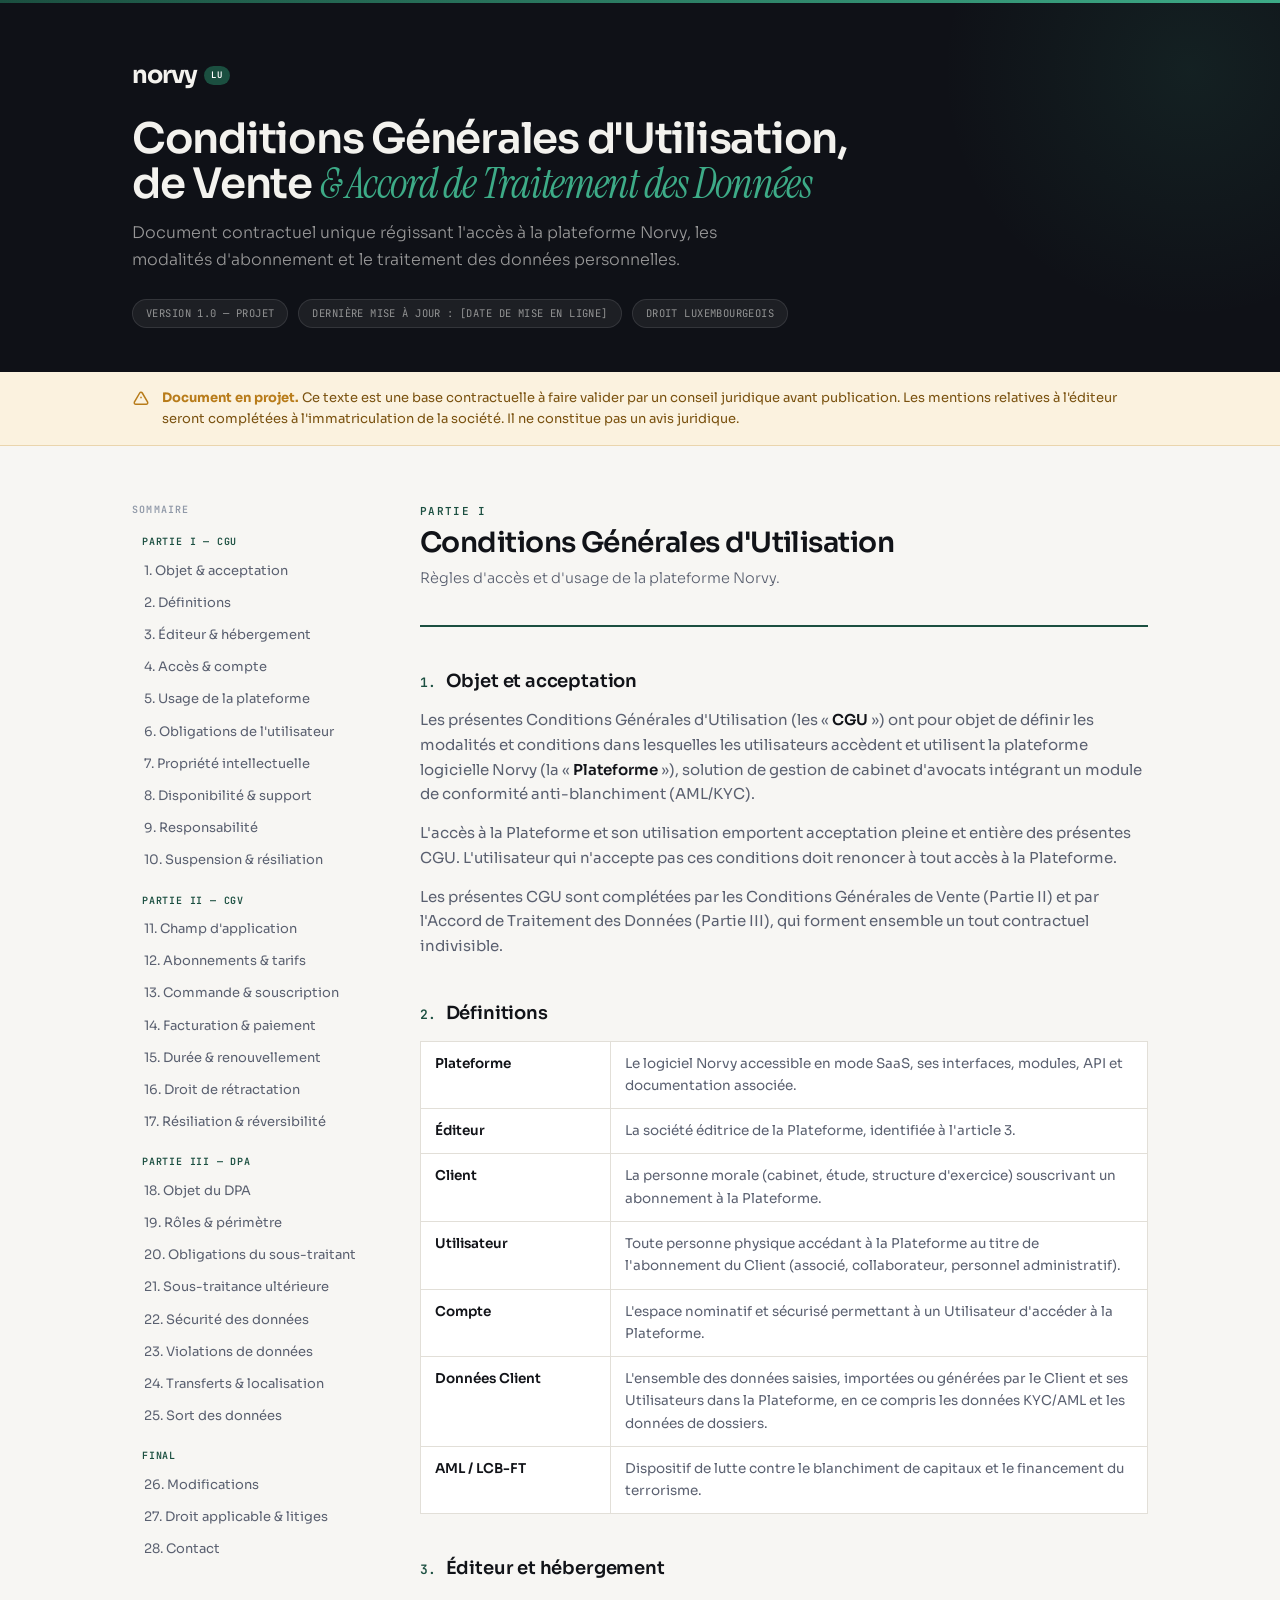
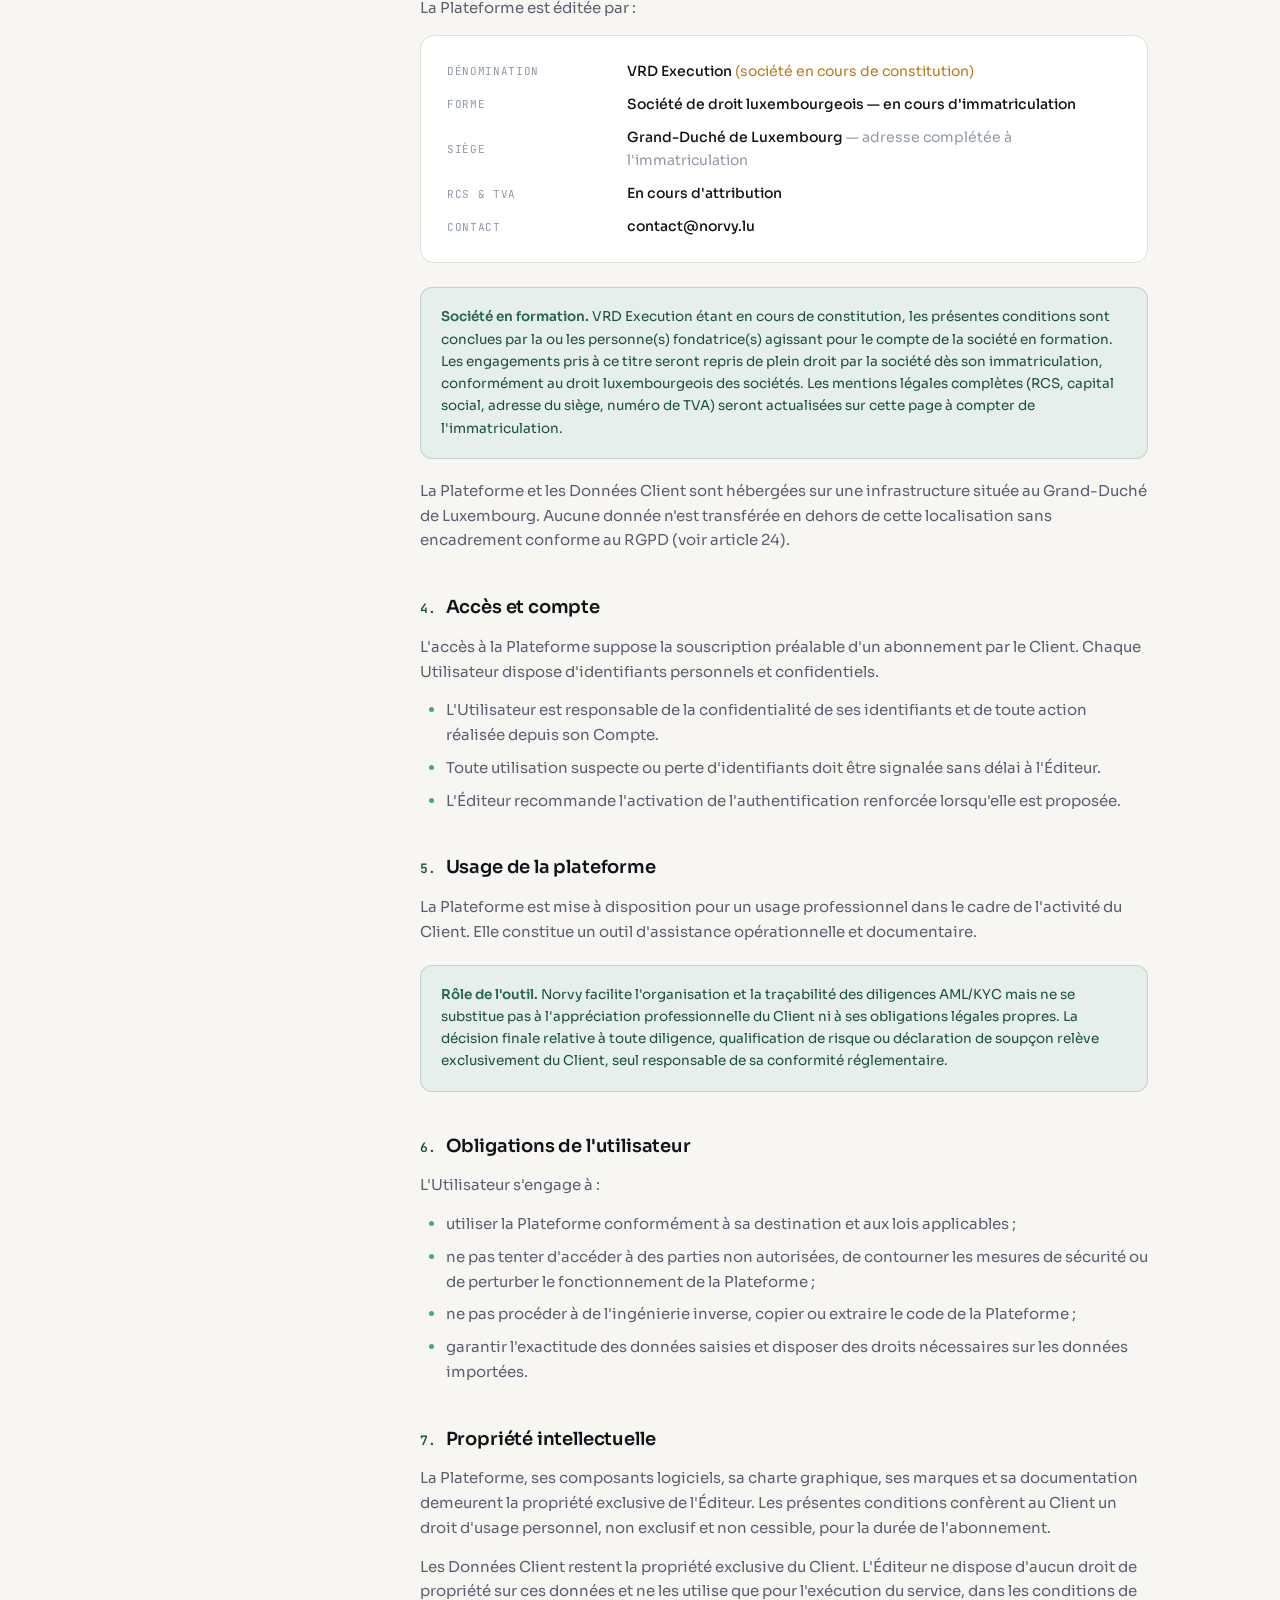
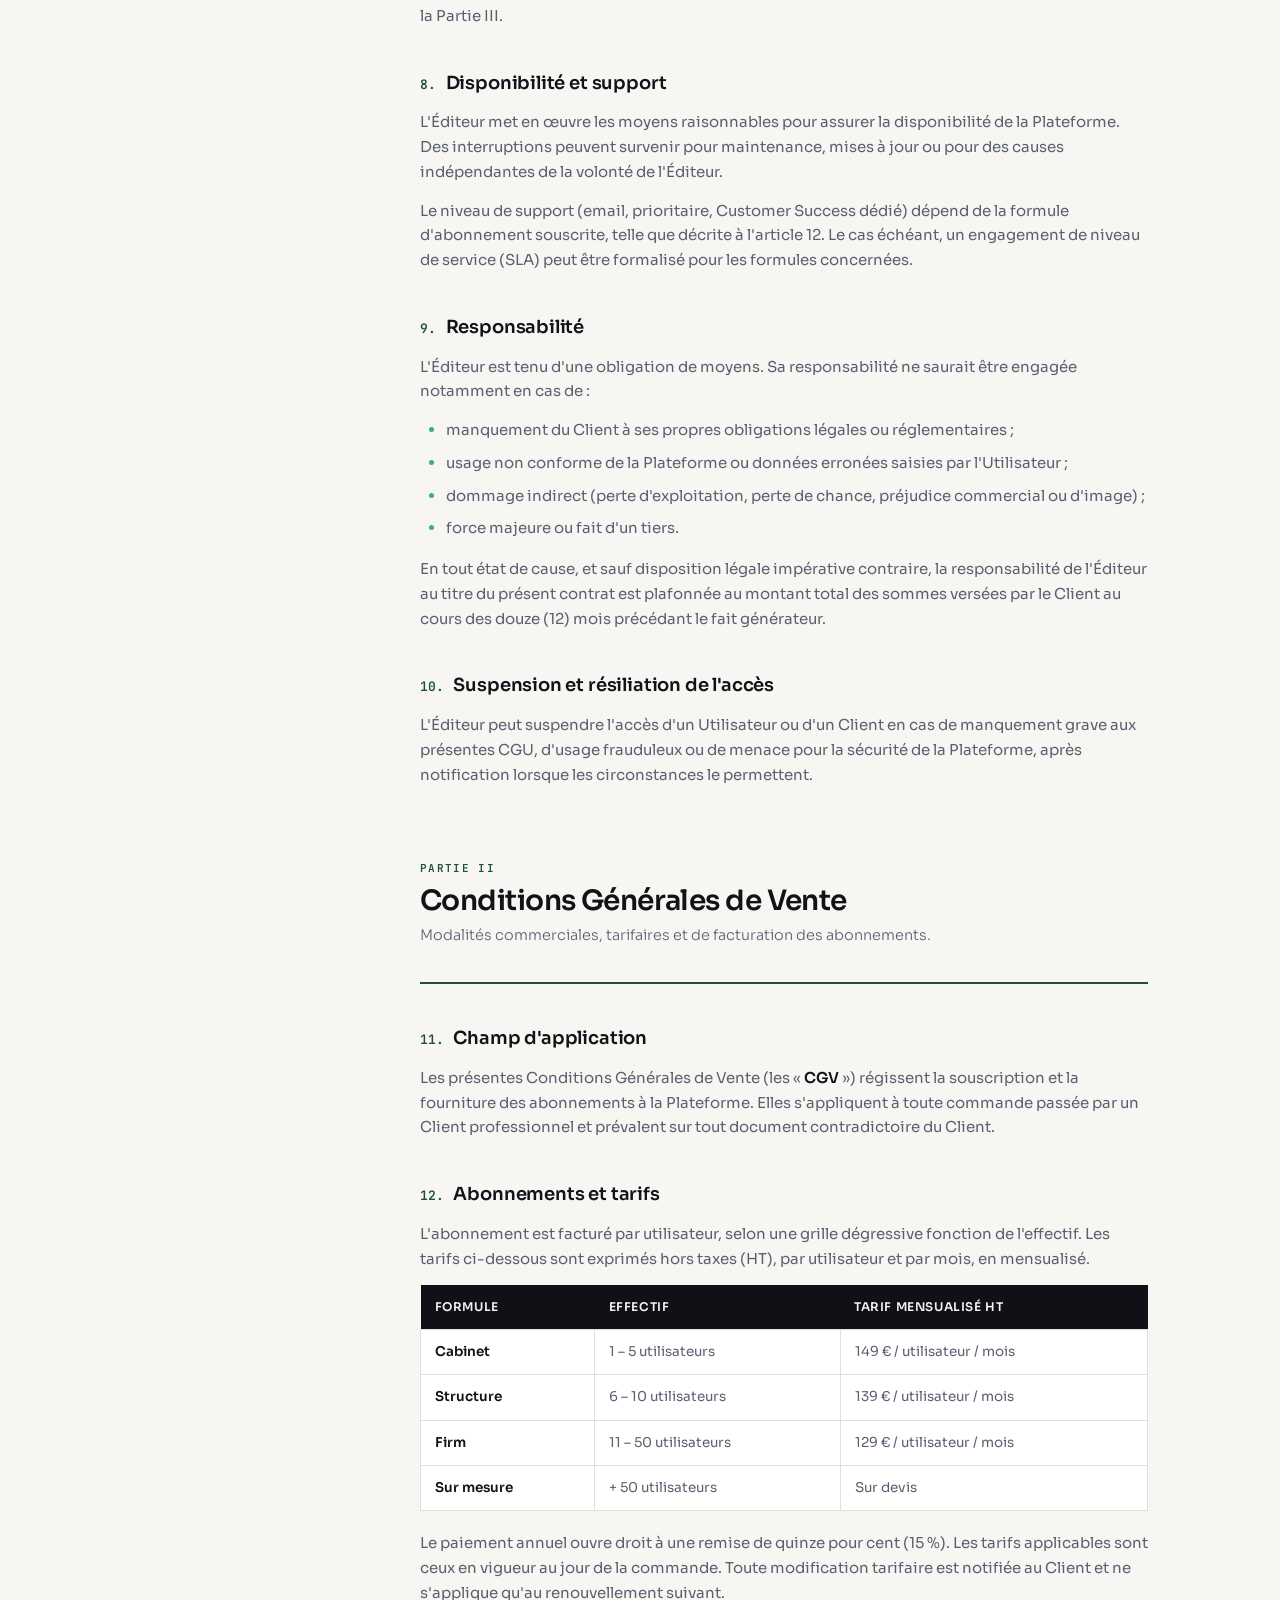
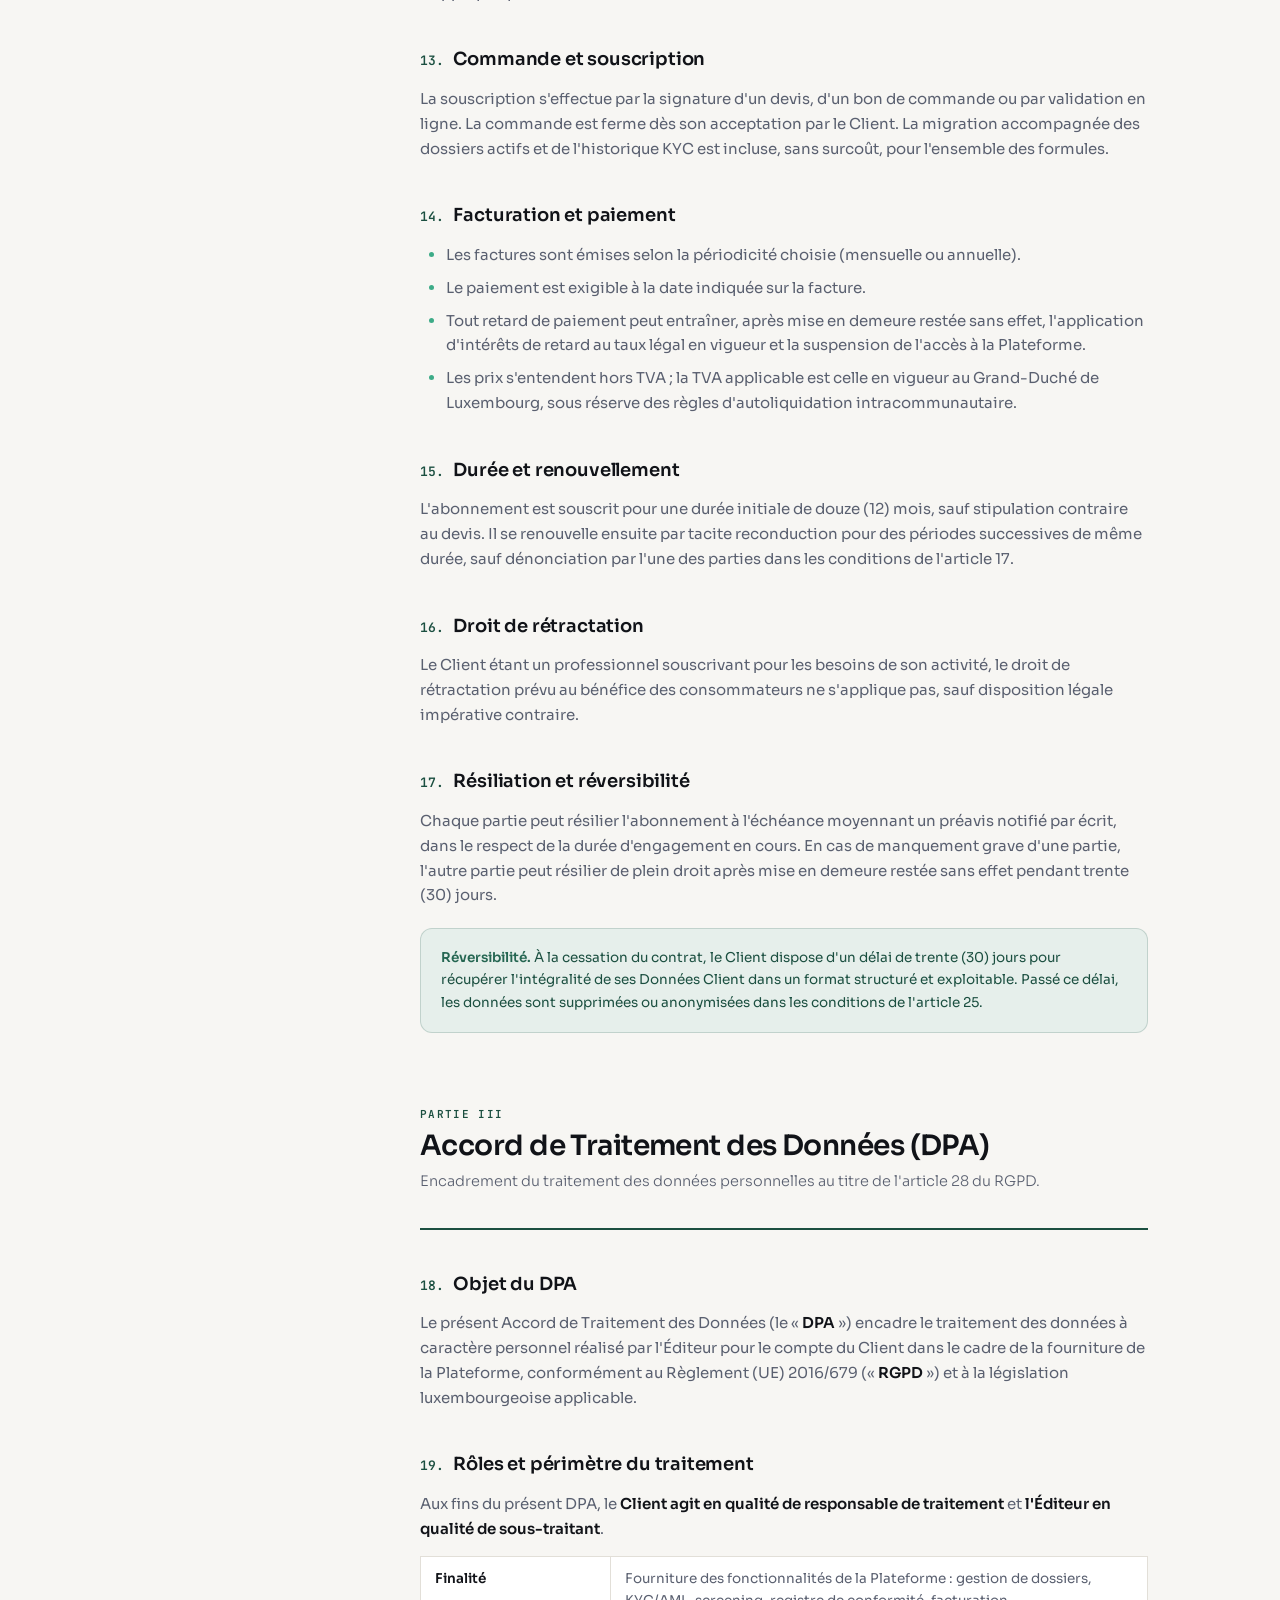
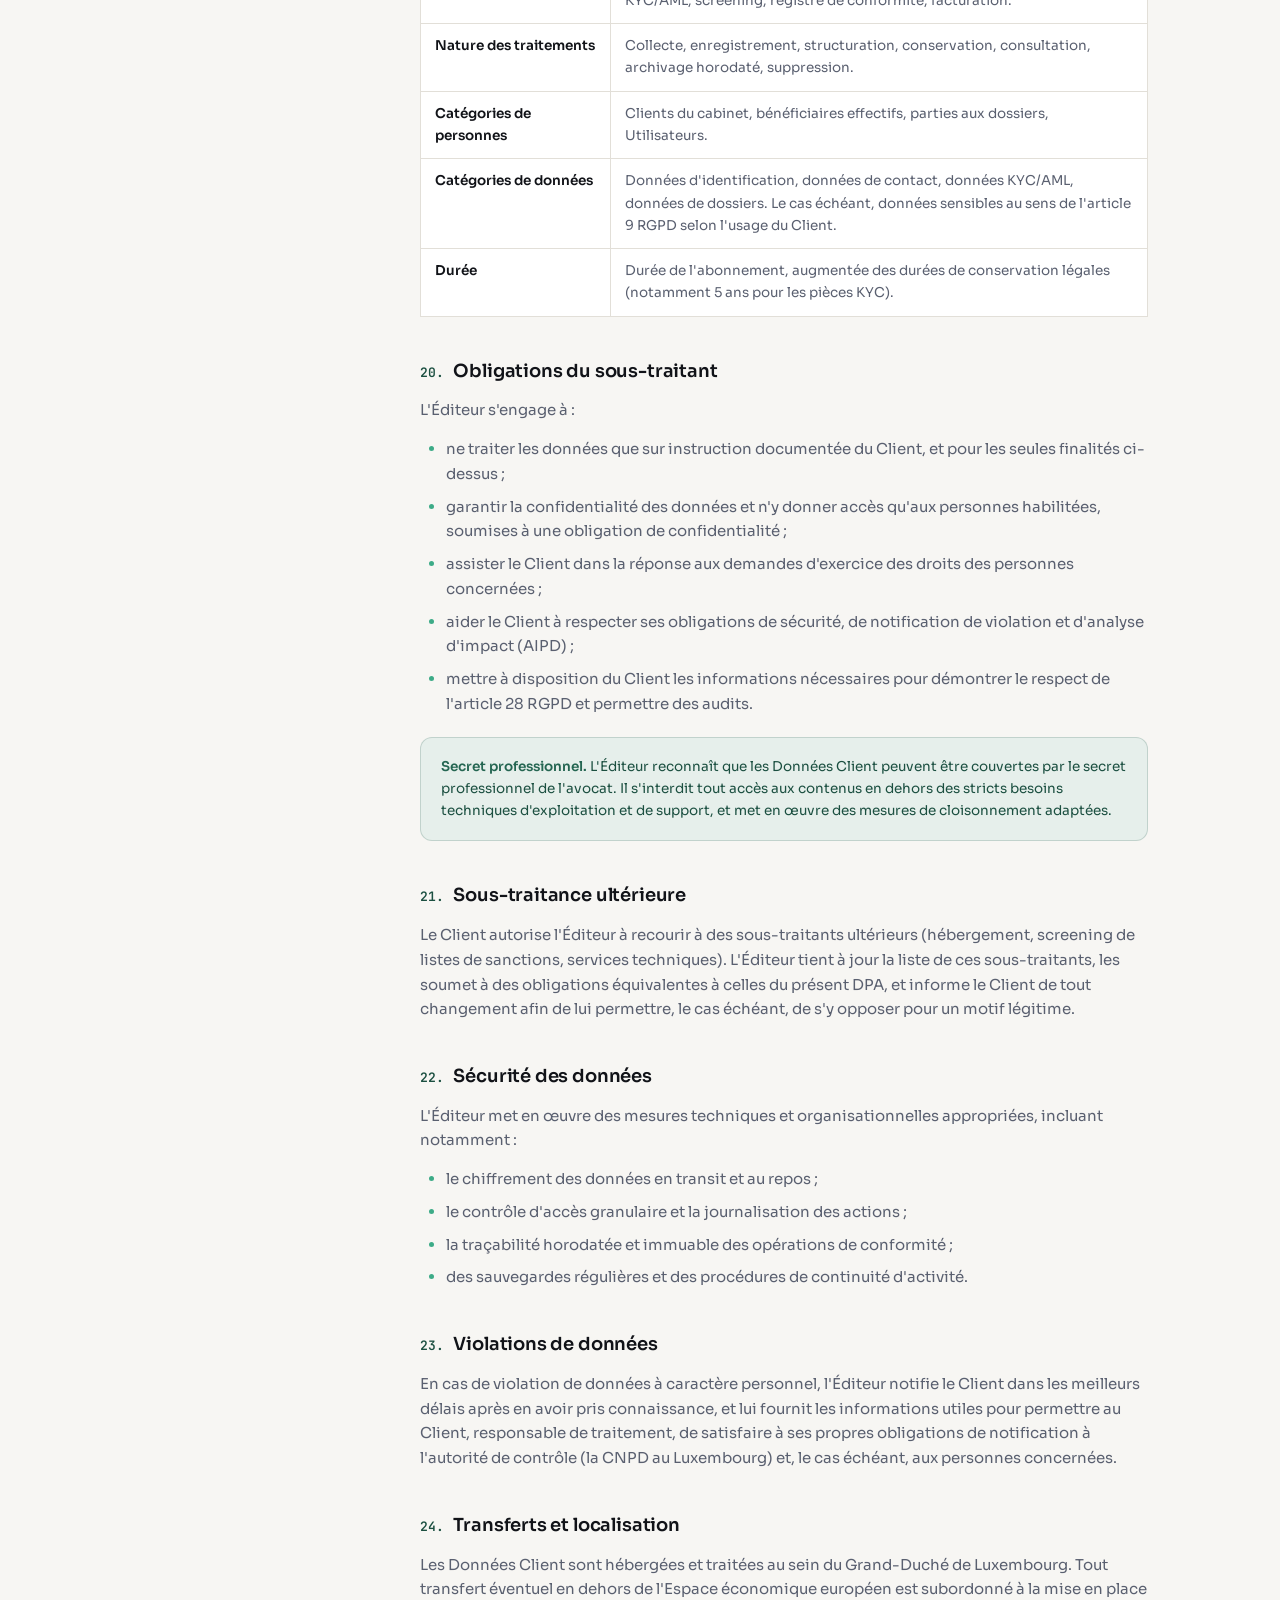
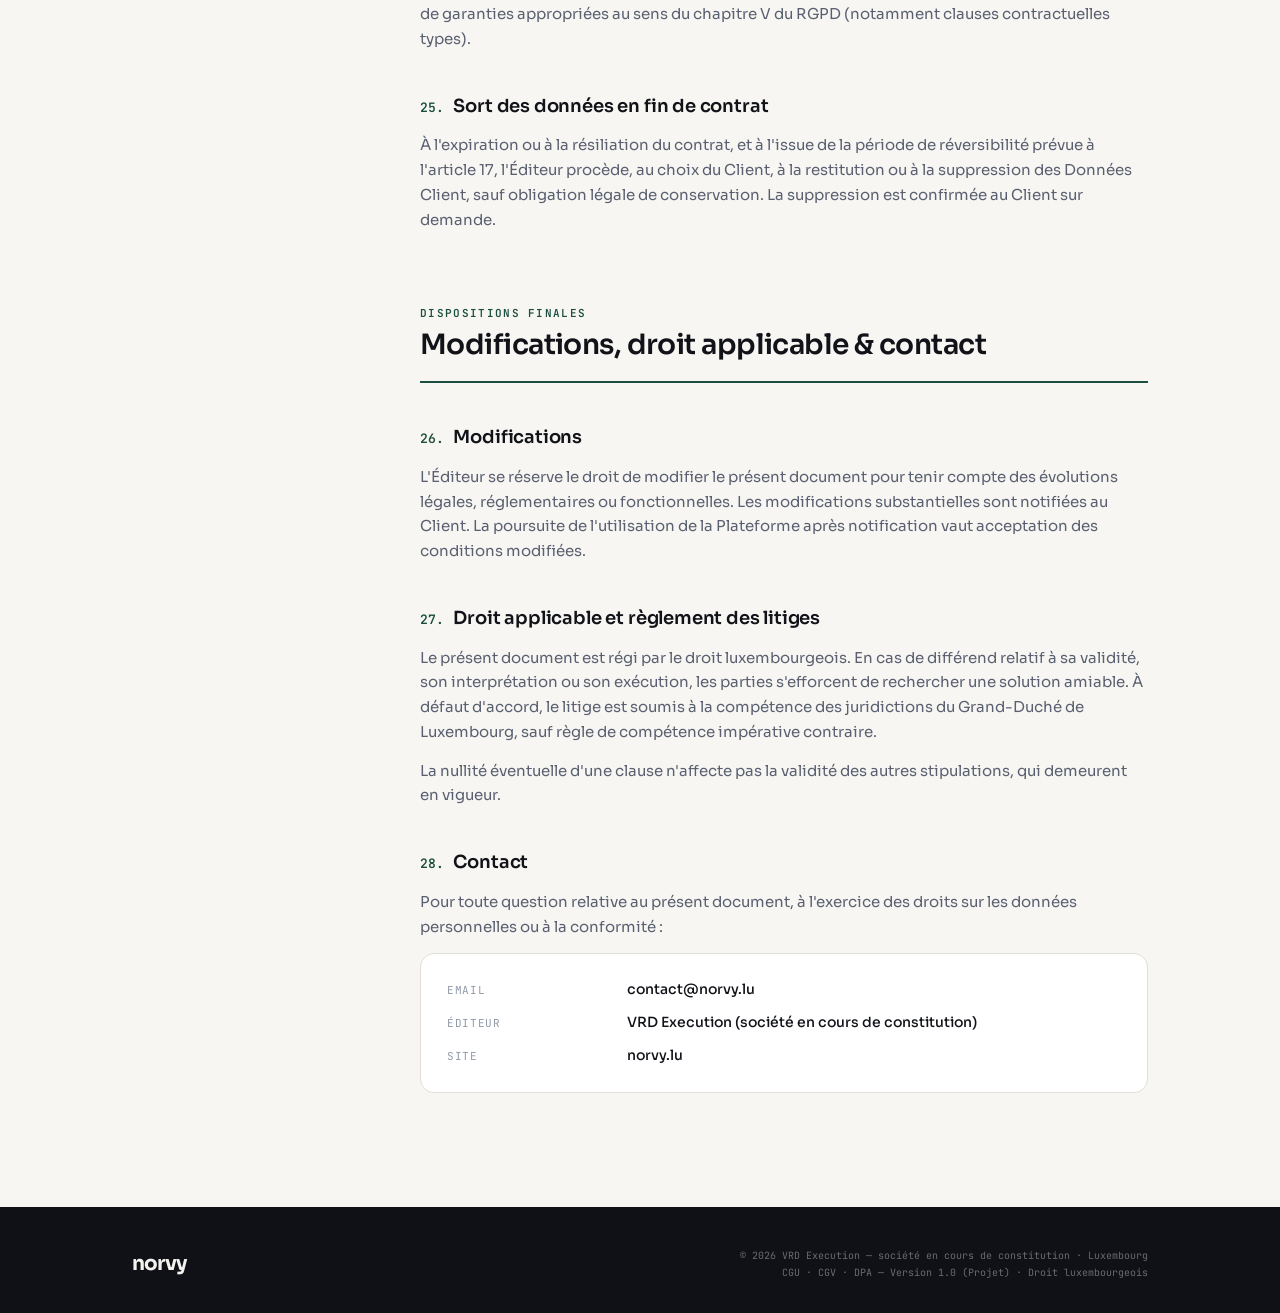
==== cgu.html @ ea376c1f "Create cgu.html" ====
<!DOCTYPE html>
<html lang="fr">
<head>
<meta charset="UTF-8" />
<meta name="viewport" content="width=device-width, initial-scale=1.0" />
<title>Norvy — Conditions Générales d'Utilisation, de Vente & Accord de Traitement (DPA)</title>
<meta name="description" content="Conditions générales d'utilisation (CGU), conditions générales de vente (CGV) et accord de traitement des données (DPA) de la plateforme Norvy." />
<link rel="preconnect" href="https://fonts.googleapis.com">
<link rel="preconnect" href="https://fonts.gstatic.com" crossorigin>
<link href="https://fonts.googleapis.com/css2?family=Sora:wght@300;400;500;600;700&family=Instrument+Serif:ital@0;1&family=JetBrains+Mono:wght@400;500;600&display=swap" rel="stylesheet">
<style>
:root {
  --bg: #F7F6F3;
  --bg-elev: #FFFFFF;
  --bg-elev-2: #EFEDE8;
  --bg-dark: #0F1117;
  --border: #E2DFD8;
  --border-soft: #ECEAE4;
  --text: #111318;
  --text-dim: #5A6070;
  --text-faint: #9099A8;
  --accent: #1B4F40;
  --accent-mid: #256652;
  --accent-light: #E6EFEb;
  --accent-bright: #3DAB87;
  --warn: #B87C1A;
  --warn-soft: #FBF2DF;
}
* { box-sizing: border-box; margin: 0; padding: 0; }
html { scroll-behavior: smooth; }
body {
  background: var(--bg);
  color: var(--text);
  font-family: 'Sora', sans-serif;
  -webkit-font-smoothing: antialiased;
  line-height: 1.65;
  font-size: 15px;
}
.wrap { max-width: 1080px; margin: 0 auto; padding: 0 32px; }

/* Header */
header.doc-head {
  background: var(--bg-dark);
  color: #F3F2EE;
  padding: 56px 0 44px;
  position: relative;
  overflow: hidden;
}
header.doc-head::before {
  content: ''; position: absolute; top: -180px; right: -160px;
  width: 500px; height: 500px;
  background: radial-gradient(circle, rgba(61,171,135,0.10) 0%, transparent 70%);
  pointer-events: none;
}
header.doc-head::after {
  content: ''; position: absolute; top: 0; left: 0; right: 0; height: 3px;
  background: linear-gradient(90deg, var(--accent), var(--accent-bright));
}
.doc-brand { font-size: 24px; font-weight: 700; letter-spacing: -0.04em; color: #F3F2EE; margin-bottom: 20px; display: inline-flex; align-items: center; gap: 7px; }
.doc-brand .pill { background: var(--accent); color: #fff; font-size: 9px; font-weight: 600; letter-spacing: 0.08em; text-transform: uppercase; padding: 2px 7px; border-radius: 100px; font-family: 'JetBrains Mono', monospace; }
.doc-head h1 { font-size: clamp(28px, 4vw, 42px); font-weight: 600; letter-spacing: -0.03em; line-height: 1.08; margin-bottom: 14px; max-width: 760px; position: relative; }
.doc-head h1 em { font-family: 'Instrument Serif', serif; font-style: italic; font-weight: 400; color: var(--accent-bright); }
.doc-head .lead { color: rgba(243,242,238,0.6); font-size: 16px; max-width: 620px; font-weight: 300; position: relative; }
.doc-meta { display: flex; gap: 10px; flex-wrap: wrap; margin-top: 26px; position: relative; }
.doc-meta span { font-family: 'JetBrains Mono', monospace; font-size: 10.5px; letter-spacing: 0.04em; text-transform: uppercase; color: rgba(243,242,238,0.55); background: rgba(255,255,255,0.06); border: 1px solid rgba(255,255,255,0.1); border-radius: 100px; padding: 5px 13px; }

/* Draft notice */
.draft-banner {
  background: var(--warn-soft);
  border-bottom: 1px solid rgba(184,124,26,0.25);
  padding: 16px 0;
}
.draft-banner .wrap { display: flex; align-items: flex-start; gap: 12px; }
.draft-banner svg { width: 18px; height: 18px; color: var(--warn); flex-shrink: 0; margin-top: 2px; }
.draft-banner p { font-size: 13px; color: #7a5210; line-height: 1.55; }
.draft-banner strong { color: var(--warn); }

/* Layout */
.doc-body { display: grid; grid-template-columns: 240px 1fr; gap: 48px; padding: 56px 0 90px; align-items: start; }

/* TOC */
.toc { position: sticky; top: 24px; }
.toc-title { font-family: 'JetBrains Mono', monospace; font-size: 10px; text-transform: uppercase; letter-spacing: 0.12em; color: var(--text-faint); margin-bottom: 16px; font-weight: 600; }
.toc ol { list-style: none; }
.toc > ol > li { margin-bottom: 4px; }
.toc a { color: var(--text-dim); text-decoration: none; font-size: 13px; display: block; padding: 5px 10px; border-radius: 7px; border-left: 2px solid transparent; transition: all 0.15s; line-height: 1.4; }
.toc a:hover { color: var(--text); background: var(--bg-elev); border-left-color: var(--accent-bright); }
.toc .toc-part { font-weight: 600; color: var(--accent); font-family: 'JetBrains Mono', monospace; font-size: 10px; text-transform: uppercase; letter-spacing: 0.08em; margin: 18px 0 6px; padding: 0 10px; }
.toc .toc-part:first-child { margin-top: 0; }

/* Content */
.content { min-width: 0; }
.part-header { margin: 0 0 32px; padding-bottom: 20px; border-bottom: 2px solid var(--accent); }
.part-header:not(:first-child) { margin-top: 72px; }
.part-eyebrow { font-family: 'JetBrains Mono', monospace; font-size: 11px; text-transform: uppercase; letter-spacing: 0.12em; color: var(--accent); font-weight: 600; margin-bottom: 8px; }
.part-header h2 { font-size: 28px; font-weight: 600; letter-spacing: -0.02em; line-height: 1.1; }
.part-header p { color: var(--text-dim); font-size: 14.5px; margin-top: 8px; font-weight: 300; }

.content h3 {
  font-size: 18px; font-weight: 600; letter-spacing: -0.01em;
  margin: 40px 0 12px; scroll-margin-top: 24px;
  display: flex; align-items: baseline; gap: 10px;
}
.content h3 .num { font-family: 'JetBrains Mono', monospace; font-size: 13px; color: var(--accent); font-weight: 600; flex-shrink: 0; }
.content h4 { font-size: 15px; font-weight: 600; margin: 22px 0 8px; color: var(--text); }
.content p { margin-bottom: 14px; color: var(--text-dim); }
.content strong { color: var(--text); font-weight: 600; }
.content ul, .content ol { margin: 0 0 16px 4px; padding-left: 22px; color: var(--text-dim); }
.content li { margin-bottom: 8px; }
.content li::marker { color: var(--accent-bright); }
.content a { color: var(--accent); text-decoration: underline; text-underline-offset: 2px; }

.callout {
  background: var(--accent-light);
  border: 1px solid rgba(27,79,64,0.18);
  border-radius: 12px;
  padding: 18px 20px;
  margin: 20px 0;
}
.callout p { color: var(--accent); font-size: 13.5px; margin: 0; }
.callout strong { color: var(--accent-mid); }

.def-table { width: 100%; border-collapse: collapse; margin: 8px 0 20px; font-size: 13.5px; }
.def-table td { padding: 11px 14px; border: 1px solid var(--border); vertical-align: top; }
.def-table td:first-child { background: var(--bg-elev); font-weight: 600; color: var(--text); width: 190px; }
.def-table td:last-child { background: var(--bg-elev); color: var(--text-dim); }

.price-table { width: 100%; border-collapse: collapse; margin: 8px 0 20px; font-size: 13.5px; }
.price-table th { background: var(--bg-dark); color: #F3F2EE; padding: 12px 14px; text-align: left; font-weight: 600; font-size: 12px; text-transform: uppercase; letter-spacing: 0.05em; }
.price-table td { padding: 11px 14px; border: 1px solid var(--border); background: var(--bg-elev); color: var(--text-dim); }
.price-table td strong { color: var(--text); }

.entity-card {
  background: var(--bg-elev);
  border: 1px solid var(--border);
  border-radius: 14px;
  padding: 24px 26px;
  margin: 8px 0 24px;
}
.entity-card dl { display: grid; grid-template-columns: 160px 1fr; gap: 10px 20px; font-size: 14px; }
.entity-card dt { color: var(--text-faint); font-family: 'JetBrains Mono', monospace; font-size: 11px; text-transform: uppercase; letter-spacing: 0.06em; align-self: center; }
.entity-card dd { color: var(--text); font-weight: 500; }

/* Footer */
footer.doc-foot { background: var(--bg-dark); padding: 40px 0 32px; }
footer.doc-foot .wrap { display: flex; justify-content: space-between; align-items: center; flex-wrap: wrap; gap: 16px; }
.foot-brand { font-size: 20px; font-weight: 700; letter-spacing: -0.04em; color: #F3F2EE; }
.foot-legal { font-family: 'JetBrains Mono', monospace; font-size: 10px; color: rgba(243,242,238,0.4); text-align: right; line-height: 1.7; }

/* Back to top */
.back-top {
  position: fixed; bottom: 24px; right: 24px;
  width: 44px; height: 44px; border-radius: 12px;
  background: var(--accent); color: #fff;
  display: flex; align-items: center; justify-content: center;
  cursor: pointer; border: none; opacity: 0; pointer-events: none;
  transition: all 0.25s; box-shadow: 0 6px 20px -6px rgba(27,79,64,0.5); z-index: 50;
}
.back-top.visible { opacity: 1; pointer-events: auto; }
.back-top:hover { background: var(--accent-mid); transform: translateY(-2px); }
.back-top svg { width: 20px; height: 20px; }

@media (max-width: 880px) {
  .doc-body { grid-template-columns: 1fr; gap: 0; }
  .toc { position: static; margin-bottom: 40px; padding-bottom: 32px; border-bottom: 1px solid var(--border); }
  .toc ol { columns: 2; column-gap: 20px; }
  .wrap { padding: 0 20px; }
  .entity-card dl { grid-template-columns: 1fr; gap: 4px 0; }
  .entity-card dt { margin-top: 10px; }
  .def-table td:first-child { width: auto; }
}
@media (max-width: 560px) {
  .toc ol { columns: 1; }
  .content h3 { flex-direction: column; gap: 2px; }
}
</style>
</head>
<body>

<header class="doc-head">
  <div class="wrap">
    <div class="doc-brand">norvy <span class="pill">LU</span></div>
    <h1>Conditions Générales d'Utilisation, de Vente <em>&amp; Accord de Traitement des Données</em></h1>
    <p class="lead">Document contractuel unique régissant l'accès à la plateforme Norvy, les modalités d'abonnement et le traitement des données personnelles.</p>
    <div class="doc-meta">
      <span>Version 1.0 — Projet</span>
      <span>Dernière mise à jour : [date de mise en ligne]</span>
      <span>Droit luxembourgeois</span>
    </div>
  </div>
</header>

<div class="draft-banner">
  <div class="wrap">
    <svg viewBox="0 0 24 24" fill="none" stroke="currentColor" stroke-width="2"><path d="M12 9v2m0 4h.01M5 19h14a2 2 0 0 0 1.84-2.75L13.74 4a2 2 0 0 0-3.48 0L3.16 16.25A2 2 0 0 0 5 19z"/></svg>
    <p><strong>Document en projet.</strong> Ce texte est une base contractuelle à faire valider par un conseil juridique avant publication. Les mentions relatives à l'éditeur seront complétées à l'immatriculation de la société. Il ne constitue pas un avis juridique.</p>
  </div>
</div>

<div class="wrap">
  <div class="doc-body">

    <!-- TABLE DES MATIÈRES -->
    <nav class="toc">
      <div class="toc-title">Sommaire</div>
      <ol>
        <div class="toc-part">Partie I — CGU</div>
        <li><a href="#cgu-1">1. Objet &amp; acceptation</a></li>
        <li><a href="#cgu-2">2. Définitions</a></li>
        <li><a href="#cgu-3">3. Éditeur &amp; hébergement</a></li>
        <li><a href="#cgu-4">4. Accès &amp; compte</a></li>
        <li><a href="#cgu-5">5. Usage de la plateforme</a></li>
        <li><a href="#cgu-6">6. Obligations de l'utilisateur</a></li>
        <li><a href="#cgu-7">7. Propriété intellectuelle</a></li>
        <li><a href="#cgu-8">8. Disponibilité &amp; support</a></li>
        <li><a href="#cgu-9">9. Responsabilité</a></li>
        <li><a href="#cgu-10">10. Suspension &amp; résiliation</a></li>

        <div class="toc-part">Partie II — CGV</div>
        <li><a href="#cgv-1">11. Champ d'application</a></li>
        <li><a href="#cgv-2">12. Abonnements &amp; tarifs</a></li>
        <li><a href="#cgv-3">13. Commande &amp; souscription</a></li>
        <li><a href="#cgv-4">14. Facturation &amp; paiement</a></li>
        <li><a href="#cgv-5">15. Durée &amp; renouvellement</a></li>
        <li><a href="#cgv-6">16. Droit de rétractation</a></li>
        <li><a href="#cgv-7">17. Résiliation &amp; réversibilité</a></li>

        <div class="toc-part">Partie III — DPA</div>
        <li><a href="#dpa-1">18. Objet du DPA</a></li>
        <li><a href="#dpa-2">19. Rôles &amp; périmètre</a></li>
        <li><a href="#dpa-3">20. Obligations du sous-traitant</a></li>
        <li><a href="#dpa-4">21. Sous-traitance ultérieure</a></li>
        <li><a href="#dpa-5">22. Sécurité des données</a></li>
        <li><a href="#dpa-6">23. Violations de données</a></li>
        <li><a href="#dpa-7">24. Transferts &amp; localisation</a></li>
        <li><a href="#dpa-8">25. Sort des données</a></li>

        <div class="toc-part">Final</div>
        <li><a href="#final-1">26. Modifications</a></li>
        <li><a href="#final-2">27. Droit applicable &amp; litiges</a></li>
        <li><a href="#final-3">28. Contact</a></li>
      </ol>
    </nav>

    <!-- CONTENU -->
    <main class="content">

      <!-- ============ PARTIE I : CGU ============ -->
      <div class="part-header" id="cgu">
        <div class="part-eyebrow">Partie I</div>
        <h2>Conditions Générales d'Utilisation</h2>
        <p>Règles d'accès et d'usage de la plateforme Norvy.</p>
      </div>

      <h3 id="cgu-1"><span class="num">1.</span> Objet et acceptation</h3>
      <p>Les présentes Conditions Générales d'Utilisation (les « <strong>CGU</strong> ») ont pour objet de définir les modalités et conditions dans lesquelles les utilisateurs accèdent et utilisent la plateforme logicielle Norvy (la « <strong>Plateforme</strong> »), solution de gestion de cabinet d'avocats intégrant un module de conformité anti-blanchiment (AML/KYC).</p>
      <p>L'accès à la Plateforme et son utilisation emportent acceptation pleine et entière des présentes CGU. L'utilisateur qui n'accepte pas ces conditions doit renoncer à tout accès à la Plateforme.</p>
      <p>Les présentes CGU sont complétées par les Conditions Générales de Vente (Partie II) et par l'Accord de Traitement des Données (Partie III), qui forment ensemble un tout contractuel indivisible.</p>

      <h3 id="cgu-2"><span class="num">2.</span> Définitions</h3>
      <table class="def-table">
        <tr><td>Plateforme</td><td>Le logiciel Norvy accessible en mode SaaS, ses interfaces, modules, API et documentation associée.</td></tr>
        <tr><td>Éditeur</td><td>La société éditrice de la Plateforme, identifiée à l'article 3.</td></tr>
        <tr><td>Client</td><td>La personne morale (cabinet, étude, structure d'exercice) souscrivant un abonnement à la Plateforme.</td></tr>
        <tr><td>Utilisateur</td><td>Toute personne physique accédant à la Plateforme au titre de l'abonnement du Client (associé, collaborateur, personnel administratif).</td></tr>
        <tr><td>Compte</td><td>L'espace nominatif et sécurisé permettant à un Utilisateur d'accéder à la Plateforme.</td></tr>
        <tr><td>Données Client</td><td>L'ensemble des données saisies, importées ou générées par le Client et ses Utilisateurs dans la Plateforme, en ce compris les données KYC/AML et les données de dossiers.</td></tr>
        <tr><td>AML / LCB-FT</td><td>Dispositif de lutte contre le blanchiment de capitaux et le financement du terrorisme.</td></tr>
      </table>

      <h3 id="cgu-3"><span class="num">3.</span> Éditeur et hébergement</h3>
      <p>La Plateforme est éditée par :</p>
      <div class="entity-card">
        <dl>
          <dt>Dénomination</dt><dd>VRD Execution <span style="color:var(--warn);font-weight:400;">(société en cours de constitution)</span></dd>
          <dt>Forme</dt><dd>Société de droit luxembourgeois — en cours d'immatriculation</dd>
          <dt>Siège</dt><dd>Grand-Duché de Luxembourg <span style="color:var(--text-faint);font-weight:400;">— adresse complétée à l'immatriculation</span></dd>
          <dt>RCS &amp; TVA</dt><dd>En cours d'attribution</dd>
          <dt>Contact</dt><dd>contact@norvy.lu</dd>
        </dl>
      </div>
      <div class="callout">
        <p><strong>Société en formation.</strong> VRD Execution étant en cours de constitution, les présentes conditions sont conclues par la ou les personne(s) fondatrice(s) agissant pour le compte de la société en formation. Les engagements pris à ce titre seront repris de plein droit par la société dès son immatriculation, conformément au droit luxembourgeois des sociétés. Les mentions légales complètes (RCS, capital social, adresse du siège, numéro de TVA) seront actualisées sur cette page à compter de l'immatriculation.</p>
      </div>
      <p>La Plateforme et les Données Client sont hébergées sur une infrastructure située au Grand-Duché de Luxembourg. Aucune donnée n'est transférée en dehors de cette localisation sans encadrement conforme au RGPD (voir article 24).</p>

      <h3 id="cgu-4"><span class="num">4.</span> Accès et compte</h3>
      <p>L'accès à la Plateforme suppose la souscription préalable d'un abonnement par le Client. Chaque Utilisateur dispose d'identifiants personnels et confidentiels.</p>
      <ul>
        <li>L'Utilisateur est responsable de la confidentialité de ses identifiants et de toute action réalisée depuis son Compte.</li>
        <li>Toute utilisation suspecte ou perte d'identifiants doit être signalée sans délai à l'Éditeur.</li>
        <li>L'Éditeur recommande l'activation de l'authentification renforcée lorsqu'elle est proposée.</li>
      </ul>

      <h3 id="cgu-5"><span class="num">5.</span> Usage de la plateforme</h3>
      <p>La Plateforme est mise à disposition pour un usage professionnel dans le cadre de l'activité du Client. Elle constitue un outil d'assistance opérationnelle et documentaire.</p>
      <div class="callout">
        <p><strong>Rôle de l'outil.</strong> Norvy facilite l'organisation et la traçabilité des diligences AML/KYC mais ne se substitue pas à l'appréciation professionnelle du Client ni à ses obligations légales propres. La décision finale relative à toute diligence, qualification de risque ou déclaration de soupçon relève exclusivement du Client, seul responsable de sa conformité réglementaire.</p>
      </div>

      <h3 id="cgu-6"><span class="num">6.</span> Obligations de l'utilisateur</h3>
      <p>L'Utilisateur s'engage à :</p>
      <ul>
        <li>utiliser la Plateforme conformément à sa destination et aux lois applicables ;</li>
        <li>ne pas tenter d'accéder à des parties non autorisées, de contourner les mesures de sécurité ou de perturber le fonctionnement de la Plateforme ;</li>
        <li>ne pas procéder à de l'ingénierie inverse, copier ou extraire le code de la Plateforme ;</li>
        <li>garantir l'exactitude des données saisies et disposer des droits nécessaires sur les données importées.</li>
      </ul>

      <h3 id="cgu-7"><span class="num">7.</span> Propriété intellectuelle</h3>
      <p>La Plateforme, ses composants logiciels, sa charte graphique, ses marques et sa documentation demeurent la propriété exclusive de l'Éditeur. Les présentes conditions confèrent au Client un droit d'usage personnel, non exclusif et non cessible, pour la durée de l'abonnement.</p>
      <p>Les Données Client restent la propriété exclusive du Client. L'Éditeur ne dispose d'aucun droit de propriété sur ces données et ne les utilise que pour l'exécution du service, dans les conditions de la Partie III.</p>

      <h3 id="cgu-8"><span class="num">8.</span> Disponibilité et support</h3>
      <p>L'Éditeur met en œuvre les moyens raisonnables pour assurer la disponibilité de la Plateforme. Des interruptions peuvent survenir pour maintenance, mises à jour ou pour des causes indépendantes de la volonté de l'Éditeur.</p>
      <p>Le niveau de support (email, prioritaire, Customer Success dédié) dépend de la formule d'abonnement souscrite, telle que décrite à l'article 12. Le cas échéant, un engagement de niveau de service (SLA) peut être formalisé pour les formules concernées.</p>

      <h3 id="cgu-9"><span class="num">9.</span> Responsabilité</h3>
      <p>L'Éditeur est tenu d'une obligation de moyens. Sa responsabilité ne saurait être engagée notamment en cas de :</p>
      <ul>
        <li>manquement du Client à ses propres obligations légales ou réglementaires ;</li>
        <li>usage non conforme de la Plateforme ou données erronées saisies par l'Utilisateur ;</li>
        <li>dommage indirect (perte d'exploitation, perte de chance, préjudice commercial ou d'image) ;</li>
        <li>force majeure ou fait d'un tiers.</li>
      </ul>
      <p>En tout état de cause, et sauf disposition légale impérative contraire, la responsabilité de l'Éditeur au titre du présent contrat est plafonnée au montant total des sommes versées par le Client au cours des douze (12) mois précédant le fait générateur.</p>

      <h3 id="cgu-10"><span class="num">10.</span> Suspension et résiliation de l'accès</h3>
      <p>L'Éditeur peut suspendre l'accès d'un Utilisateur ou d'un Client en cas de manquement grave aux présentes CGU, d'usage frauduleux ou de menace pour la sécurité de la Plateforme, après notification lorsque les circonstances le permettent.</p>

      <!-- ============ PARTIE II : CGV ============ -->
      <div class="part-header" id="cgv">
        <div class="part-eyebrow">Partie II</div>
        <h2>Conditions Générales de Vente</h2>
        <p>Modalités commerciales, tarifaires et de facturation des abonnements.</p>
      </div>

      <h3 id="cgv-1"><span class="num">11.</span> Champ d'application</h3>
      <p>Les présentes Conditions Générales de Vente (les « <strong>CGV</strong> ») régissent la souscription et la fourniture des abonnements à la Plateforme. Elles s'appliquent à toute commande passée par un Client professionnel et prévalent sur tout document contradictoire du Client.</p>

      <h3 id="cgv-2"><span class="num">12.</span> Abonnements et tarifs</h3>
      <p>L'abonnement est facturé par utilisateur, selon une grille dégressive fonction de l'effectif. Les tarifs ci-dessous sont exprimés hors taxes (HT), par utilisateur et par mois, en mensualisé.</p>
      <table class="price-table">
        <thead><tr><th>Formule</th><th>Effectif</th><th>Tarif mensualisé HT</th></tr></thead>
        <tbody>
          <tr><td><strong>Cabinet</strong></td><td>1 – 5 utilisateurs</td><td>149 € / utilisateur / mois</td></tr>
          <tr><td><strong>Structure</strong></td><td>6 – 10 utilisateurs</td><td>139 € / utilisateur / mois</td></tr>
          <tr><td><strong>Firm</strong></td><td>11 – 50 utilisateurs</td><td>129 € / utilisateur / mois</td></tr>
          <tr><td><strong>Sur mesure</strong></td><td>+ 50 utilisateurs</td><td>Sur devis</td></tr>
        </tbody>
      </table>
      <p>Le paiement annuel ouvre droit à une remise de quinze pour cent (15 %). Les tarifs applicables sont ceux en vigueur au jour de la commande. Toute modification tarifaire est notifiée au Client et ne s'applique qu'au renouvellement suivant.</p>

      <h3 id="cgv-3"><span class="num">13.</span> Commande et souscription</h3>
      <p>La souscription s'effectue par la signature d'un devis, d'un bon de commande ou par validation en ligne. La commande est ferme dès son acceptation par le Client. La migration accompagnée des dossiers actifs et de l'historique KYC est incluse, sans surcoût, pour l'ensemble des formules.</p>

      <h3 id="cgv-4"><span class="num">14.</span> Facturation et paiement</h3>
      <ul>
        <li>Les factures sont émises selon la périodicité choisie (mensuelle ou annuelle).</li>
        <li>Le paiement est exigible à la date indiquée sur la facture.</li>
        <li>Tout retard de paiement peut entraîner, après mise en demeure restée sans effet, l'application d'intérêts de retard au taux légal en vigueur et la suspension de l'accès à la Plateforme.</li>
        <li>Les prix s'entendent hors TVA ; la TVA applicable est celle en vigueur au Grand-Duché de Luxembourg, sous réserve des règles d'autoliquidation intracommunautaire.</li>
      </ul>

      <h3 id="cgv-5"><span class="num">15.</span> Durée et renouvellement</h3>
      <p>L'abonnement est souscrit pour une durée initiale de douze (12) mois, sauf stipulation contraire au devis. Il se renouvelle ensuite par tacite reconduction pour des périodes successives de même durée, sauf dénonciation par l'une des parties dans les conditions de l'article 17.</p>

      <h3 id="cgv-6"><span class="num">16.</span> Droit de rétractation</h3>
      <p>Le Client étant un professionnel souscrivant pour les besoins de son activité, le droit de rétractation prévu au bénéfice des consommateurs ne s'applique pas, sauf disposition légale impérative contraire.</p>

      <h3 id="cgv-7"><span class="num">17.</span> Résiliation et réversibilité</h3>
      <p>Chaque partie peut résilier l'abonnement à l'échéance moyennant un préavis notifié par écrit, dans le respect de la durée d'engagement en cours. En cas de manquement grave d'une partie, l'autre partie peut résilier de plein droit après mise en demeure restée sans effet pendant trente (30) jours.</p>
      <div class="callout">
        <p><strong>Réversibilité.</strong> À la cessation du contrat, le Client dispose d'un délai de trente (30) jours pour récupérer l'intégralité de ses Données Client dans un format structuré et exploitable. Passé ce délai, les données sont supprimées ou anonymisées dans les conditions de l'article 25.</p>
      </div>

      <!-- ============ PARTIE III : DPA ============ -->
      <div class="part-header" id="dpa">
        <div class="part-eyebrow">Partie III</div>
        <h2>Accord de Traitement des Données (DPA)</h2>
        <p>Encadrement du traitement des données personnelles au titre de l'article 28 du RGPD.</p>
      </div>

      <h3 id="dpa-1"><span class="num">18.</span> Objet du DPA</h3>
      <p>Le présent Accord de Traitement des Données (le « <strong>DPA</strong> ») encadre le traitement des données à caractère personnel réalisé par l'Éditeur pour le compte du Client dans le cadre de la fourniture de la Plateforme, conformément au Règlement (UE) 2016/679 (« <strong>RGPD</strong> ») et à la législation luxembourgeoise applicable.</p>

      <h3 id="dpa-2"><span class="num">19.</span> Rôles et périmètre du traitement</h3>
      <p>Aux fins du présent DPA, le <strong>Client agit en qualité de responsable de traitement</strong> et <strong>l'Éditeur en qualité de sous-traitant</strong>.</p>
      <table class="def-table">
        <tr><td>Finalité</td><td>Fourniture des fonctionnalités de la Plateforme : gestion de dossiers, KYC/AML, screening, registre de conformité, facturation.</td></tr>
        <tr><td>Nature des traitements</td><td>Collecte, enregistrement, structuration, conservation, consultation, archivage horodaté, suppression.</td></tr>
        <tr><td>Catégories de personnes</td><td>Clients du cabinet, bénéficiaires effectifs, parties aux dossiers, Utilisateurs.</td></tr>
        <tr><td>Catégories de données</td><td>Données d'identification, données de contact, données KYC/AML, données de dossiers. Le cas échéant, données sensibles au sens de l'article 9 RGPD selon l'usage du Client.</td></tr>
        <tr><td>Durée</td><td>Durée de l'abonnement, augmentée des durées de conservation légales (notamment 5 ans pour les pièces KYC).</td></tr>
      </table>

      <h3 id="dpa-3"><span class="num">20.</span> Obligations du sous-traitant</h3>
      <p>L'Éditeur s'engage à :</p>
      <ul>
        <li>ne traiter les données que sur instruction documentée du Client, et pour les seules finalités ci-dessus ;</li>
        <li>garantir la confidentialité des données et n'y donner accès qu'aux personnes habilitées, soumises à une obligation de confidentialité ;</li>
        <li>assister le Client dans la réponse aux demandes d'exercice des droits des personnes concernées ;</li>
        <li>aider le Client à respecter ses obligations de sécurité, de notification de violation et d'analyse d'impact (AIPD) ;</li>
        <li>mettre à disposition du Client les informations nécessaires pour démontrer le respect de l'article 28 RGPD et permettre des audits.</li>
      </ul>
      <div class="callout">
        <p><strong>Secret professionnel.</strong> L'Éditeur reconnaît que les Données Client peuvent être couvertes par le secret professionnel de l'avocat. Il s'interdit tout accès aux contenus en dehors des stricts besoins techniques d'exploitation et de support, et met en œuvre des mesures de cloisonnement adaptées.</p>
      </div>

      <h3 id="dpa-4"><span class="num">21.</span> Sous-traitance ultérieure</h3>
      <p>Le Client autorise l'Éditeur à recourir à des sous-traitants ultérieurs (hébergement, screening de listes de sanctions, services techniques). L'Éditeur tient à jour la liste de ces sous-traitants, les soumet à des obligations équivalentes à celles du présent DPA, et informe le Client de tout changement afin de lui permettre, le cas échéant, de s'y opposer pour un motif légitime.</p>

      <h3 id="dpa-5"><span class="num">22.</span> Sécurité des données</h3>
      <p>L'Éditeur met en œuvre des mesures techniques et organisationnelles appropriées, incluant notamment :</p>
      <ul>
        <li>le chiffrement des données en transit et au repos ;</li>
        <li>le contrôle d'accès granulaire et la journalisation des actions ;</li>
        <li>la traçabilité horodatée et immuable des opérations de conformité ;</li>
        <li>des sauvegardes régulières et des procédures de continuité d'activité.</li>
      </ul>

      <h3 id="dpa-6"><span class="num">23.</span> Violations de données</h3>
      <p>En cas de violation de données à caractère personnel, l'Éditeur notifie le Client dans les meilleurs délais après en avoir pris connaissance, et lui fournit les informations utiles pour permettre au Client, responsable de traitement, de satisfaire à ses propres obligations de notification à l'autorité de contrôle (la CNPD au Luxembourg) et, le cas échéant, aux personnes concernées.</p>

      <h3 id="dpa-7"><span class="num">24.</span> Transferts et localisation</h3>
      <p>Les Données Client sont hébergées et traitées au sein du Grand-Duché de Luxembourg. Tout transfert éventuel en dehors de l'Espace économique européen est subordonné à la mise en place de garanties appropriées au sens du chapitre V du RGPD (notamment clauses contractuelles types).</p>

      <h3 id="dpa-8"><span class="num">25.</span> Sort des données en fin de contrat</h3>
      <p>À l'expiration ou à la résiliation du contrat, et à l'issue de la période de réversibilité prévue à l'article 17, l'Éditeur procède, au choix du Client, à la restitution ou à la suppression des Données Client, sauf obligation légale de conservation. La suppression est confirmée au Client sur demande.</p>

      <!-- ============ DISPOSITIONS FINALES ============ -->
      <div class="part-header" id="final">
        <div class="part-eyebrow">Dispositions finales</div>
        <h2>Modifications, droit applicable &amp; contact</h2>
      </div>

      <h3 id="final-1"><span class="num">26.</span> Modifications</h3>
      <p>L'Éditeur se réserve le droit de modifier le présent document pour tenir compte des évolutions légales, réglementaires ou fonctionnelles. Les modifications substantielles sont notifiées au Client. La poursuite de l'utilisation de la Plateforme après notification vaut acceptation des conditions modifiées.</p>

      <h3 id="final-2"><span class="num">27.</span> Droit applicable et règlement des litiges</h3>
      <p>Le présent document est régi par le droit luxembourgeois. En cas de différend relatif à sa validité, son interprétation ou son exécution, les parties s'efforcent de rechercher une solution amiable. À défaut d'accord, le litige est soumis à la compétence des juridictions du Grand-Duché de Luxembourg, sauf règle de compétence impérative contraire.</p>
      <p>La nullité éventuelle d'une clause n'affecte pas la validité des autres stipulations, qui demeurent en vigueur.</p>

      <h3 id="final-3"><span class="num">28.</span> Contact</h3>
      <p>Pour toute question relative au présent document, à l'exercice des droits sur les données personnelles ou à la conformité :</p>
      <div class="entity-card">
        <dl>
          <dt>Email</dt><dd>contact@norvy.lu</dd>
          <dt>Éditeur</dt><dd>VRD Execution (société en cours de constitution)</dd>
          <dt>Site</dt><dd>norvy.lu</dd>
        </dl>
      </div>

    </main>
  </div>
</div>

<footer class="doc-foot">
  <div class="wrap">
    <div class="foot-brand">norvy</div>
    <div class="foot-legal">
      © 2026 VRD Execution — société en cours de constitution · Luxembourg<br>
      CGU · CGV · DPA — Version 1.0 (Projet) · Droit luxembourgeois
    </div>
  </div>
</footer>

<button class="back-top" id="backTop" aria-label="Retour en haut" type="button">
  <svg viewBox="0 0 24 24" fill="none" stroke="currentColor" stroke-width="2.5"><path d="M12 19V5M5 12l7-7 7 7"/></svg>
</button>

<script>
(function(){
  var bt = document.getElementById('backTop');
  window.addEventListener('scroll', function(){
    if (window.scrollY > 500) bt.classList.add('visible');
    else bt.classList.remove('visible');
  });
  bt.addEventListener('click', function(){ window.scrollTo({top:0, behavior:'smooth'}); });

  document.querySelectorAll('.toc a').forEach(function(a){
    a.addEventListener('click', function(e){
      var t = document.querySelector(a.getAttribute('href'));
      if(t){ e.preventDefault(); t.scrollIntoView({behavior:'smooth', block:'start'}); }
    });
  });
})();
</script>
</body>
</html>
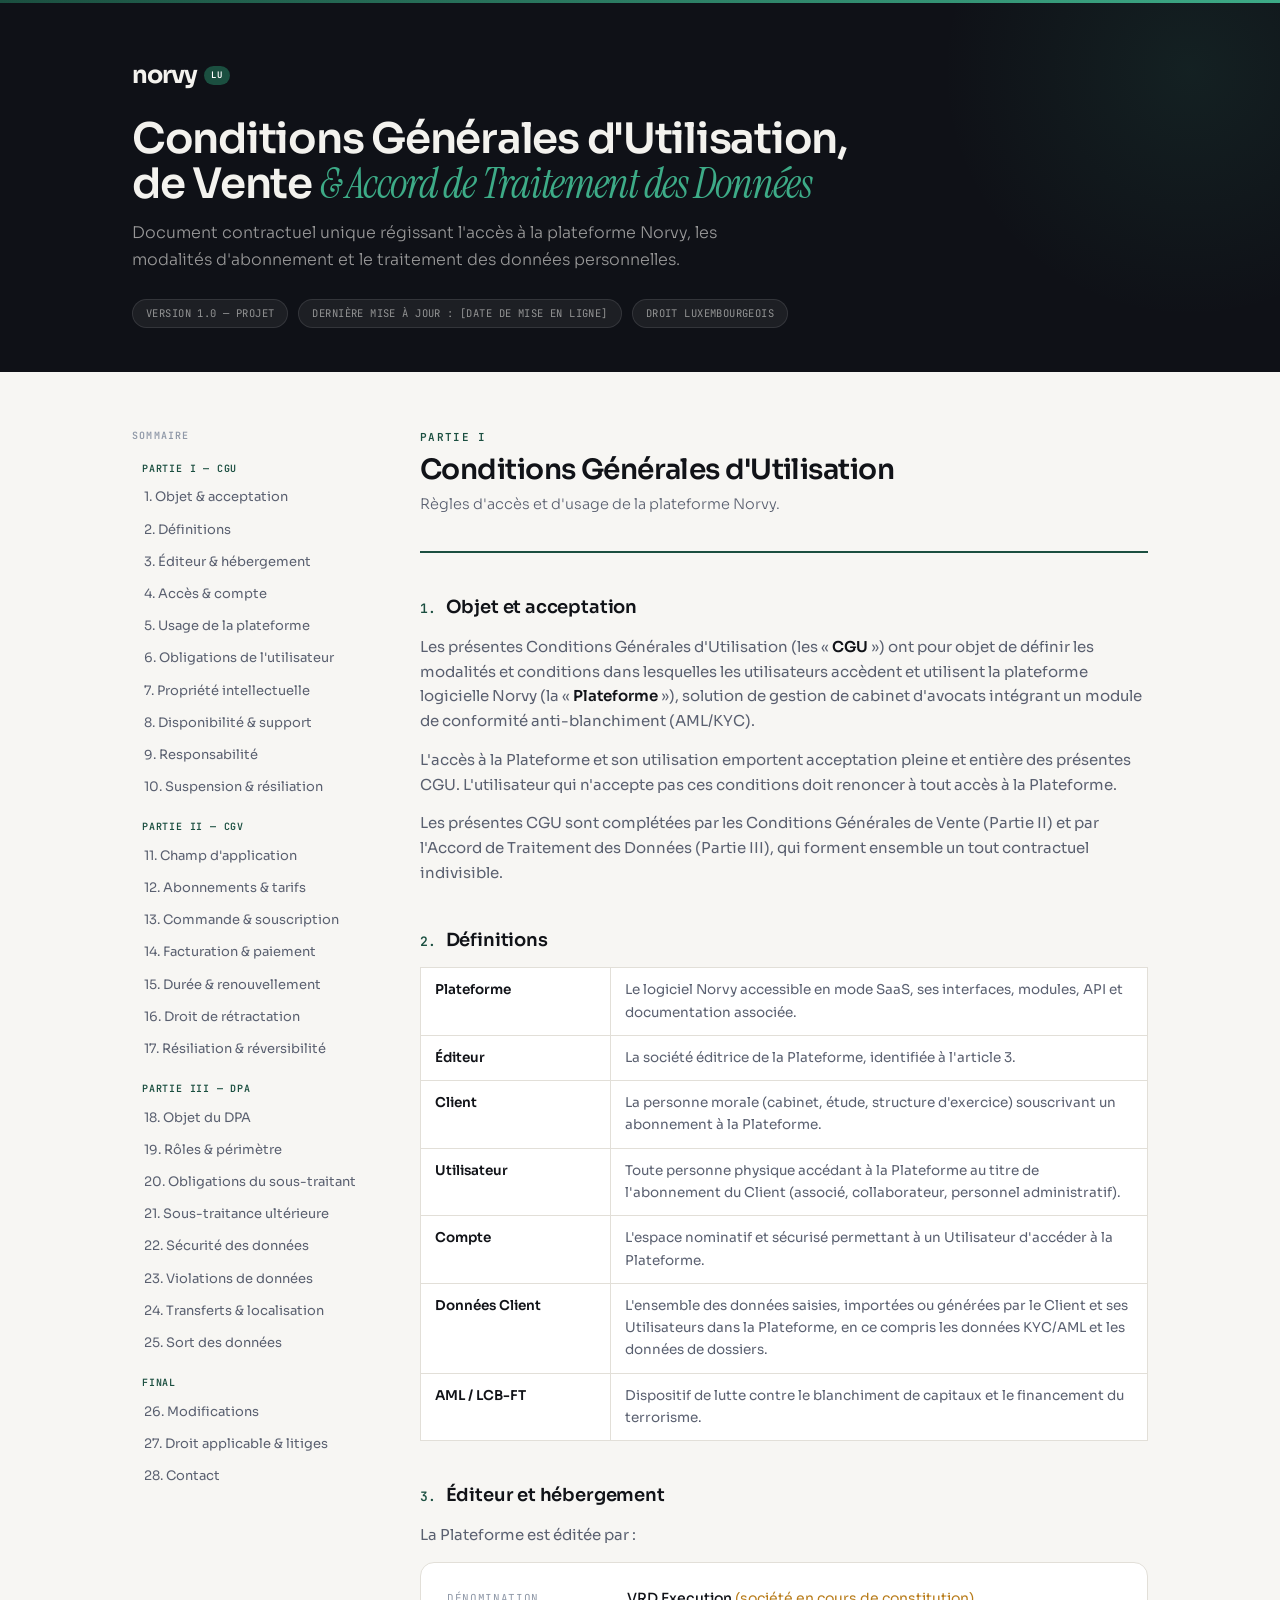
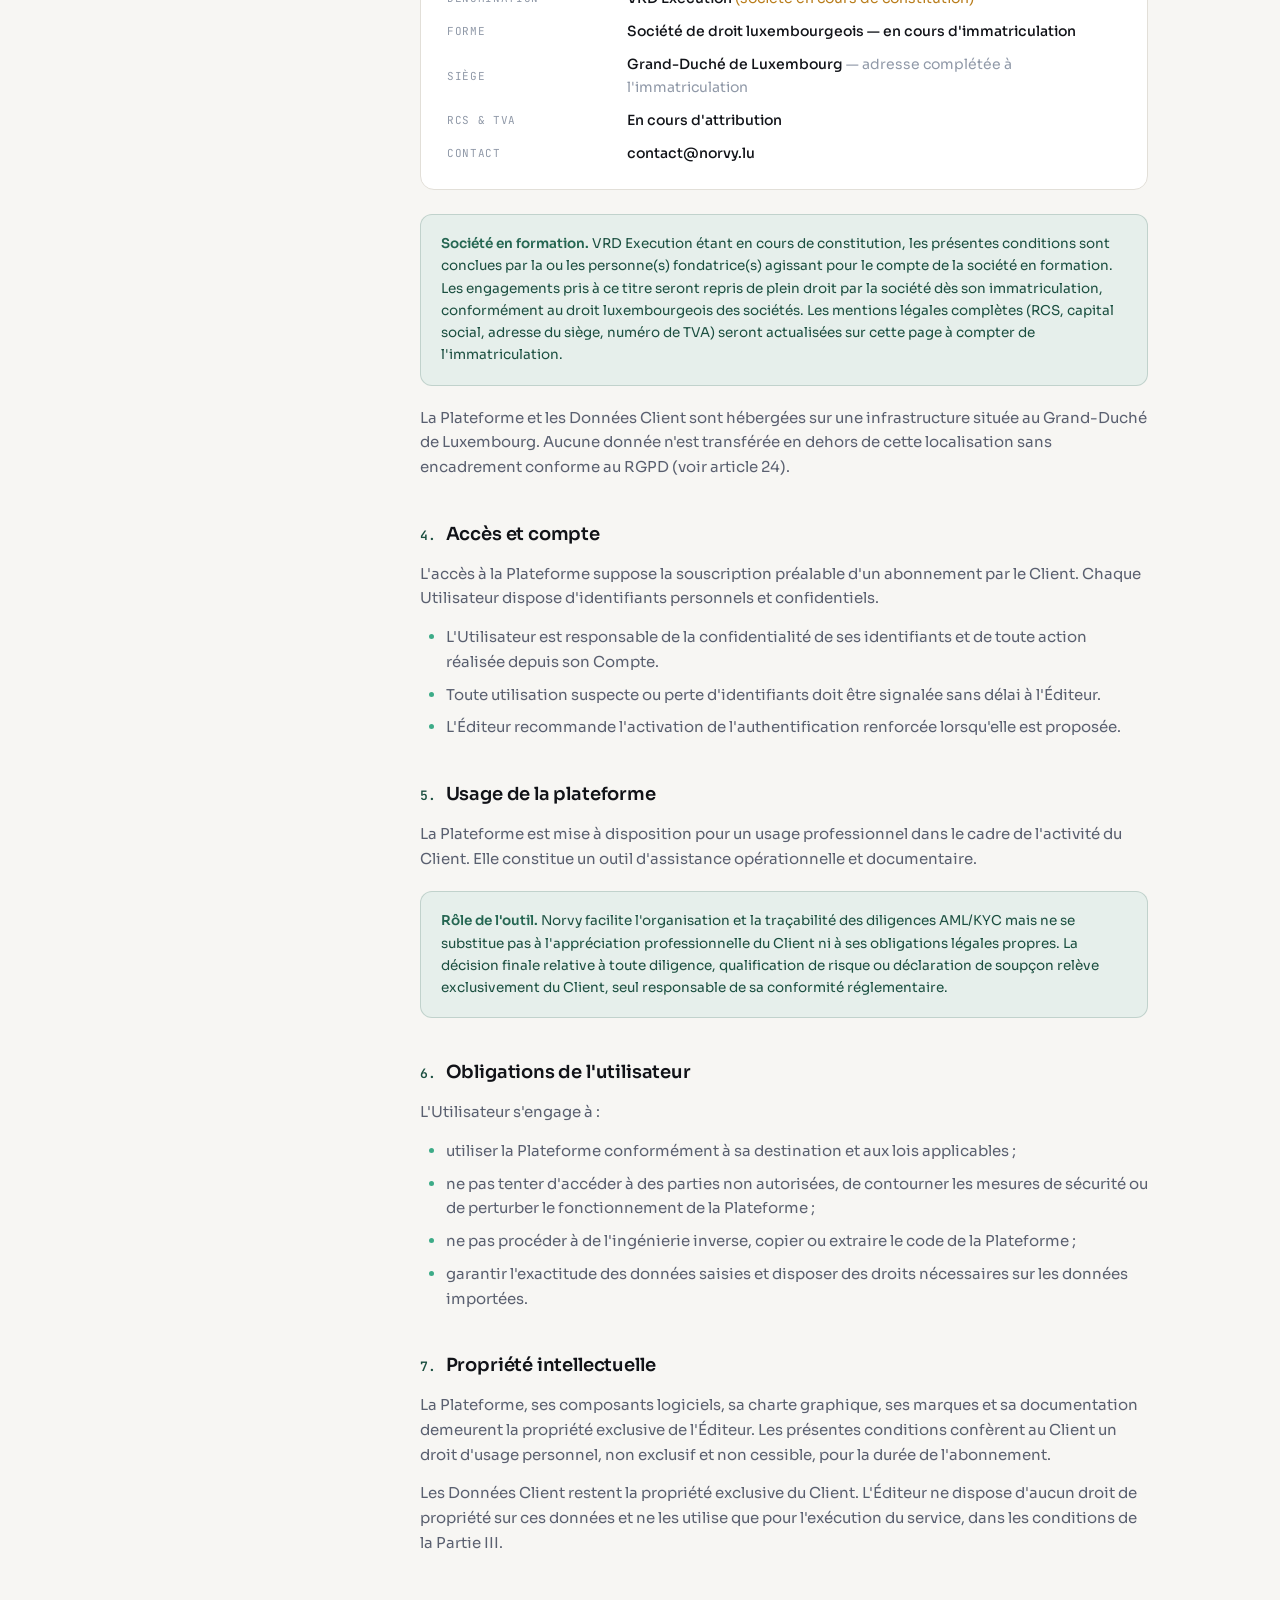
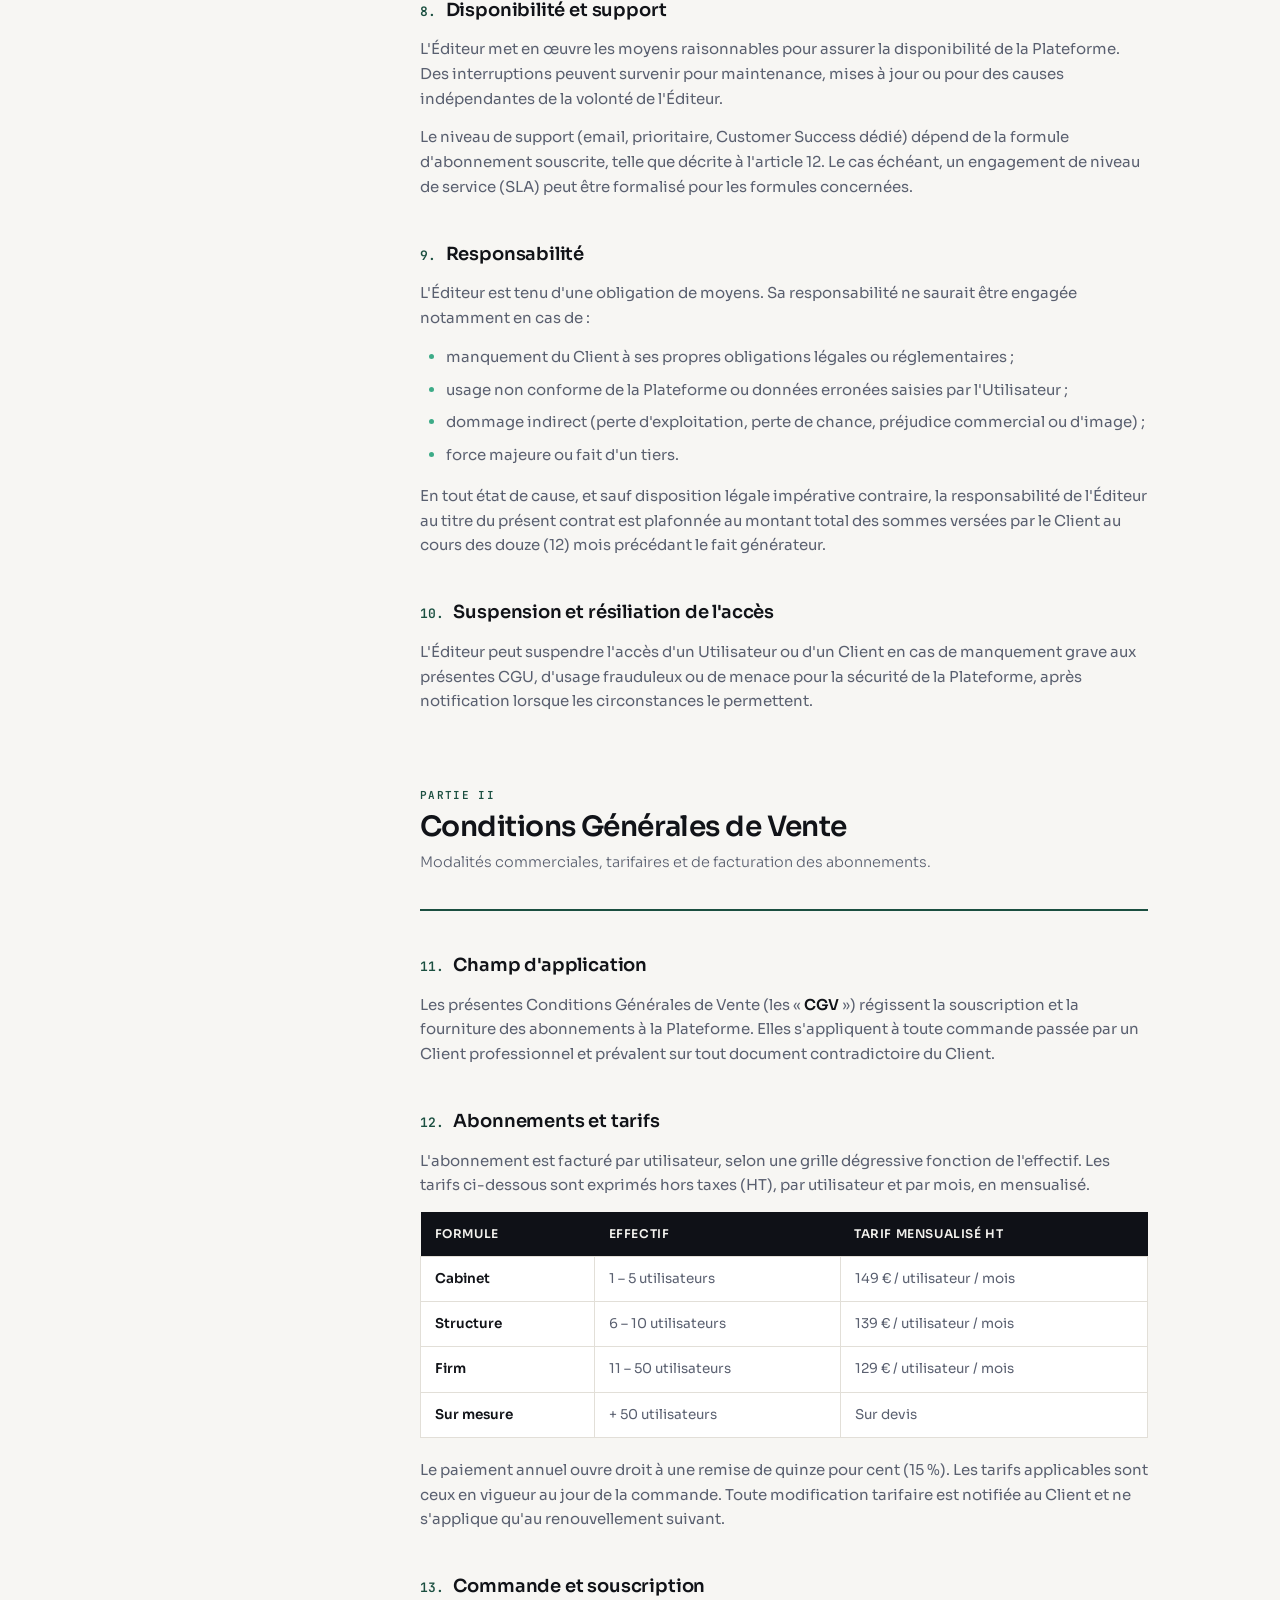
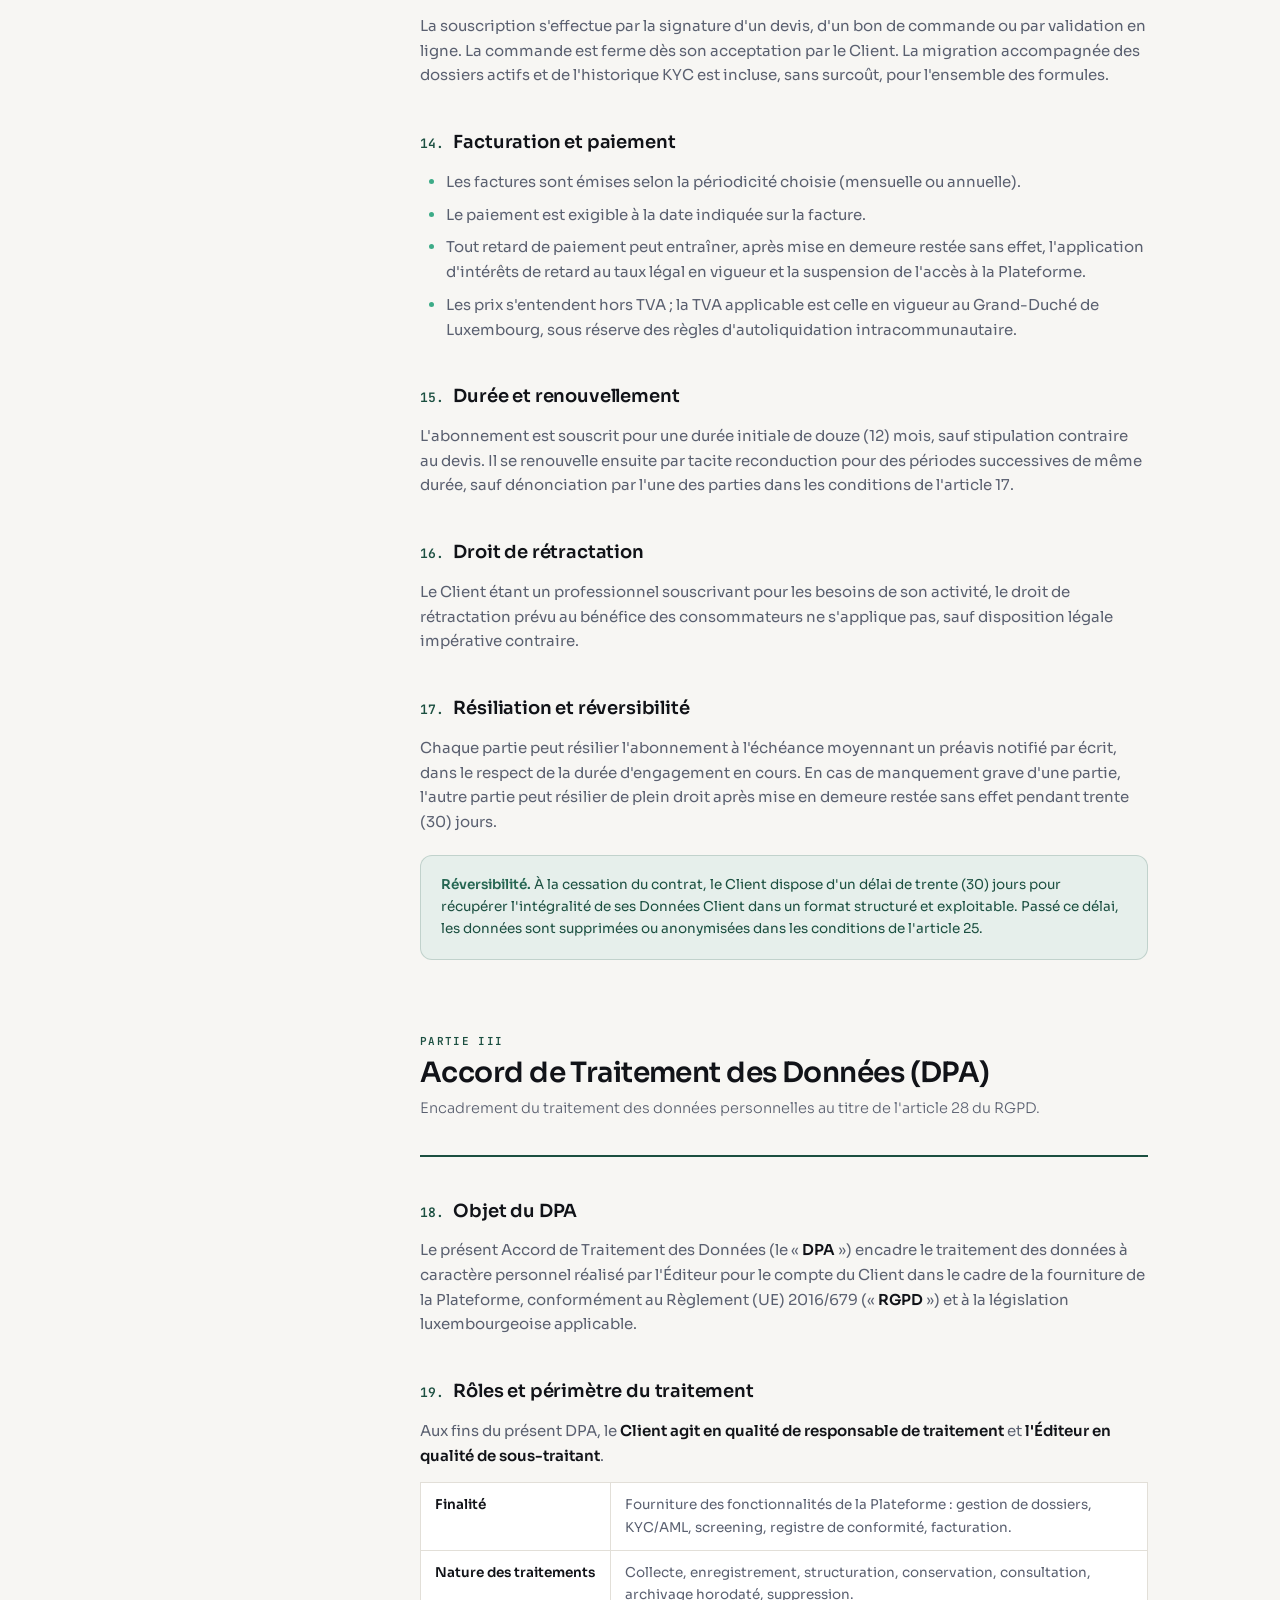
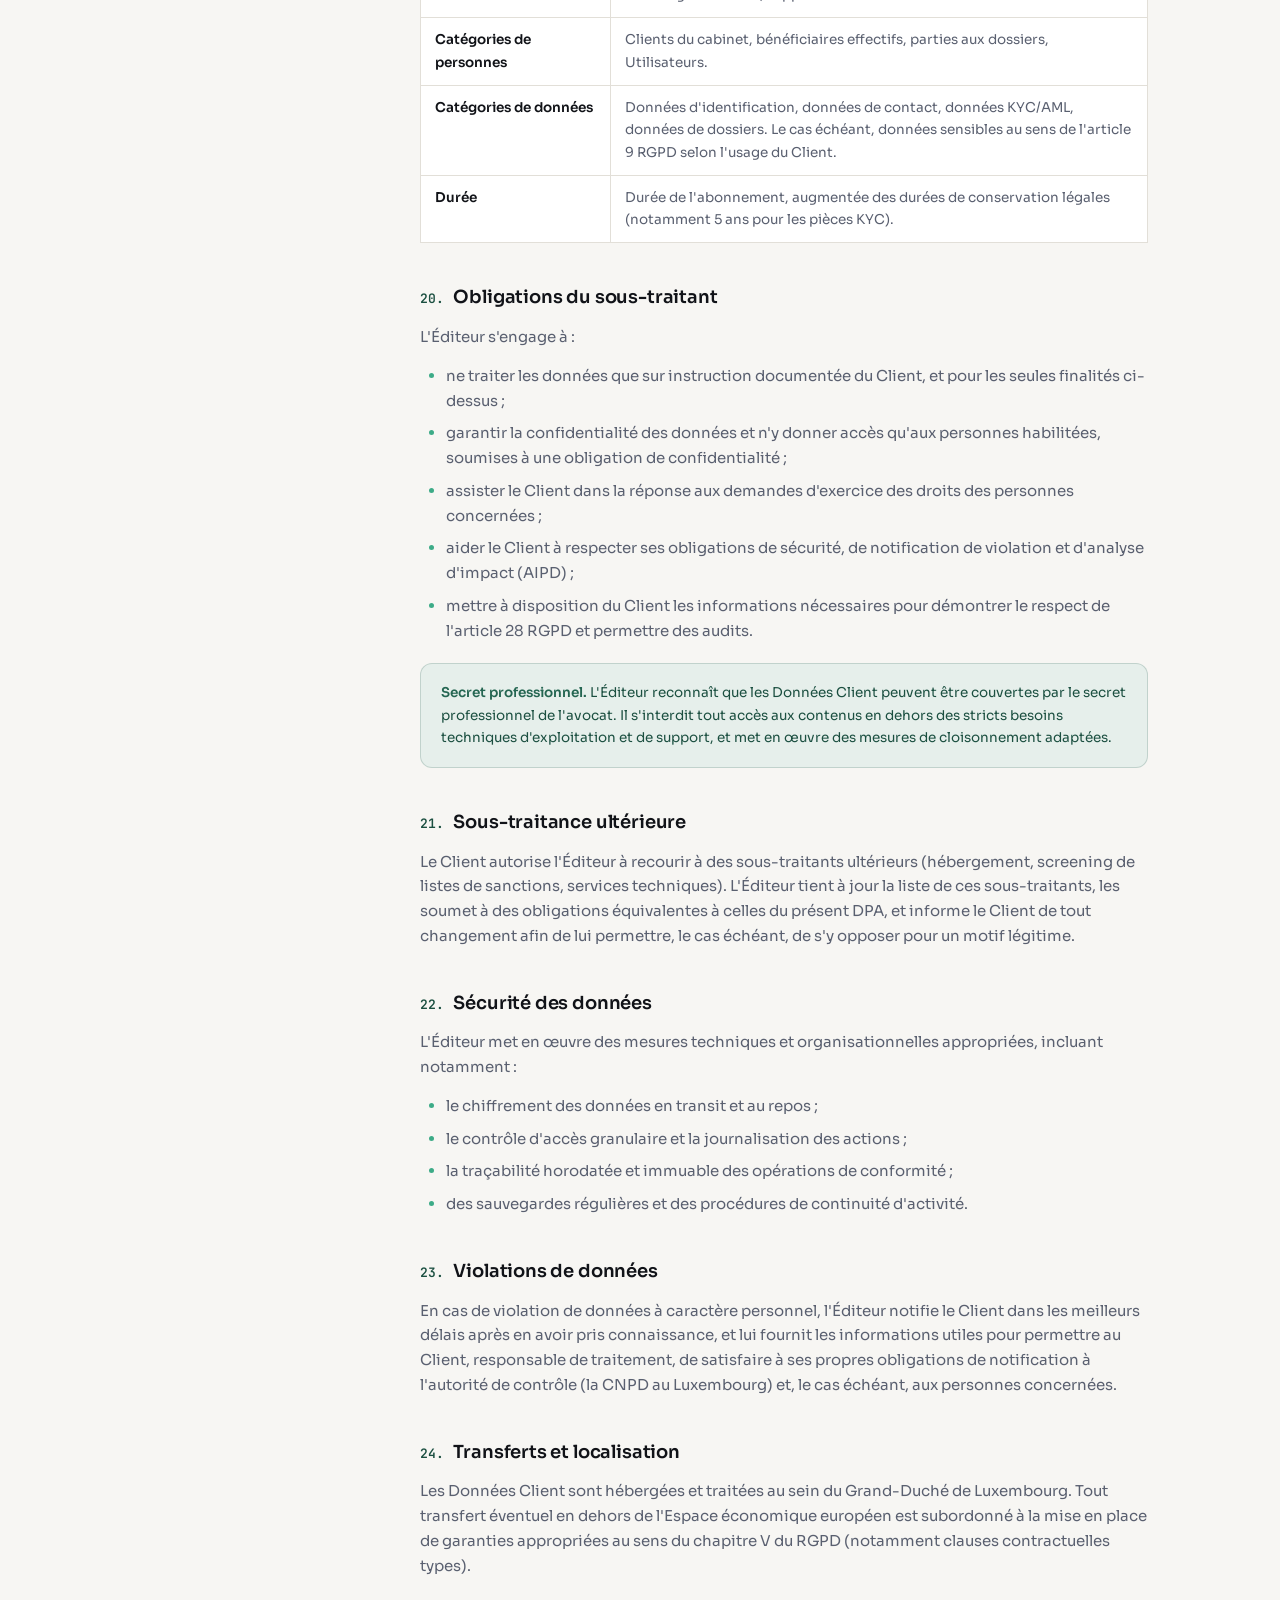
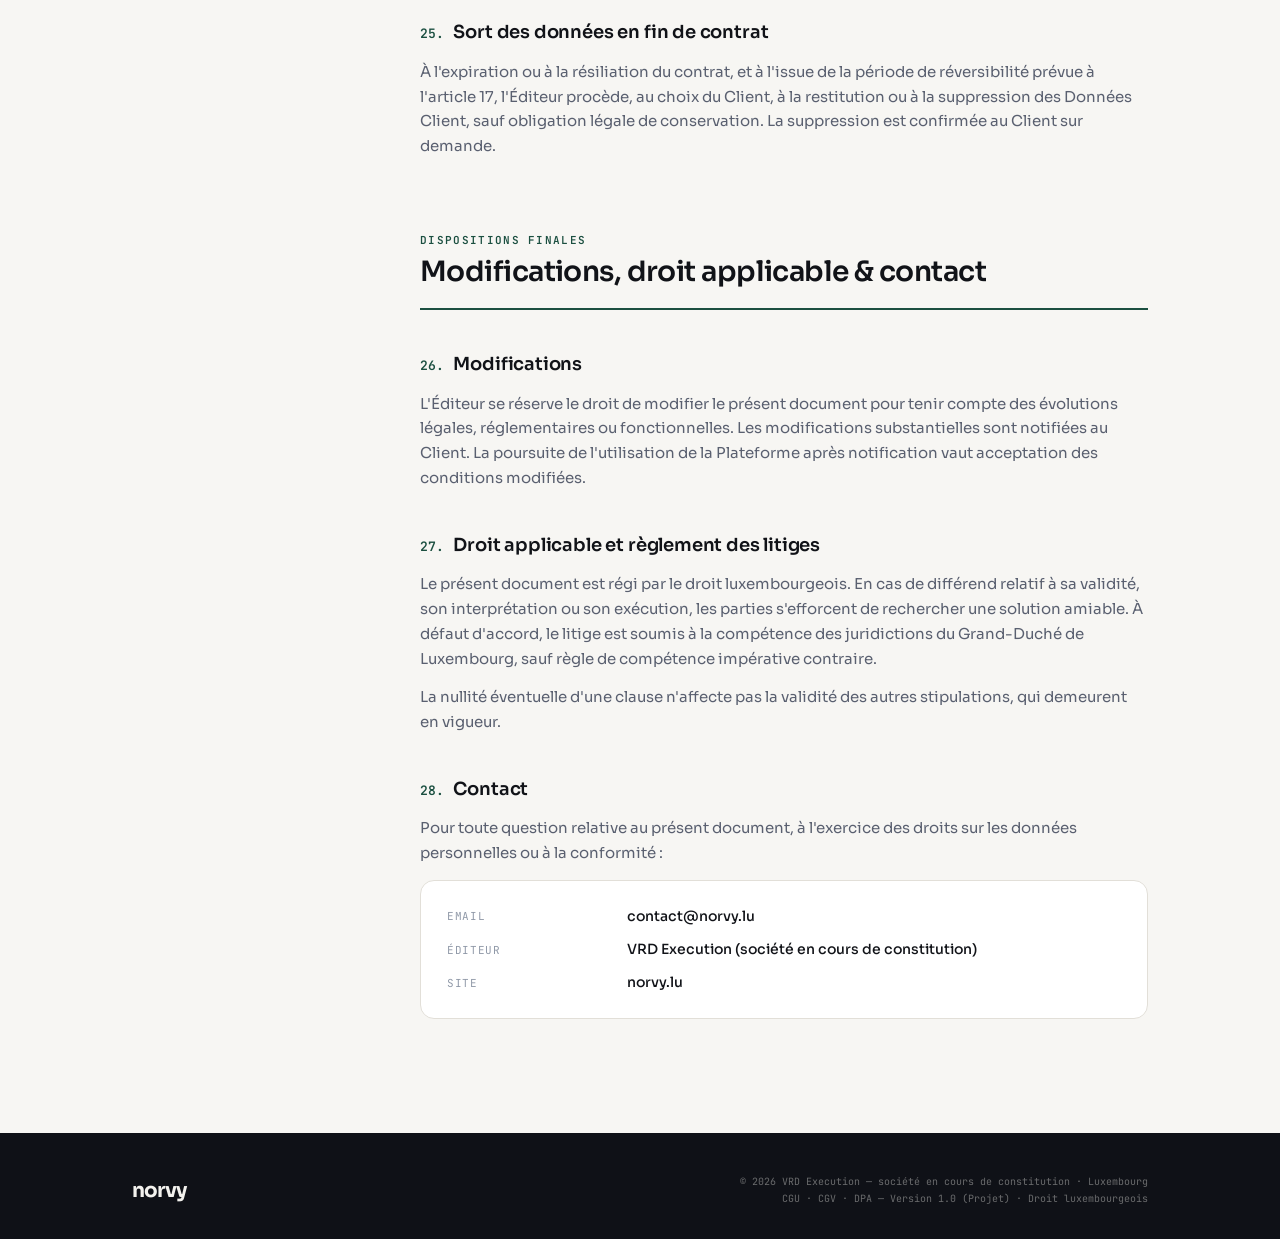
==== commit b7797256: "Update cgu.html" ====
--- a/cgu.html
+++ b/cgu.html
@@ -190,13 +190,6 @@
   </div>
 </header>
 
-<div class="draft-banner">
-  <div class="wrap">
-    <svg viewBox="0 0 24 24" fill="none" stroke="currentColor" stroke-width="2"><path d="M12 9v2m0 4h.01M5 19h14a2 2 0 0 0 1.84-2.75L13.74 4a2 2 0 0 0-3.48 0L3.16 16.25A2 2 0 0 0 5 19z"/></svg>
-    <p><strong>Document en projet.</strong> Ce texte est une base contractuelle à faire valider par un conseil juridique avant publication. Les mentions relatives à l'éditeur seront complétées à l'immatriculation de la société. Il ne constitue pas un avis juridique.</p>
-  </div>
-</div>
-
 <div class="wrap">
   <div class="doc-body">
 
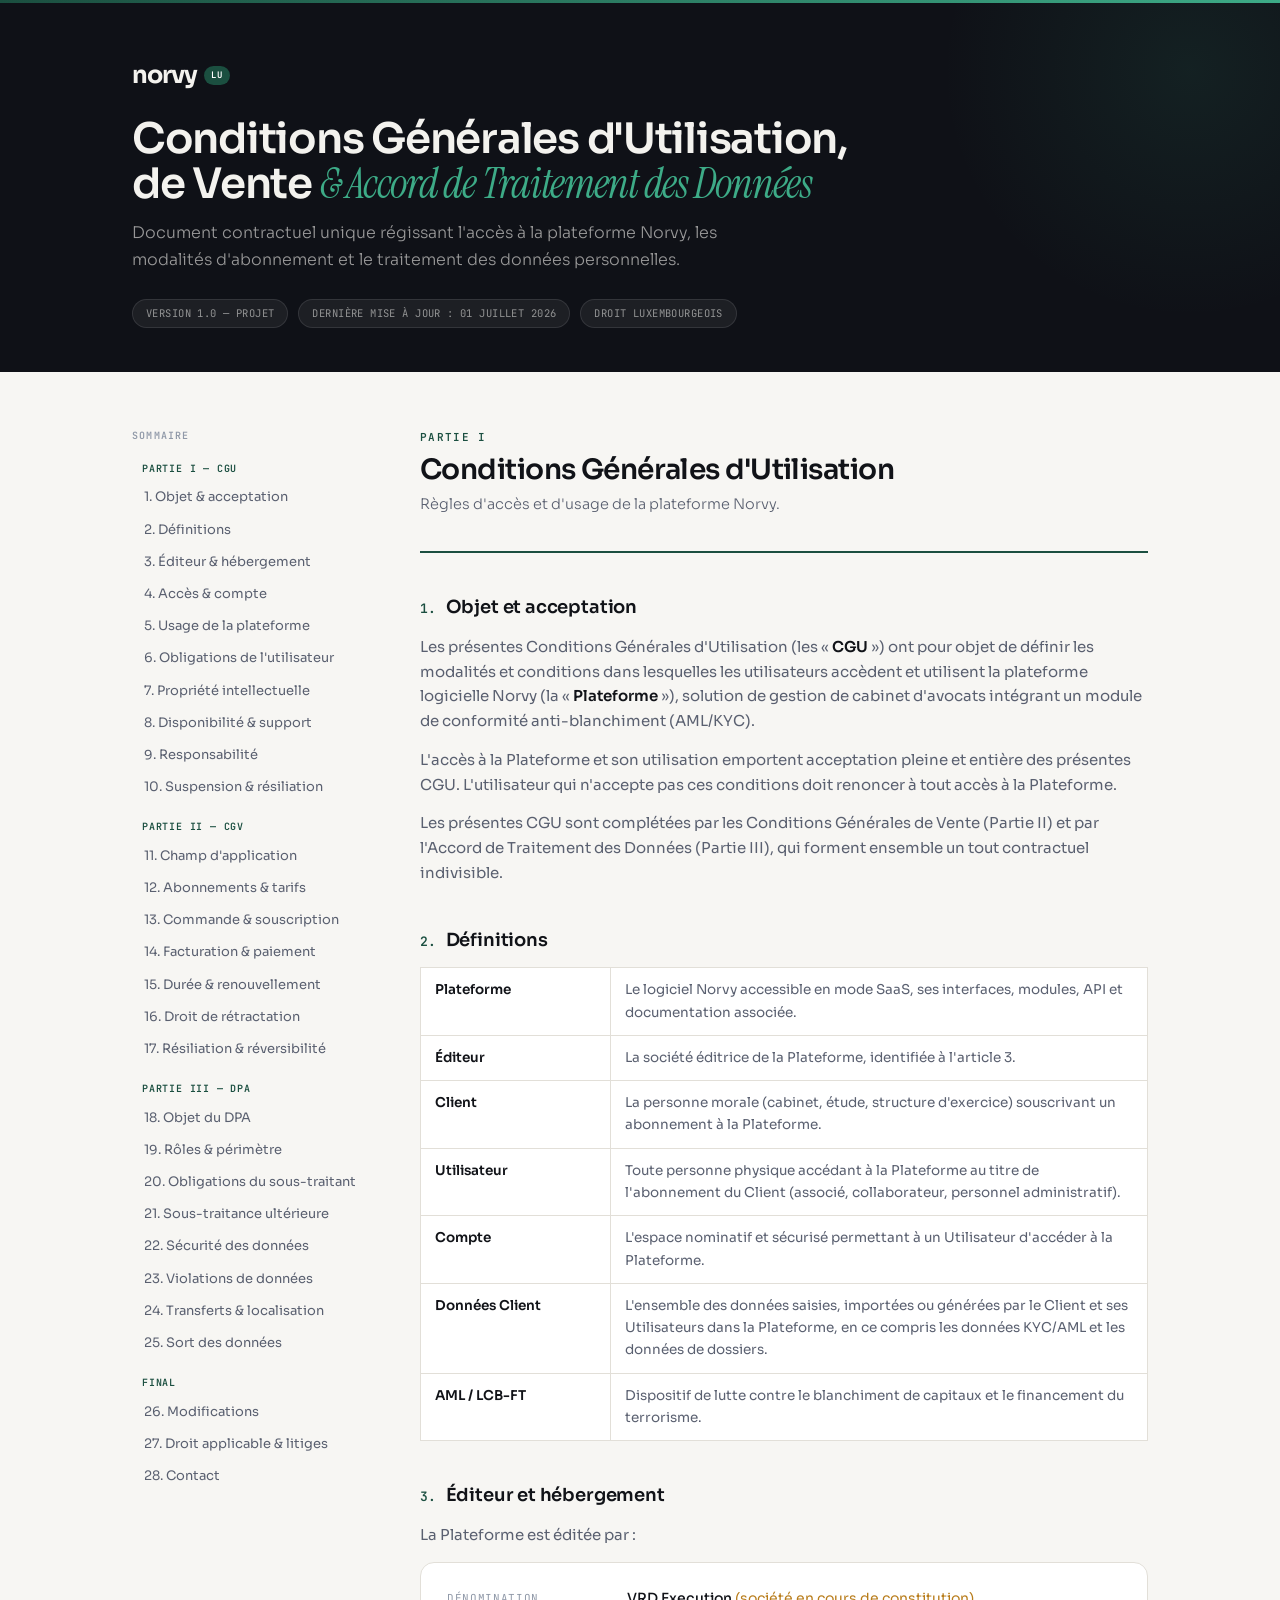
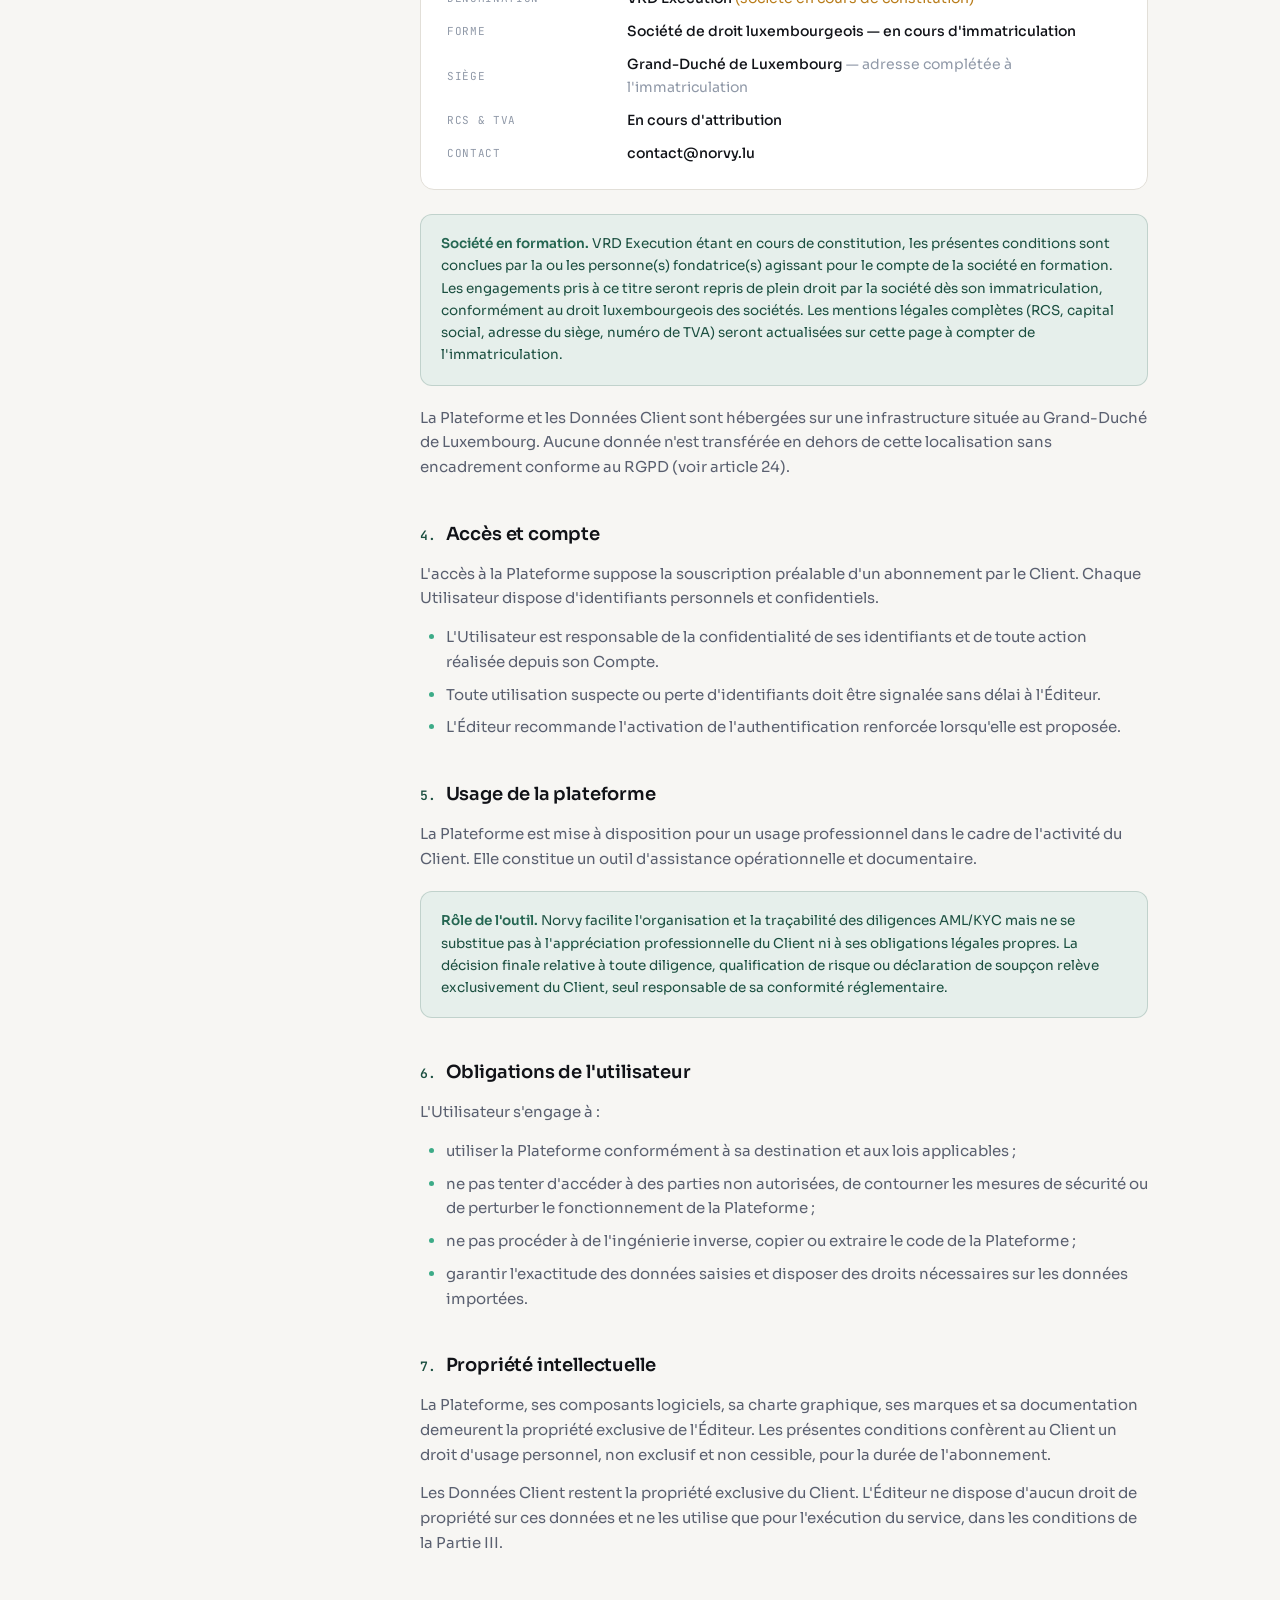
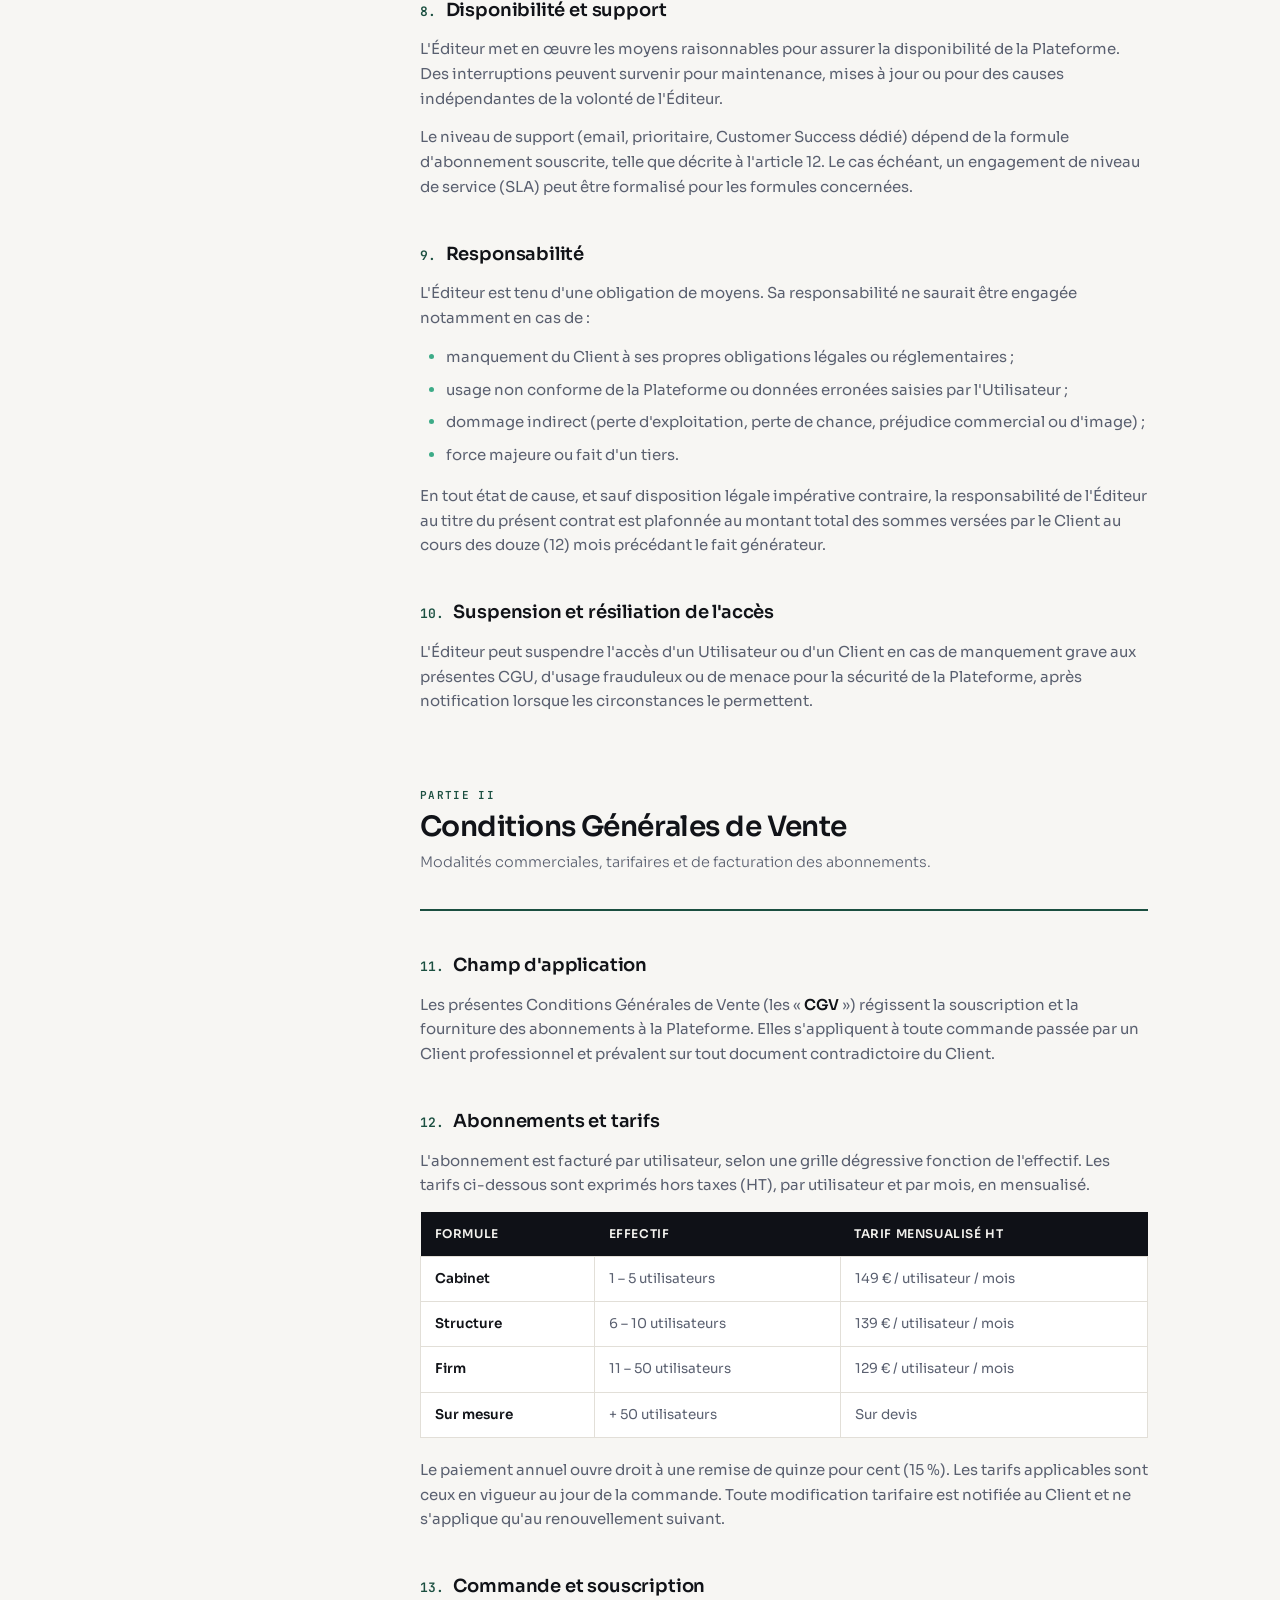
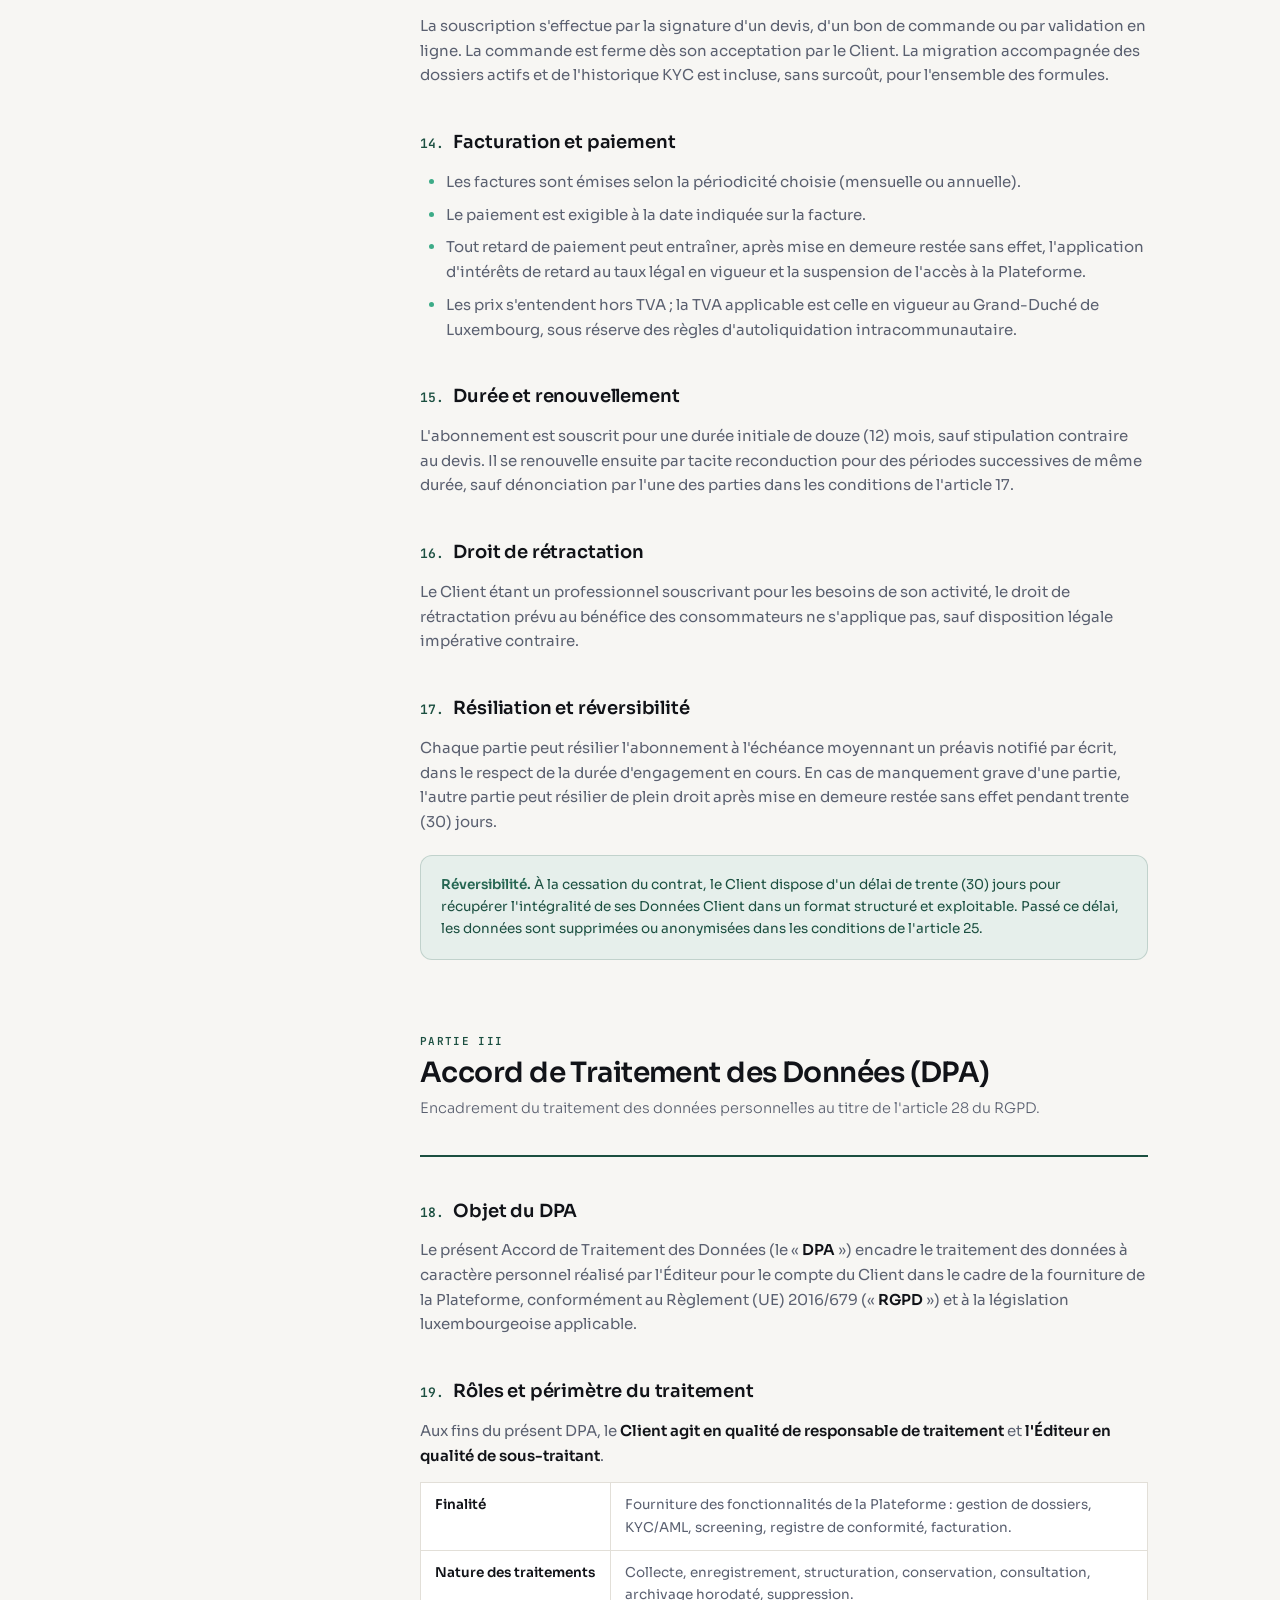
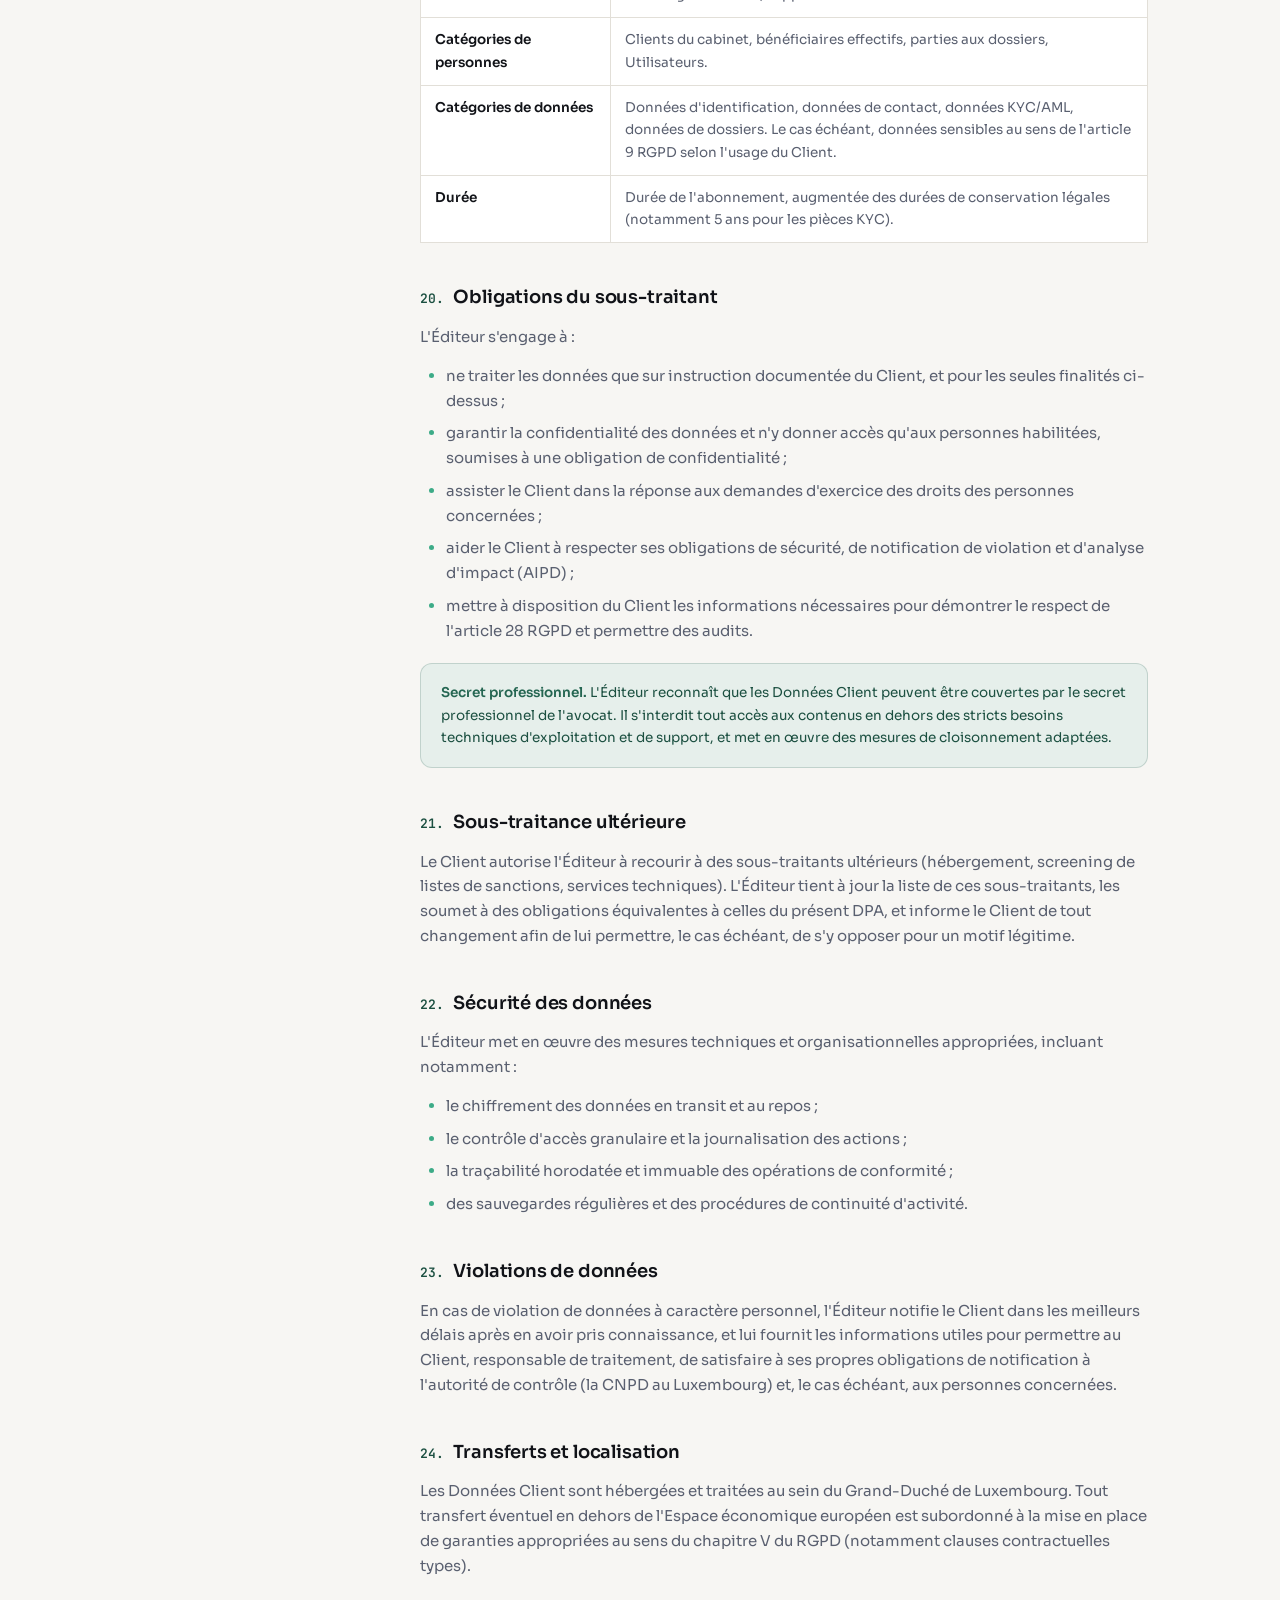
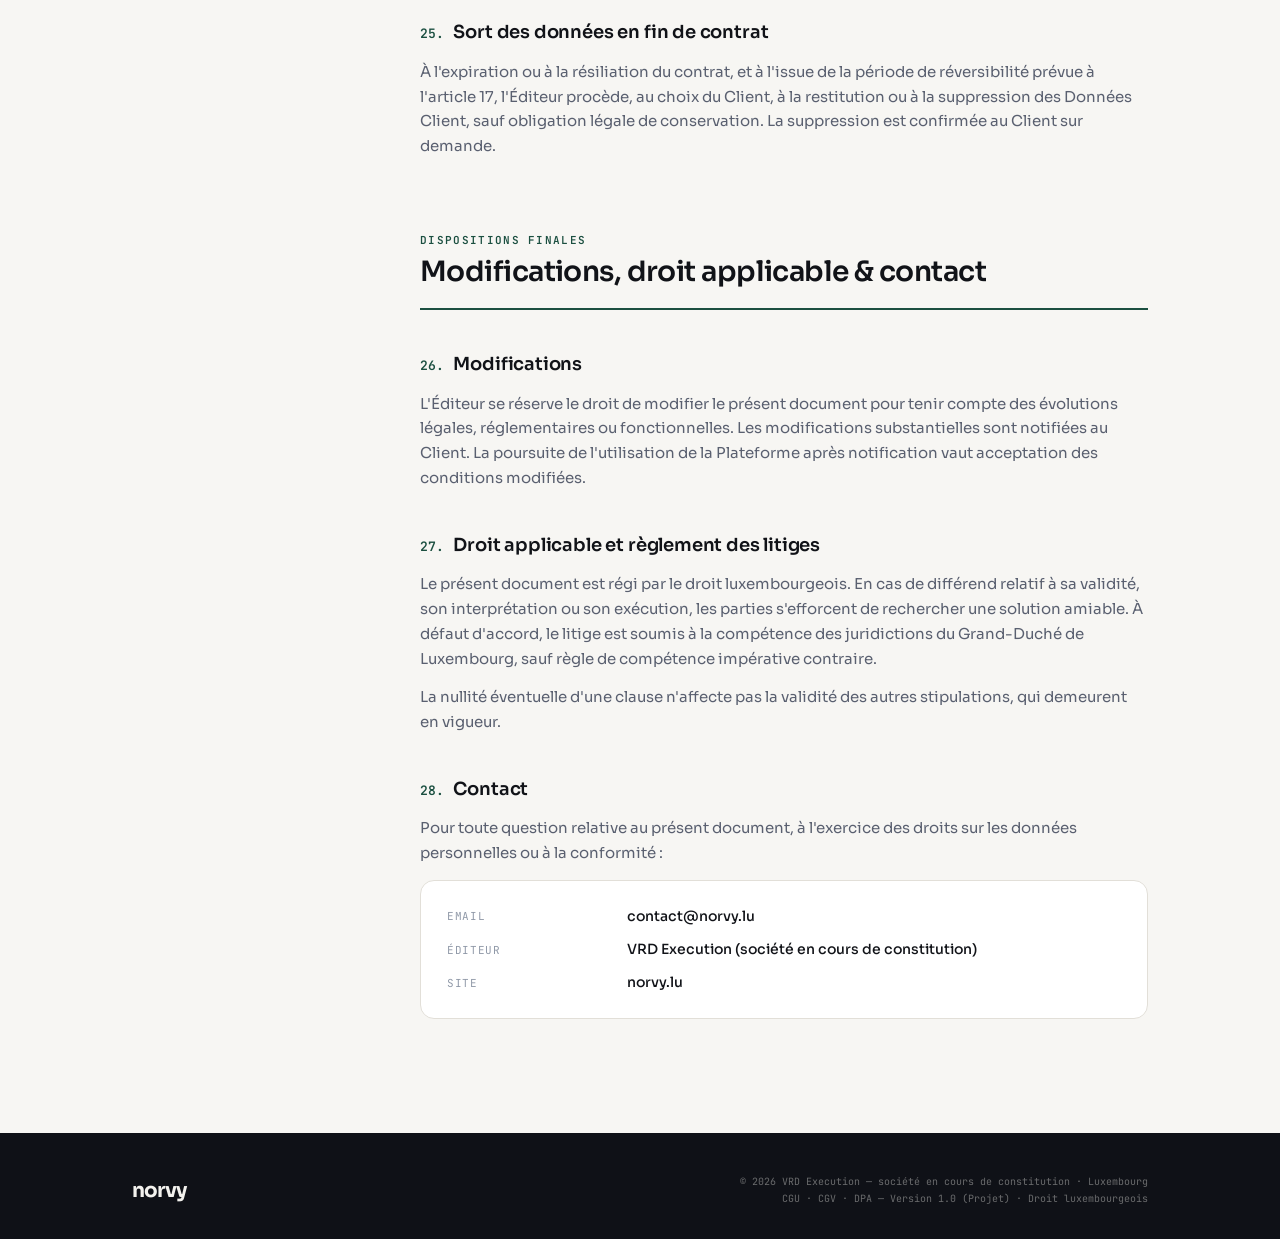
==== commit 3cdfcacd: "Update cgu.html" ====
--- a/cgu.html
+++ b/cgu.html
@@ -184,7 +184,7 @@
     <p class="lead">Document contractuel unique régissant l'accès à la plateforme Norvy, les modalités d'abonnement et le traitement des données personnelles.</p>
     <div class="doc-meta">
       <span>Version 1.0 — Projet</span>
-      <span>Dernière mise à jour : [date de mise en ligne]</span>
+      <span>Dernière mise à jour : 01 juillet 2026 </span>
       <span>Droit luxembourgeois</span>
     </div>
   </div>
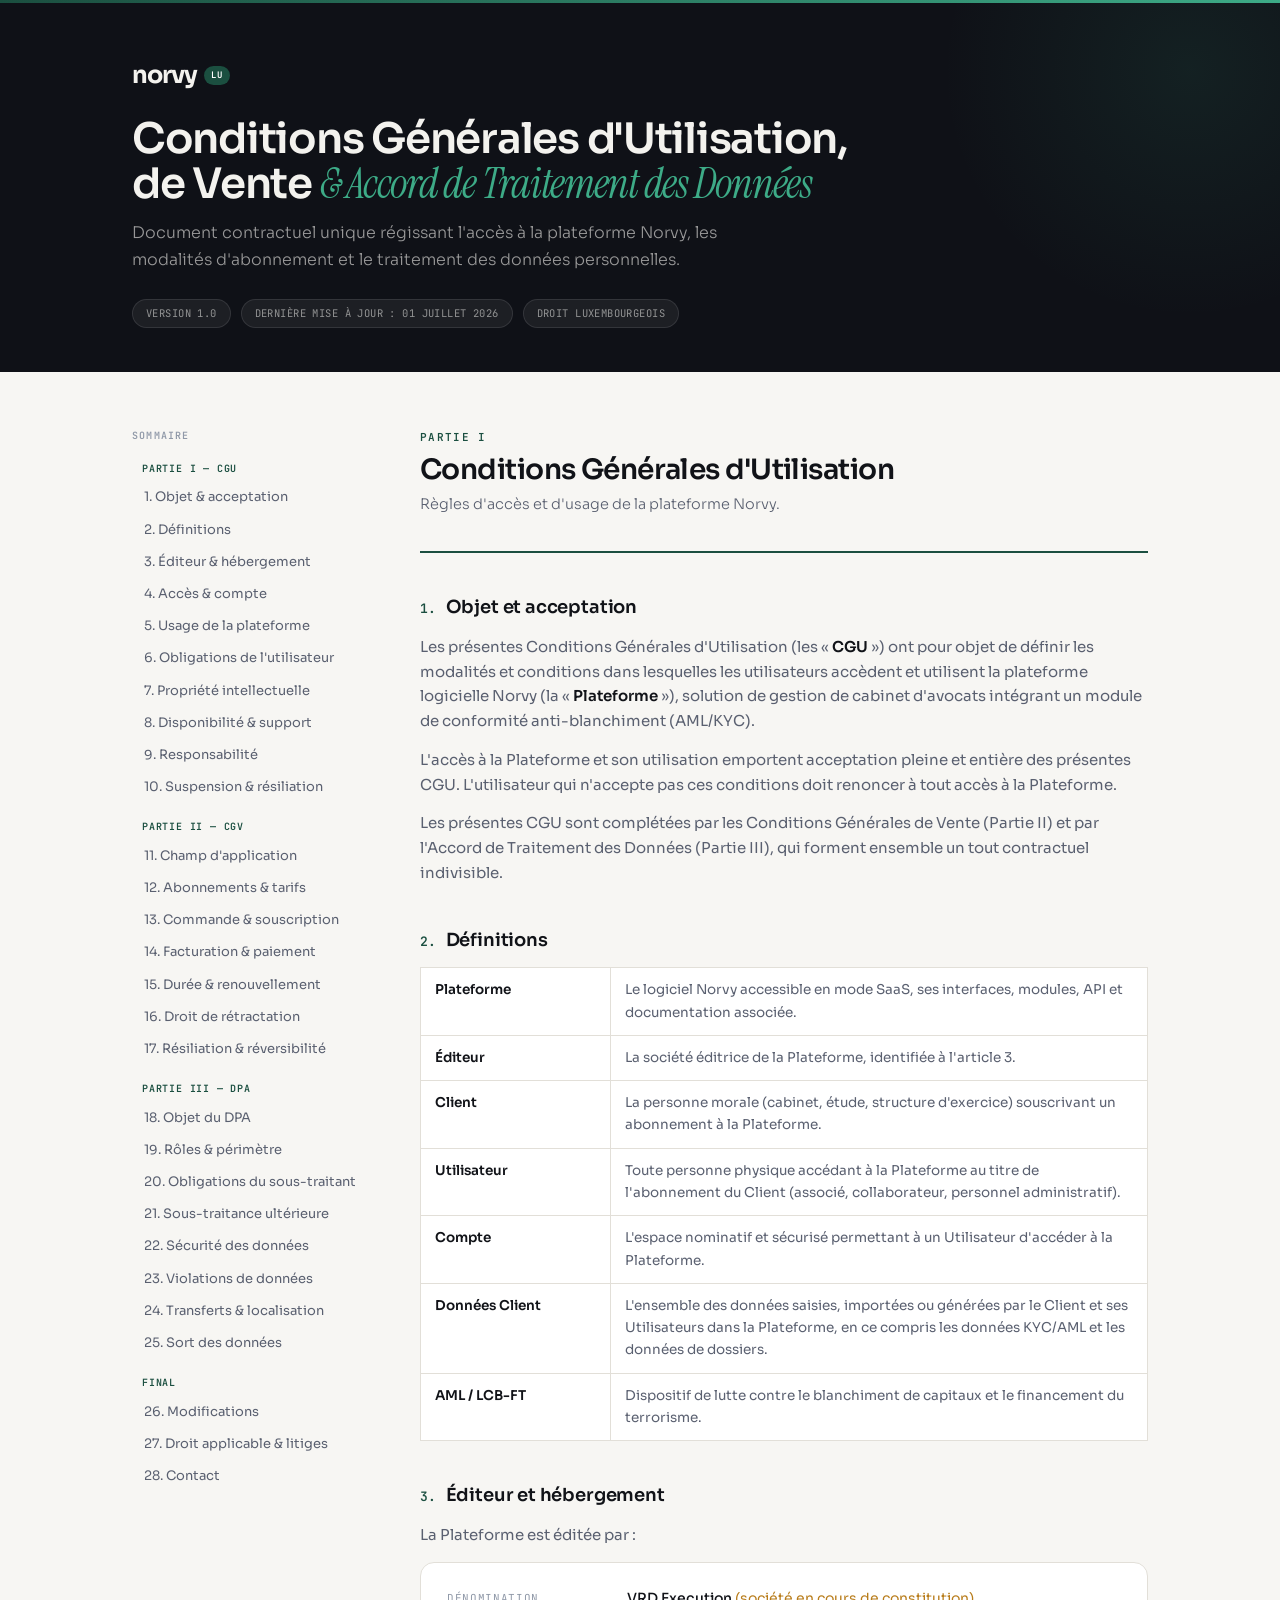
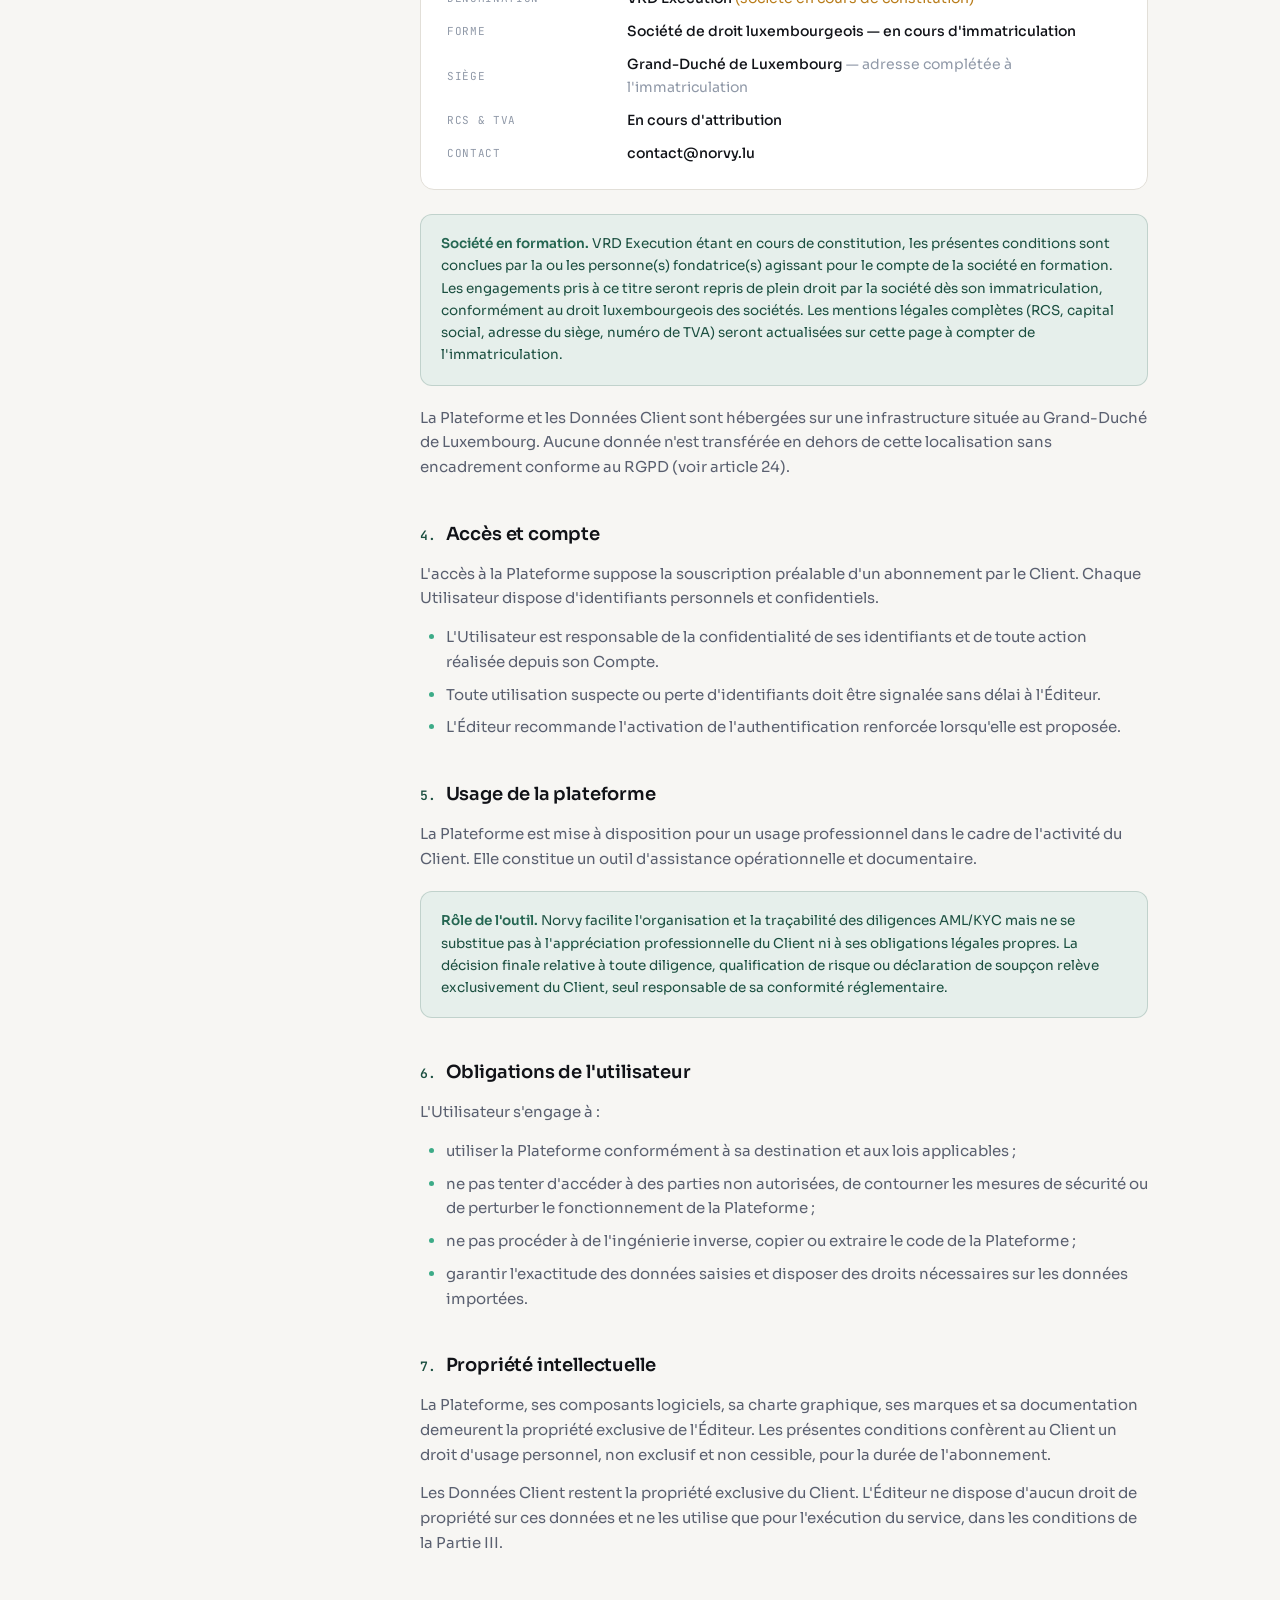
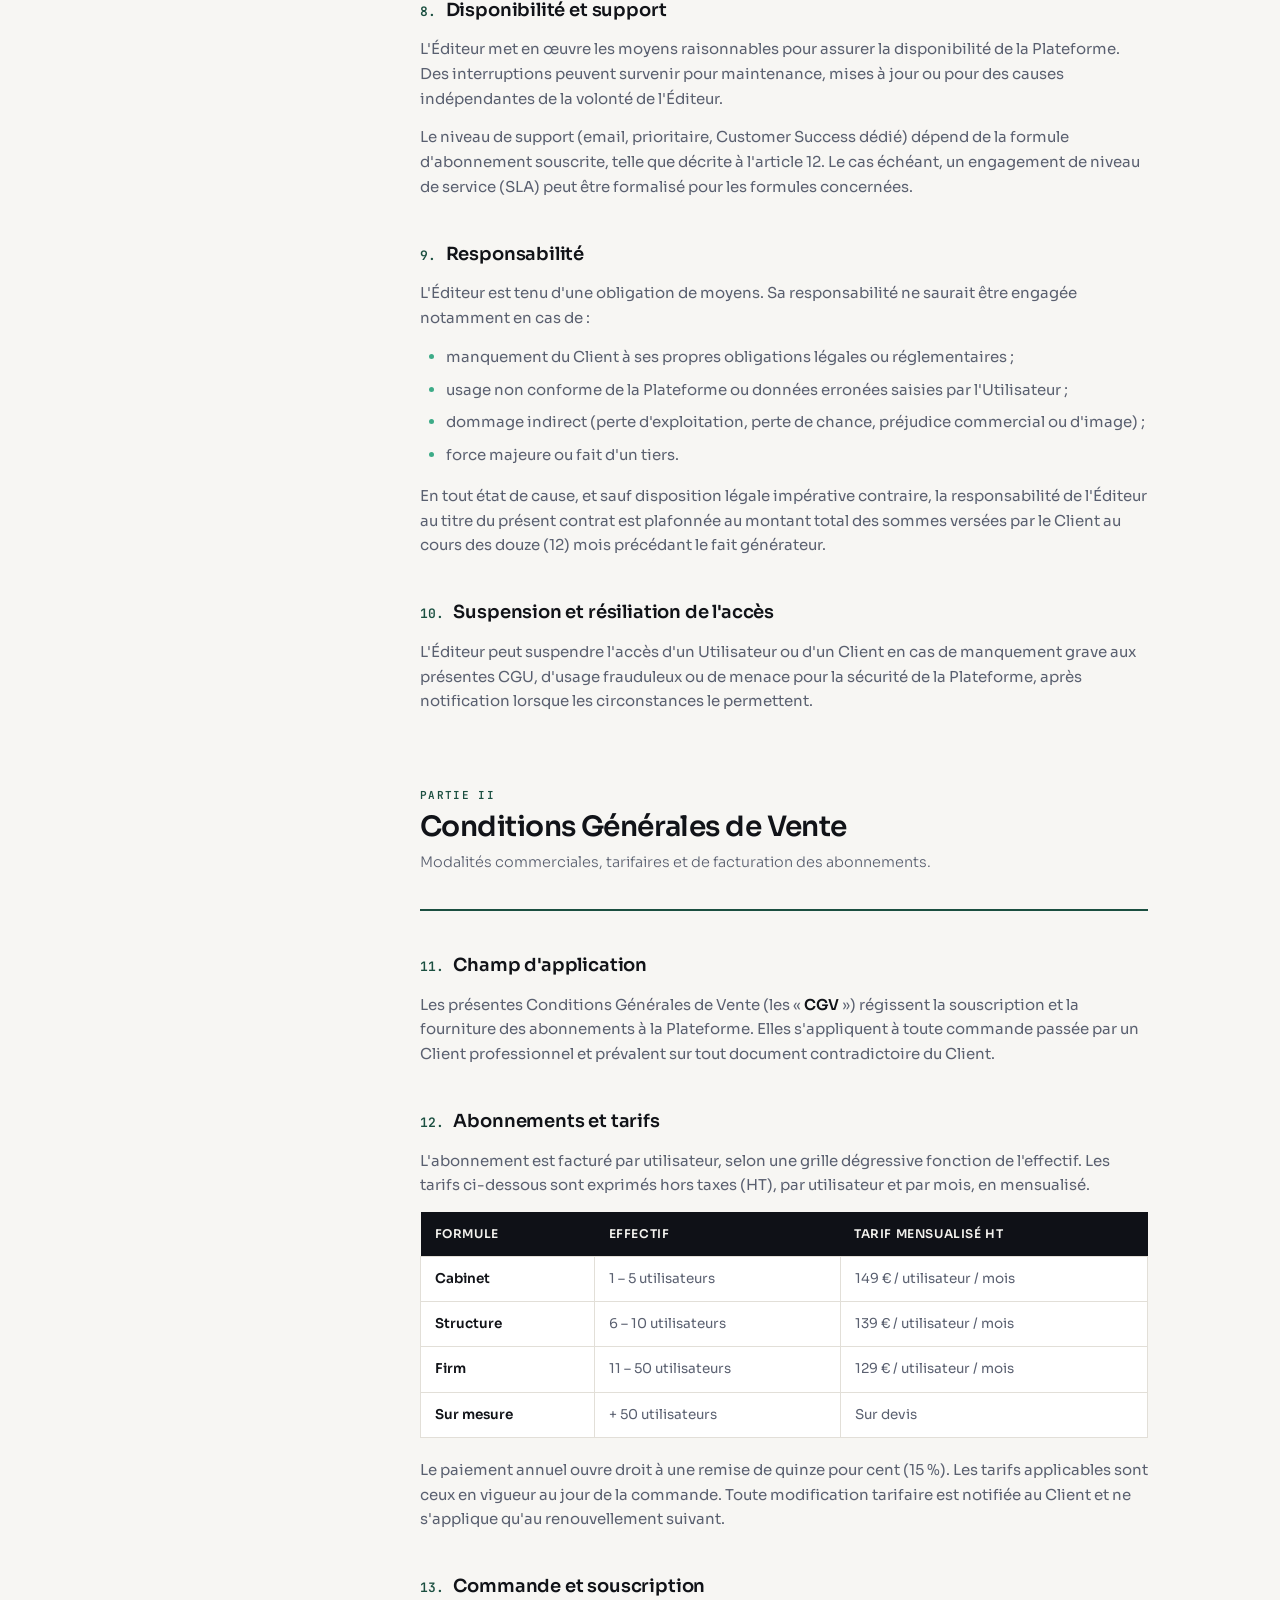
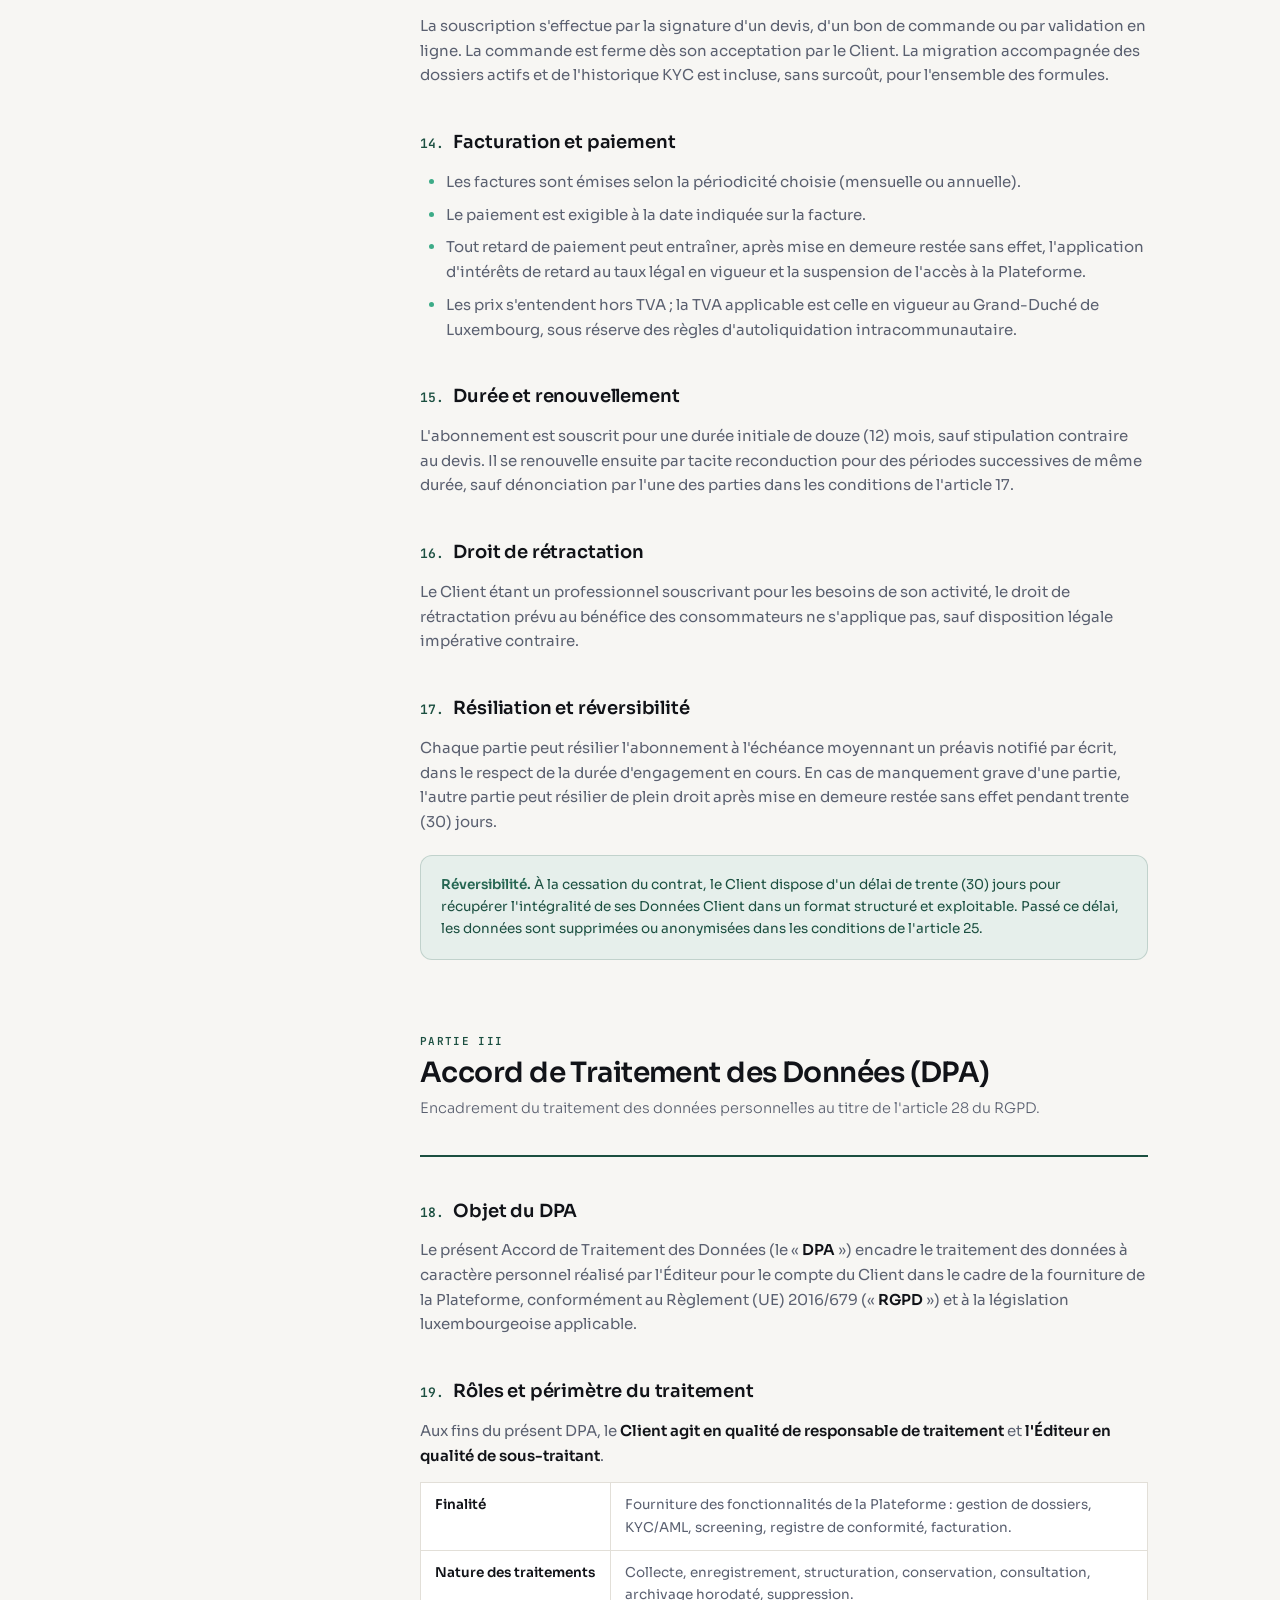
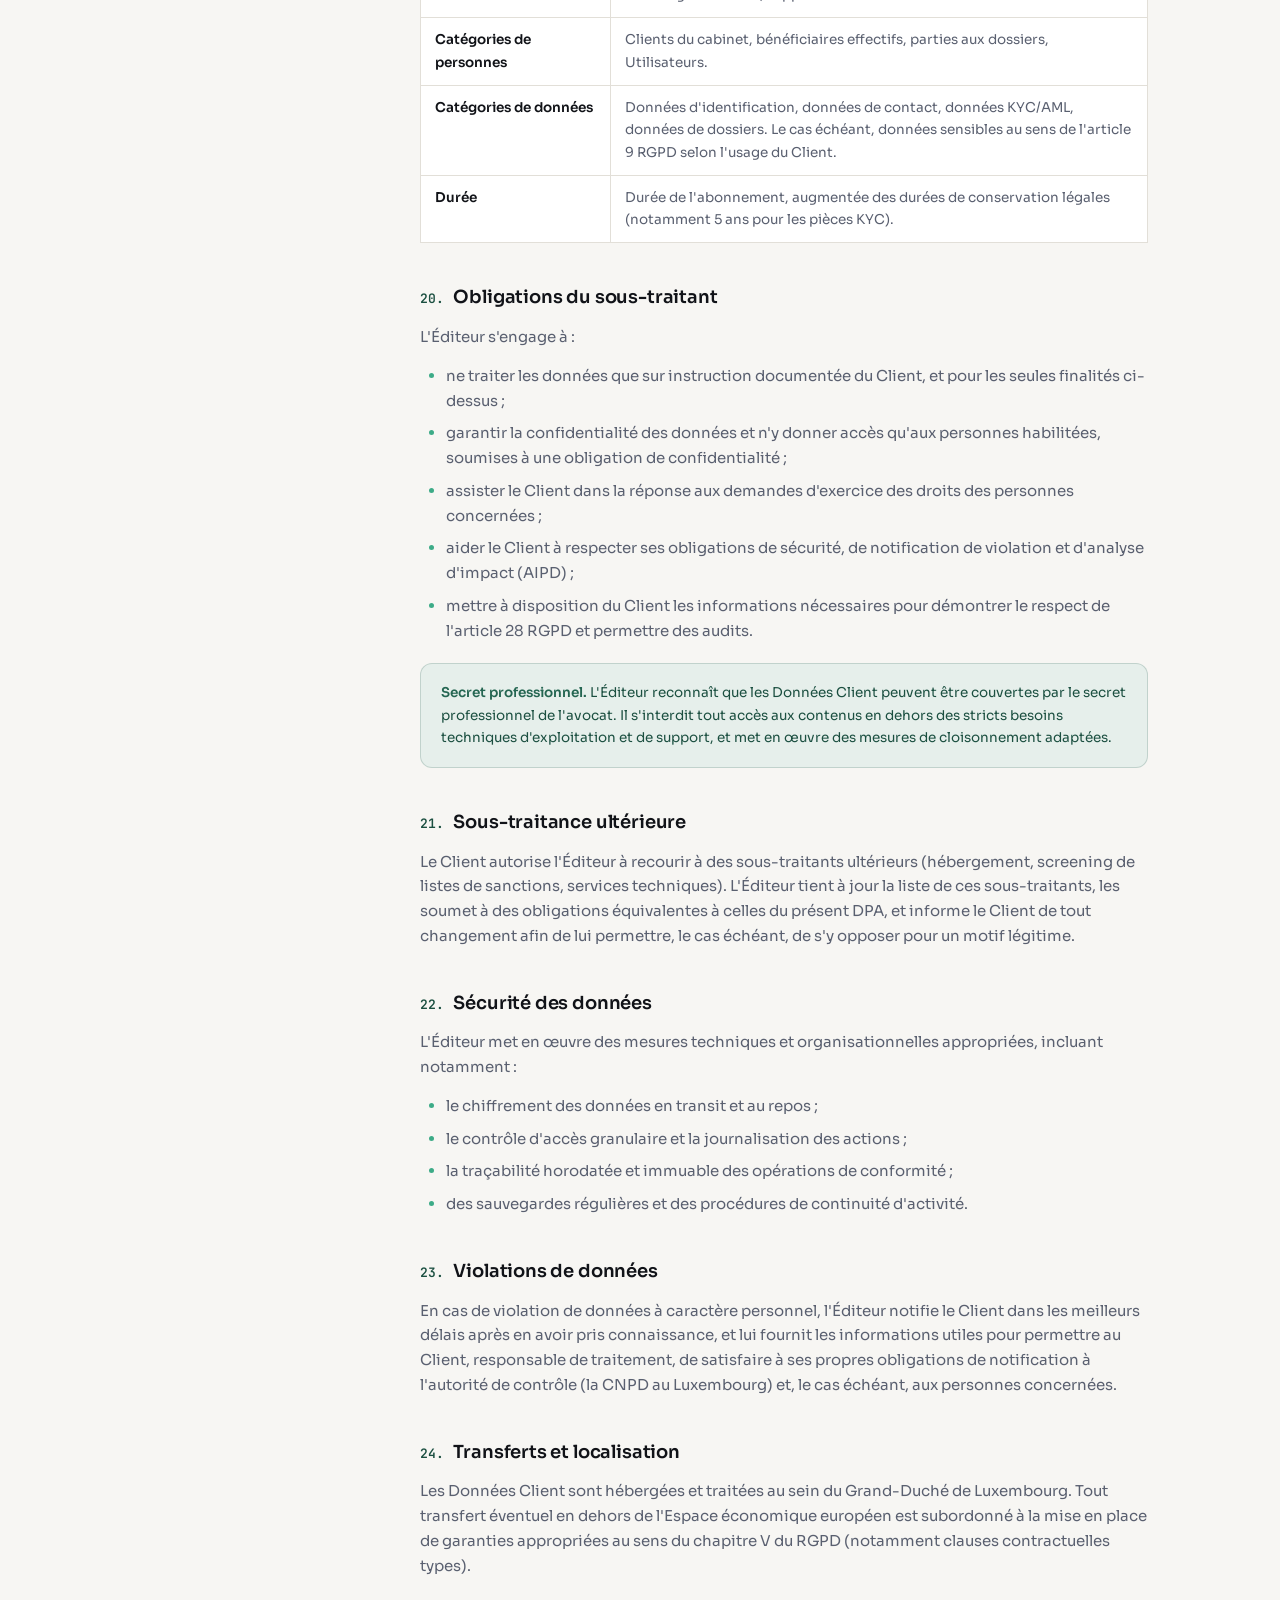
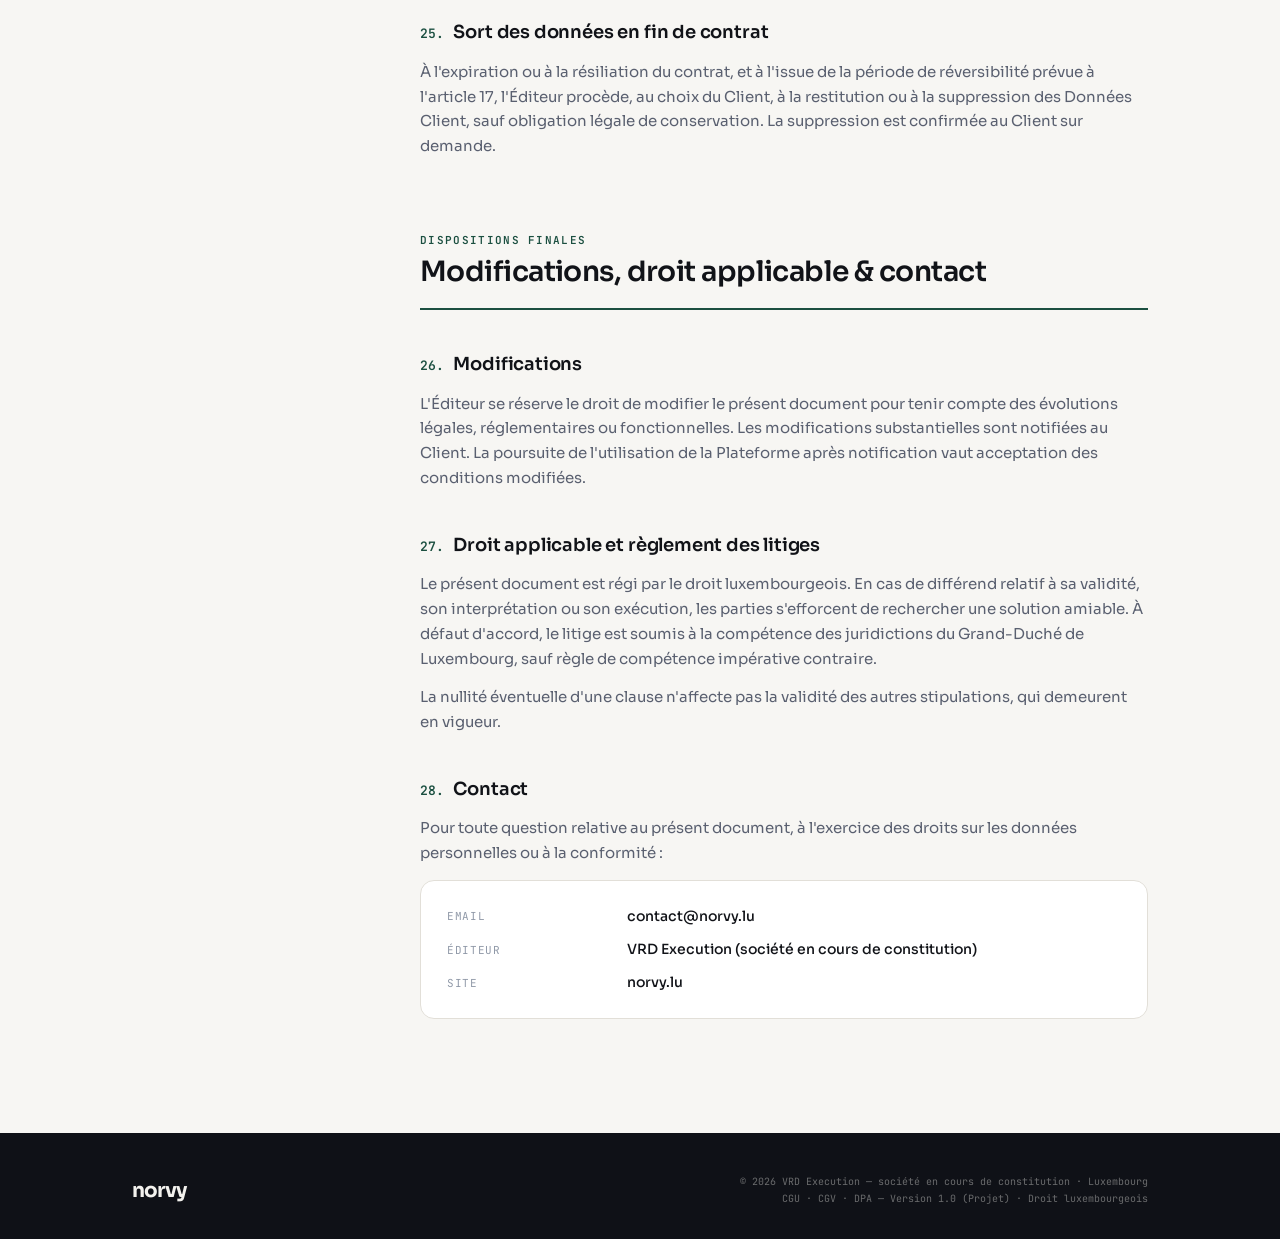
==== commit 9ac26691: "Update cgu.html" ====
--- a/cgu.html
+++ b/cgu.html
@@ -183,7 +183,7 @@
     <h1>Conditions Générales d'Utilisation, de Vente <em>&amp; Accord de Traitement des Données</em></h1>
     <p class="lead">Document contractuel unique régissant l'accès à la plateforme Norvy, les modalités d'abonnement et le traitement des données personnelles.</p>
     <div class="doc-meta">
-      <span>Version 1.0 — Projet</span>
+      <span>Version 1.0 </span>
       <span>Dernière mise à jour : 01 juillet 2026 </span>
       <span>Droit luxembourgeois</span>
     </div>
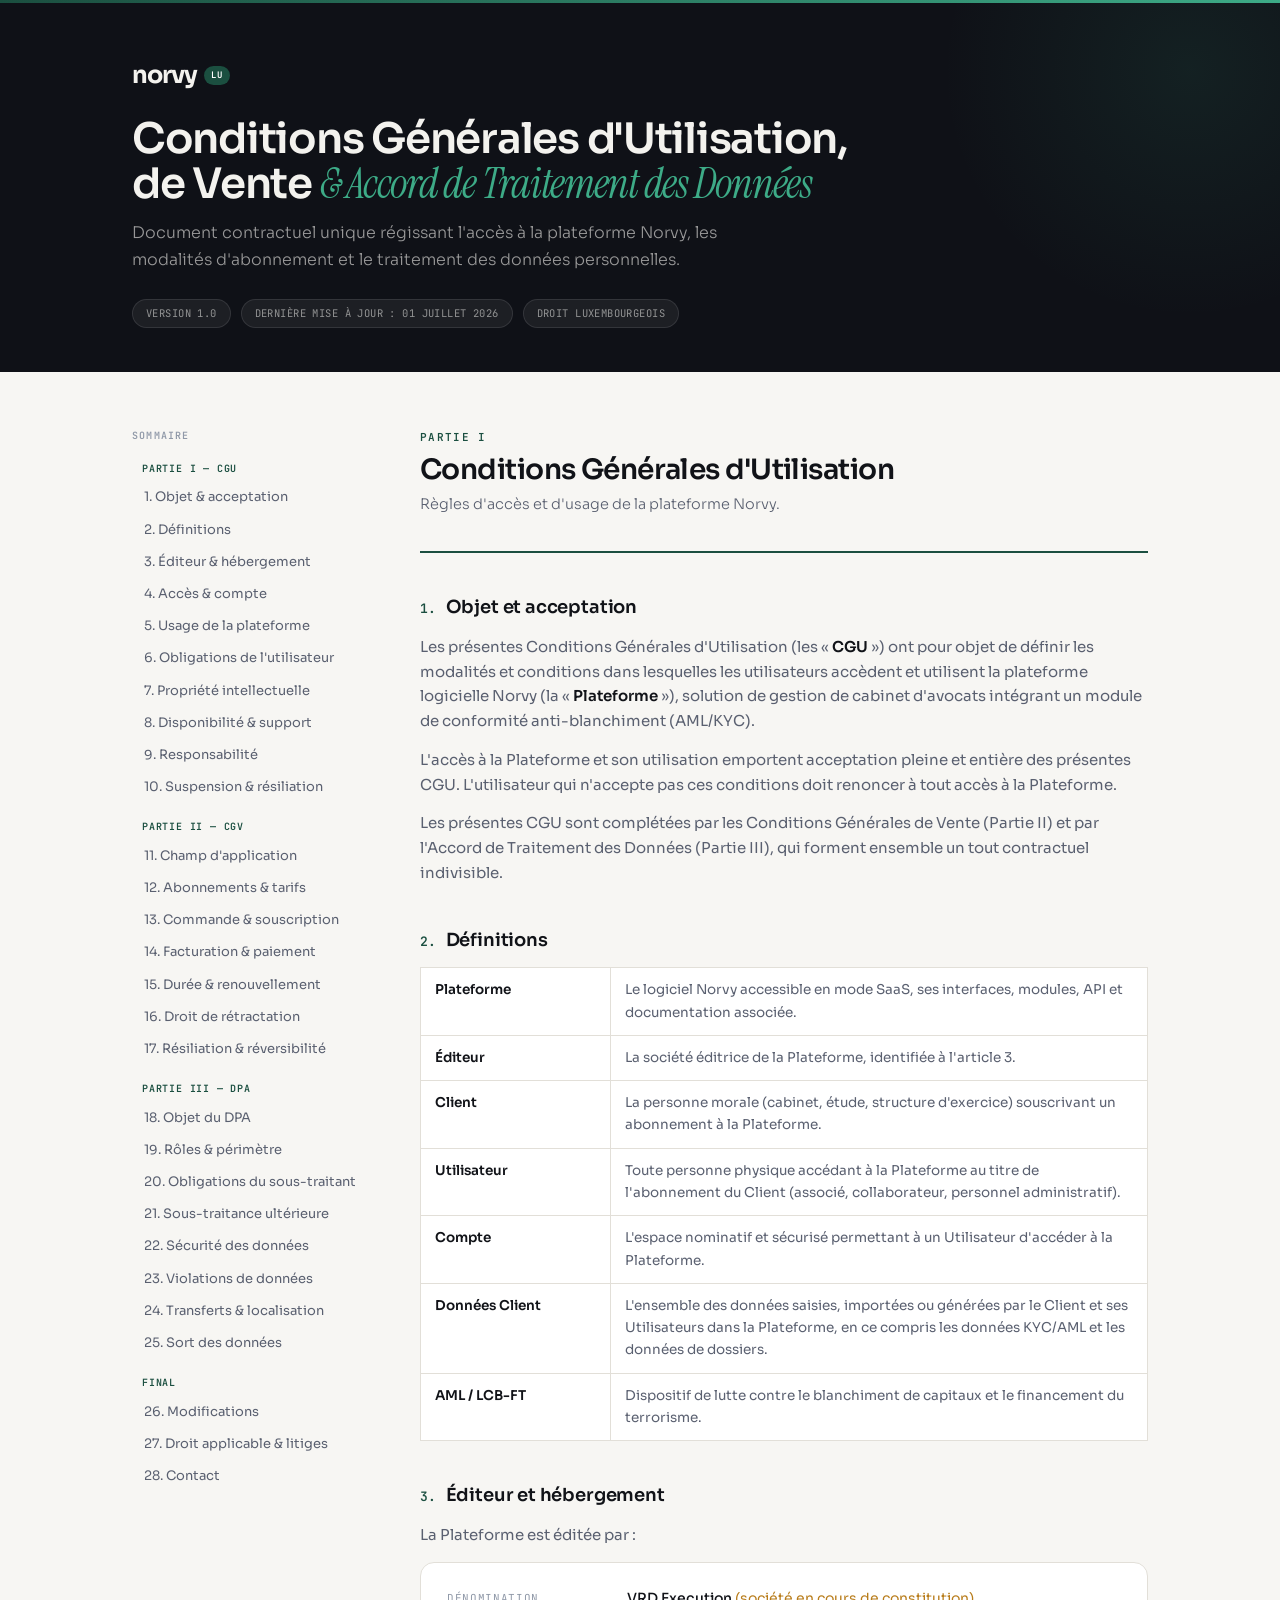
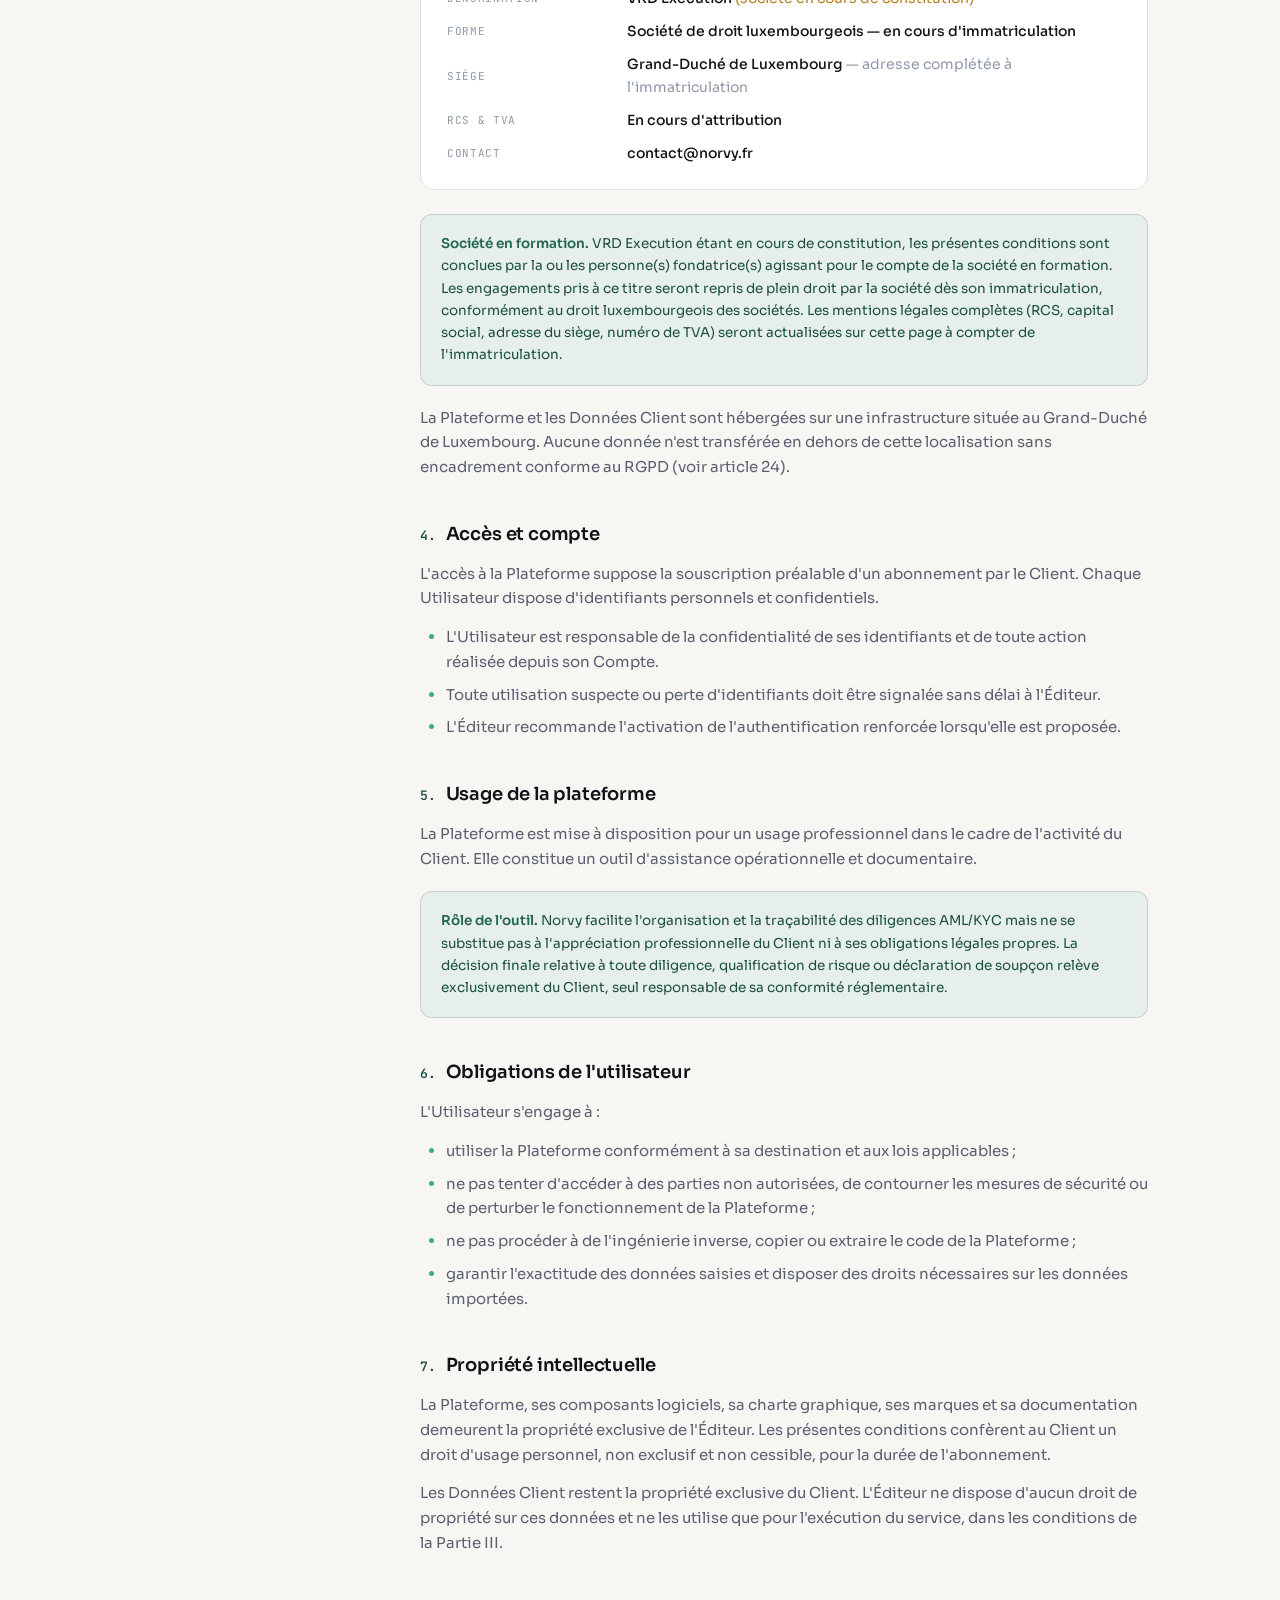
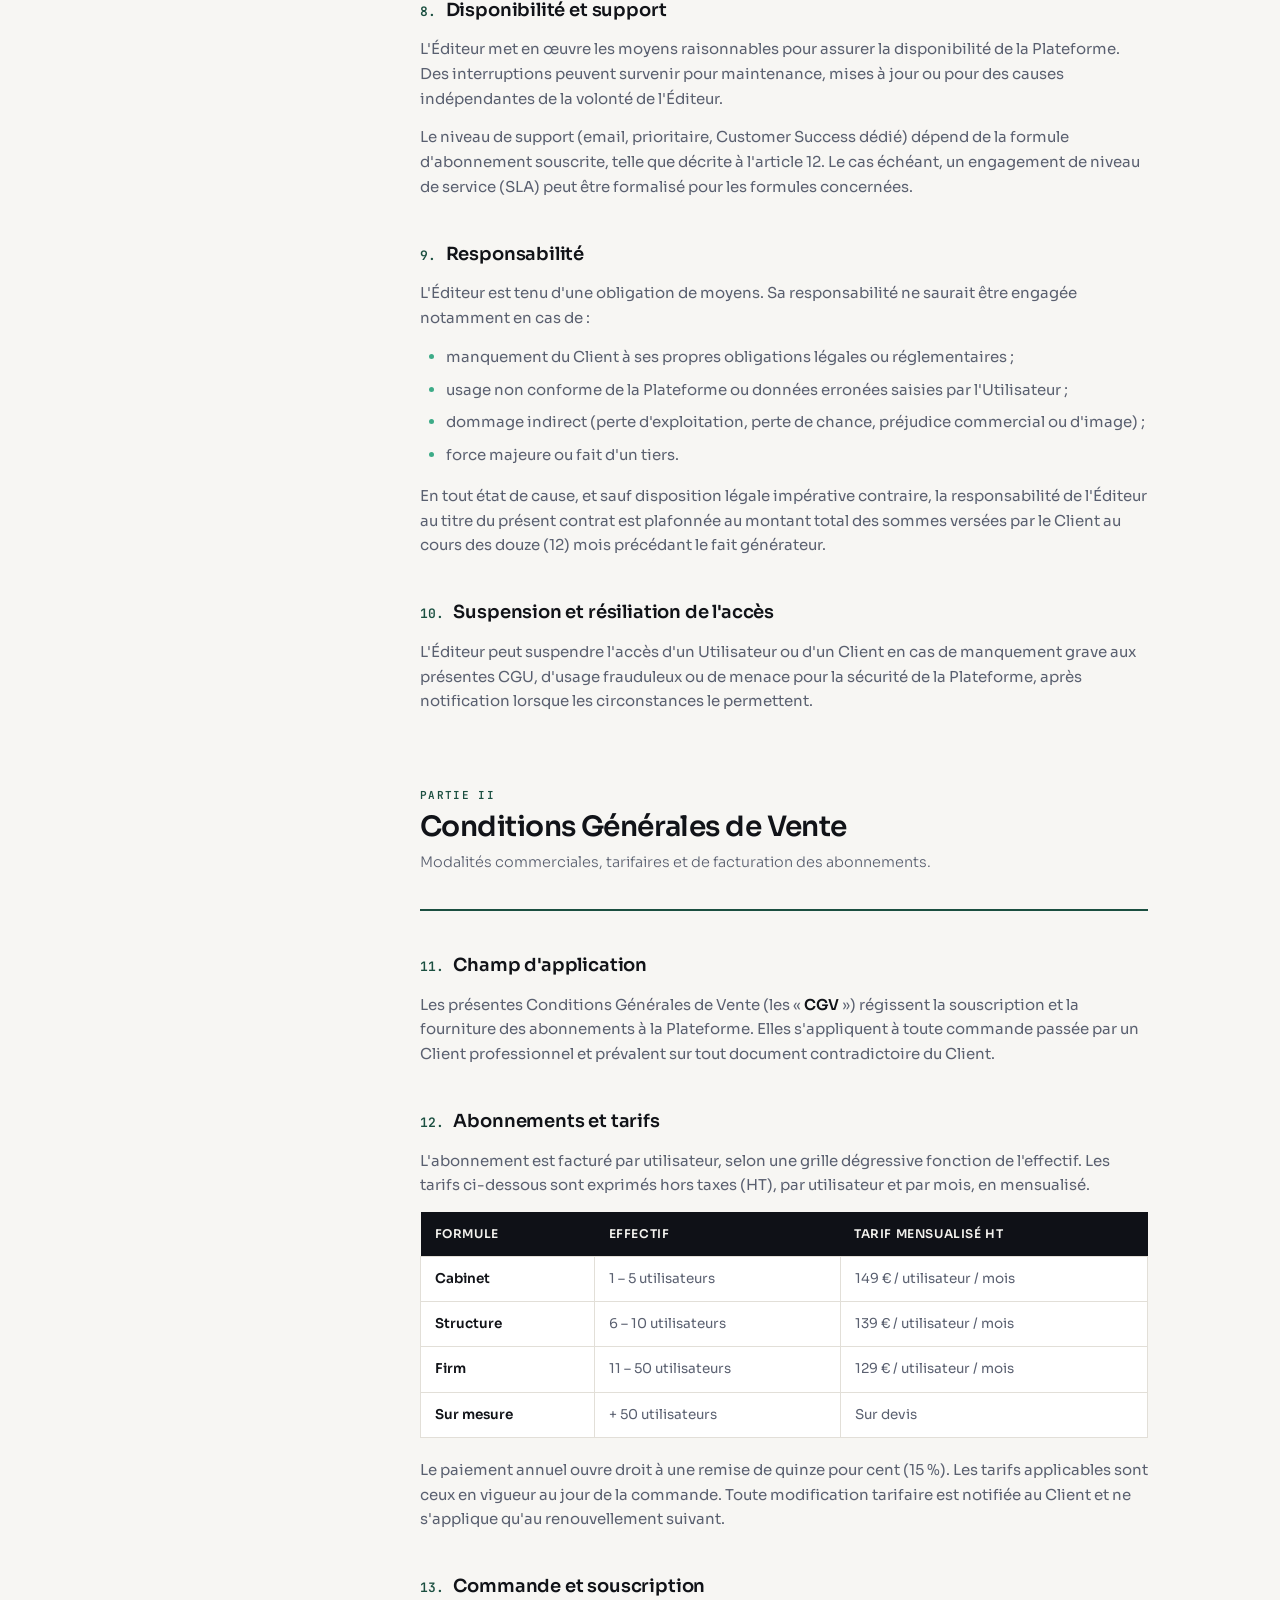
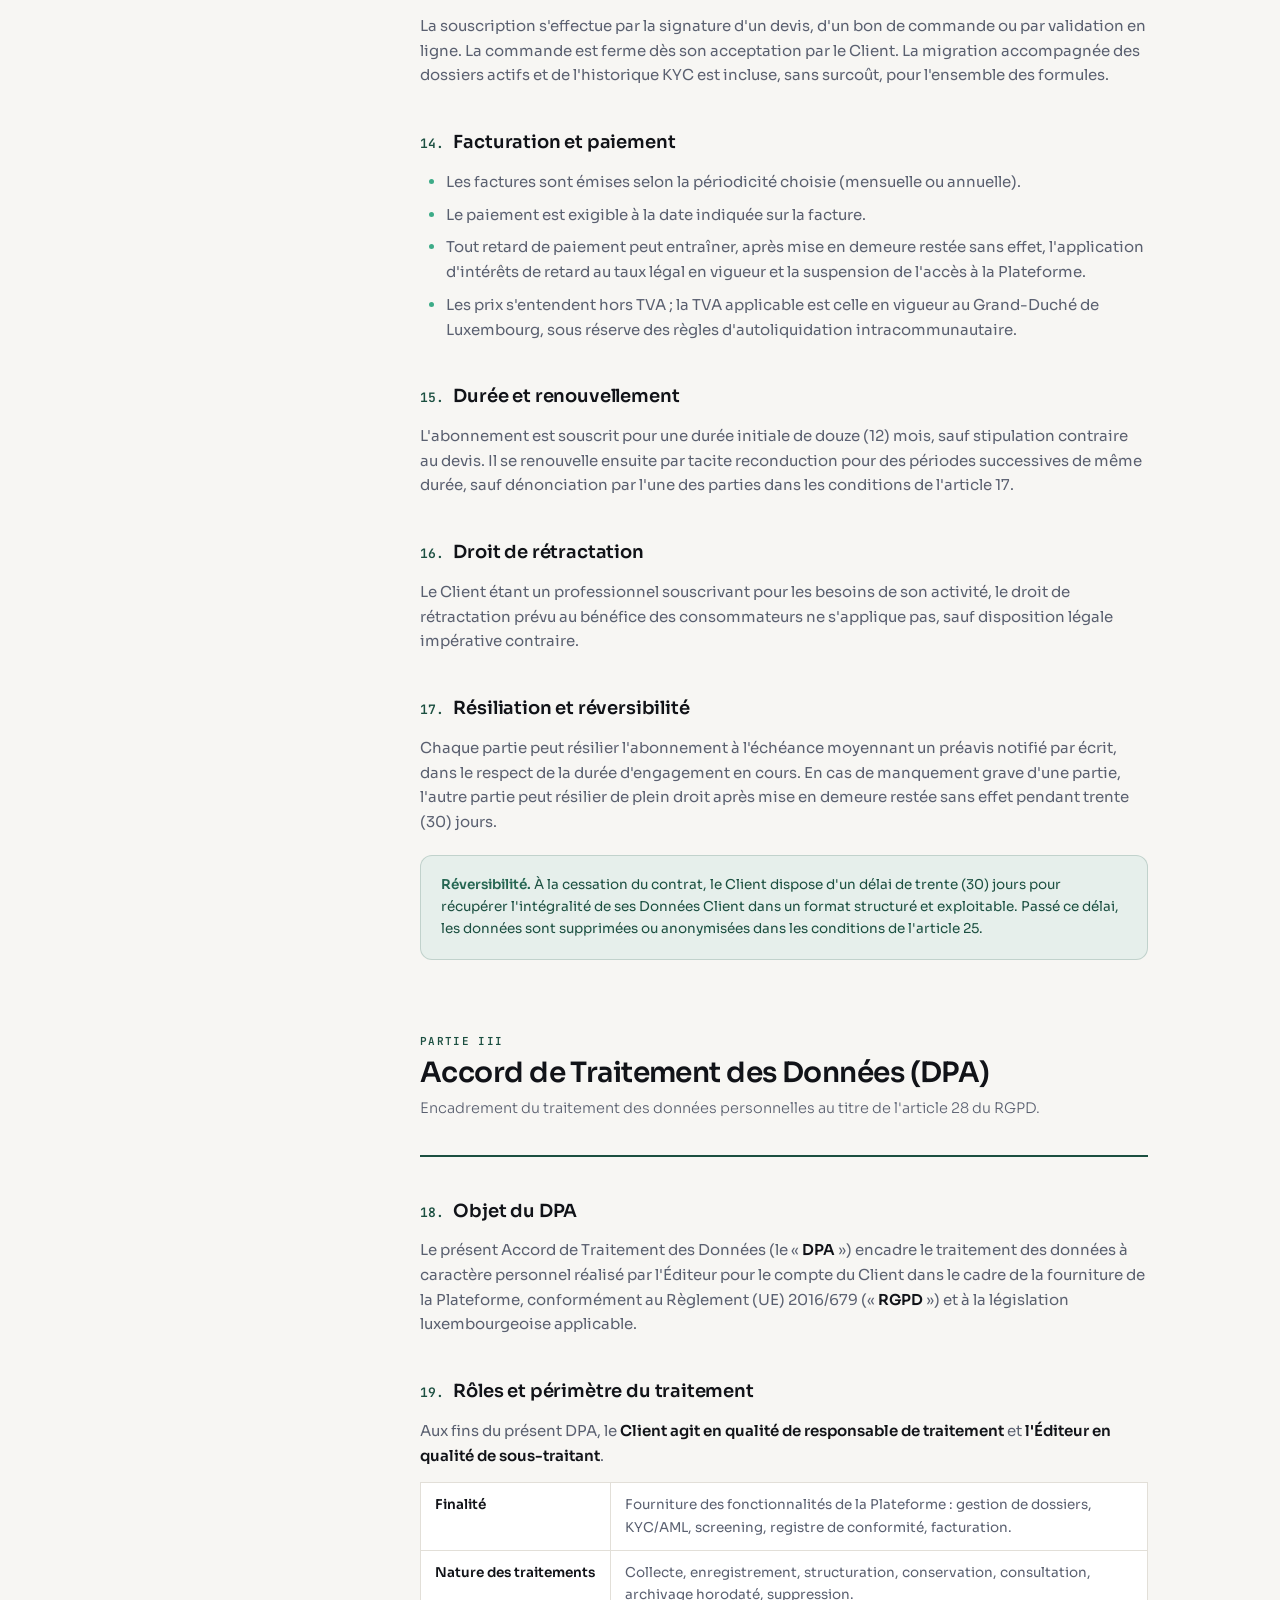
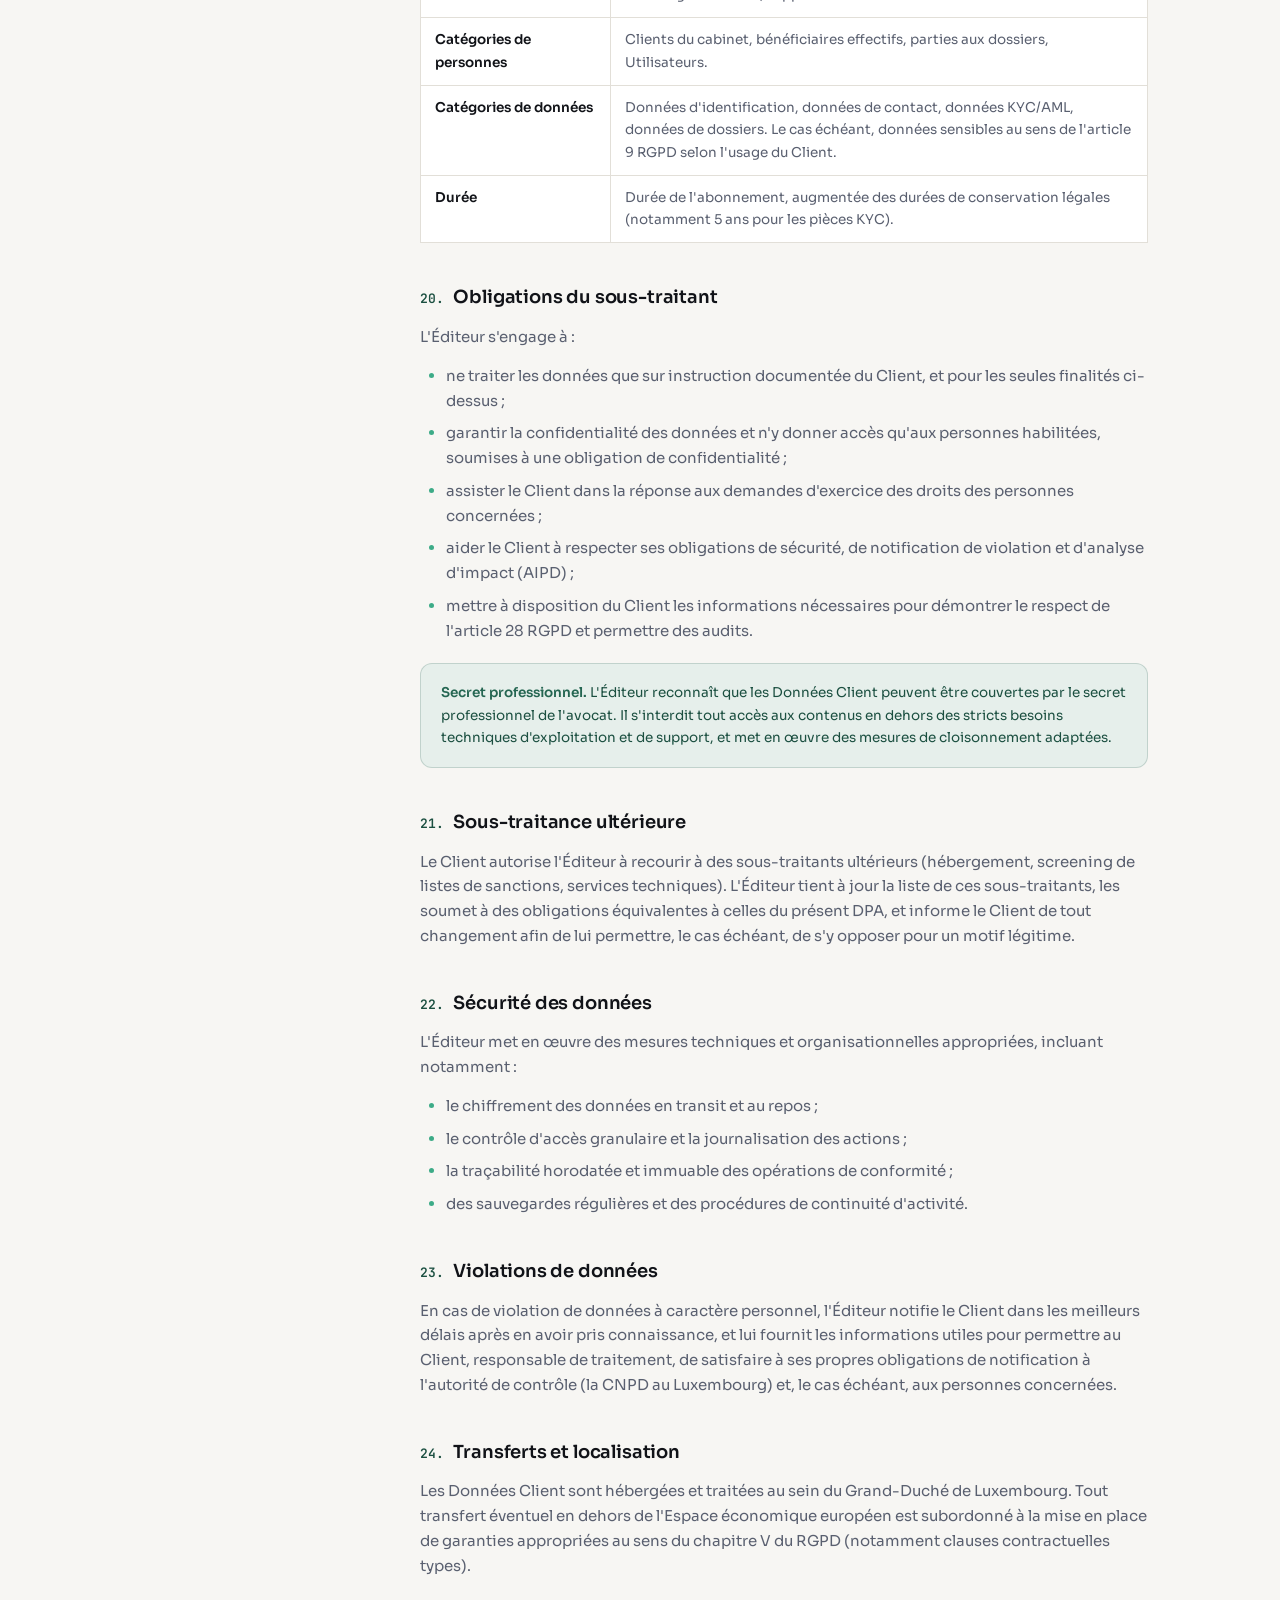
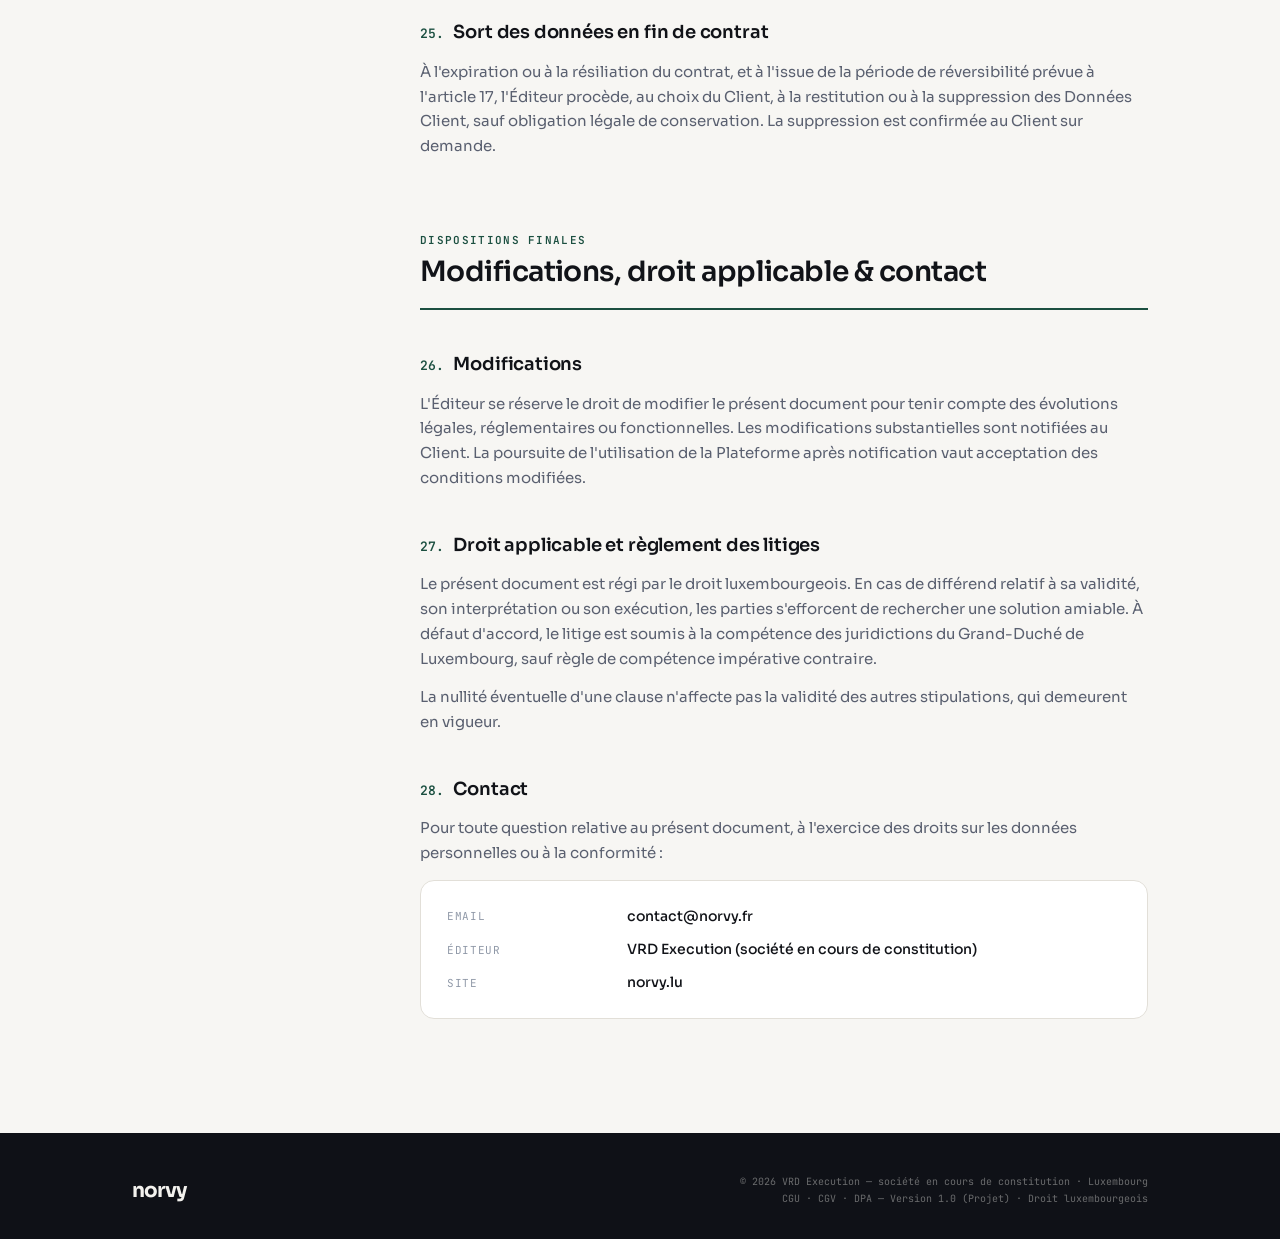
==== commit 8b048981: "Retrait du programme Jeune Avocat, éditeur VRD Execution, contact@norvy.fr - Bloc Jeune Avocat suppr" ====
--- a/cgu.html
+++ b/cgu.html
@@ -269,7 +269,7 @@
           <dt>Forme</dt><dd>Société de droit luxembourgeois — en cours d'immatriculation</dd>
           <dt>Siège</dt><dd>Grand-Duché de Luxembourg <span style="color:var(--text-faint);font-weight:400;">— adresse complétée à l'immatriculation</span></dd>
           <dt>RCS &amp; TVA</dt><dd>En cours d'attribution</dd>
-          <dt>Contact</dt><dd>contact@norvy.lu</dd>
+          <dt>Contact</dt><dd>contact@norvy.fr</dd>
         </dl>
       </div>
       <div class="callout">
@@ -438,7 +438,7 @@
       <p>Pour toute question relative au présent document, à l'exercice des droits sur les données personnelles ou à la conformité :</p>
       <div class="entity-card">
         <dl>
-          <dt>Email</dt><dd>contact@norvy.lu</dd>
+          <dt>Email</dt><dd>contact@norvy.fr</dd>
           <dt>Éditeur</dt><dd>VRD Execution (société en cours de constitution)</dd>
           <dt>Site</dt><dd>norvy.lu</dd>
         </dl>
